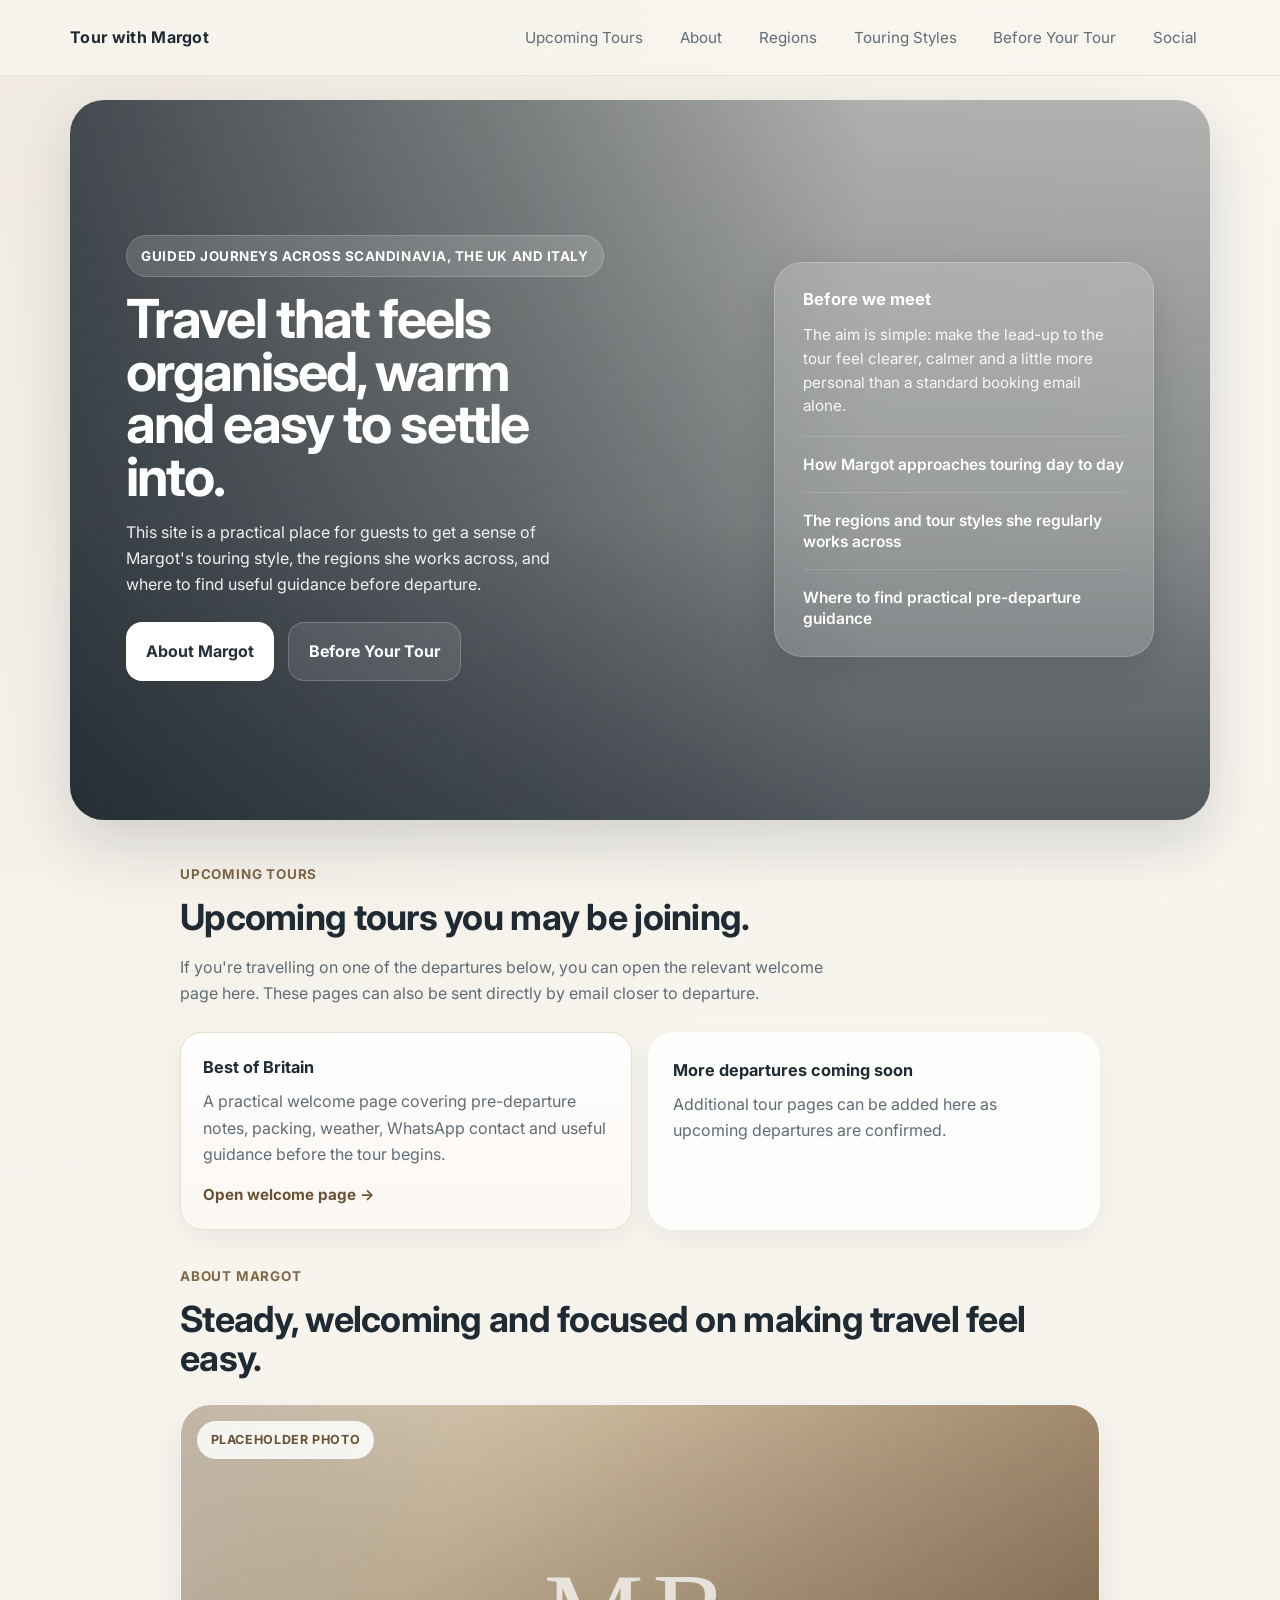
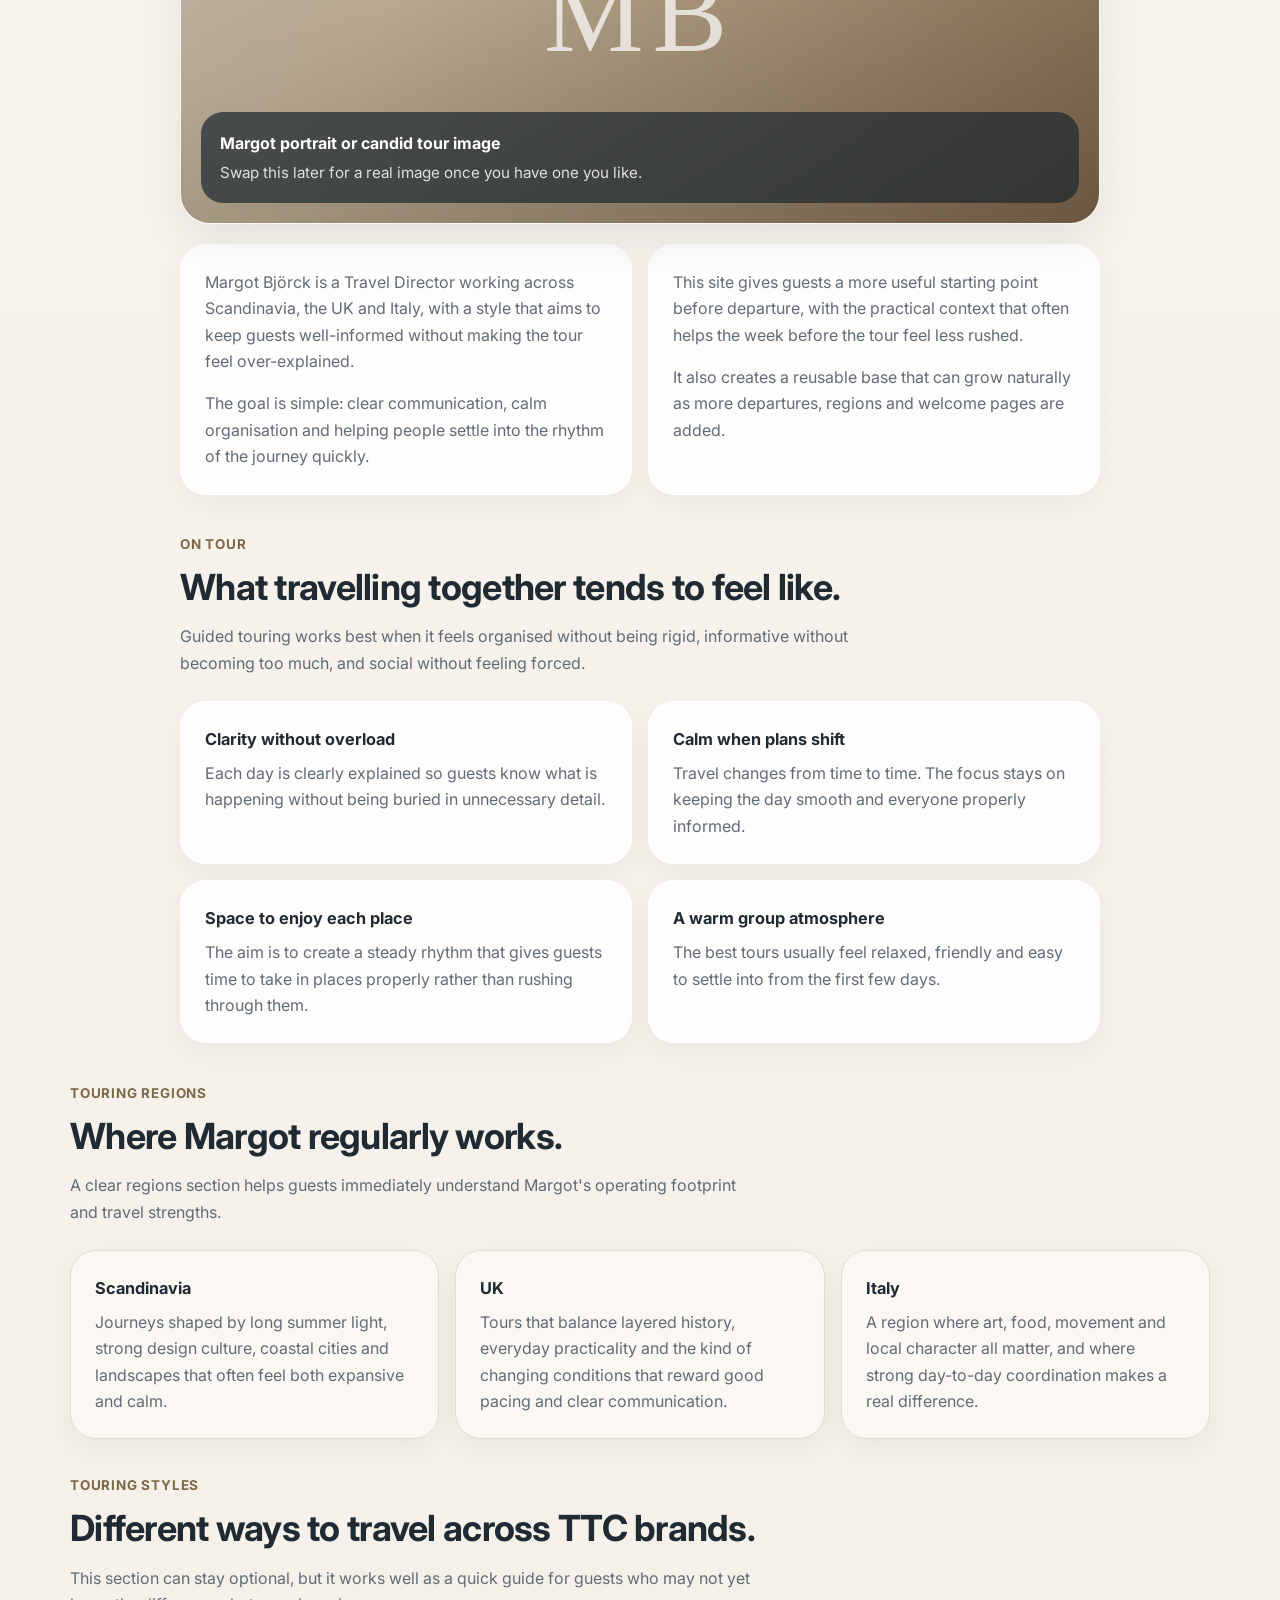
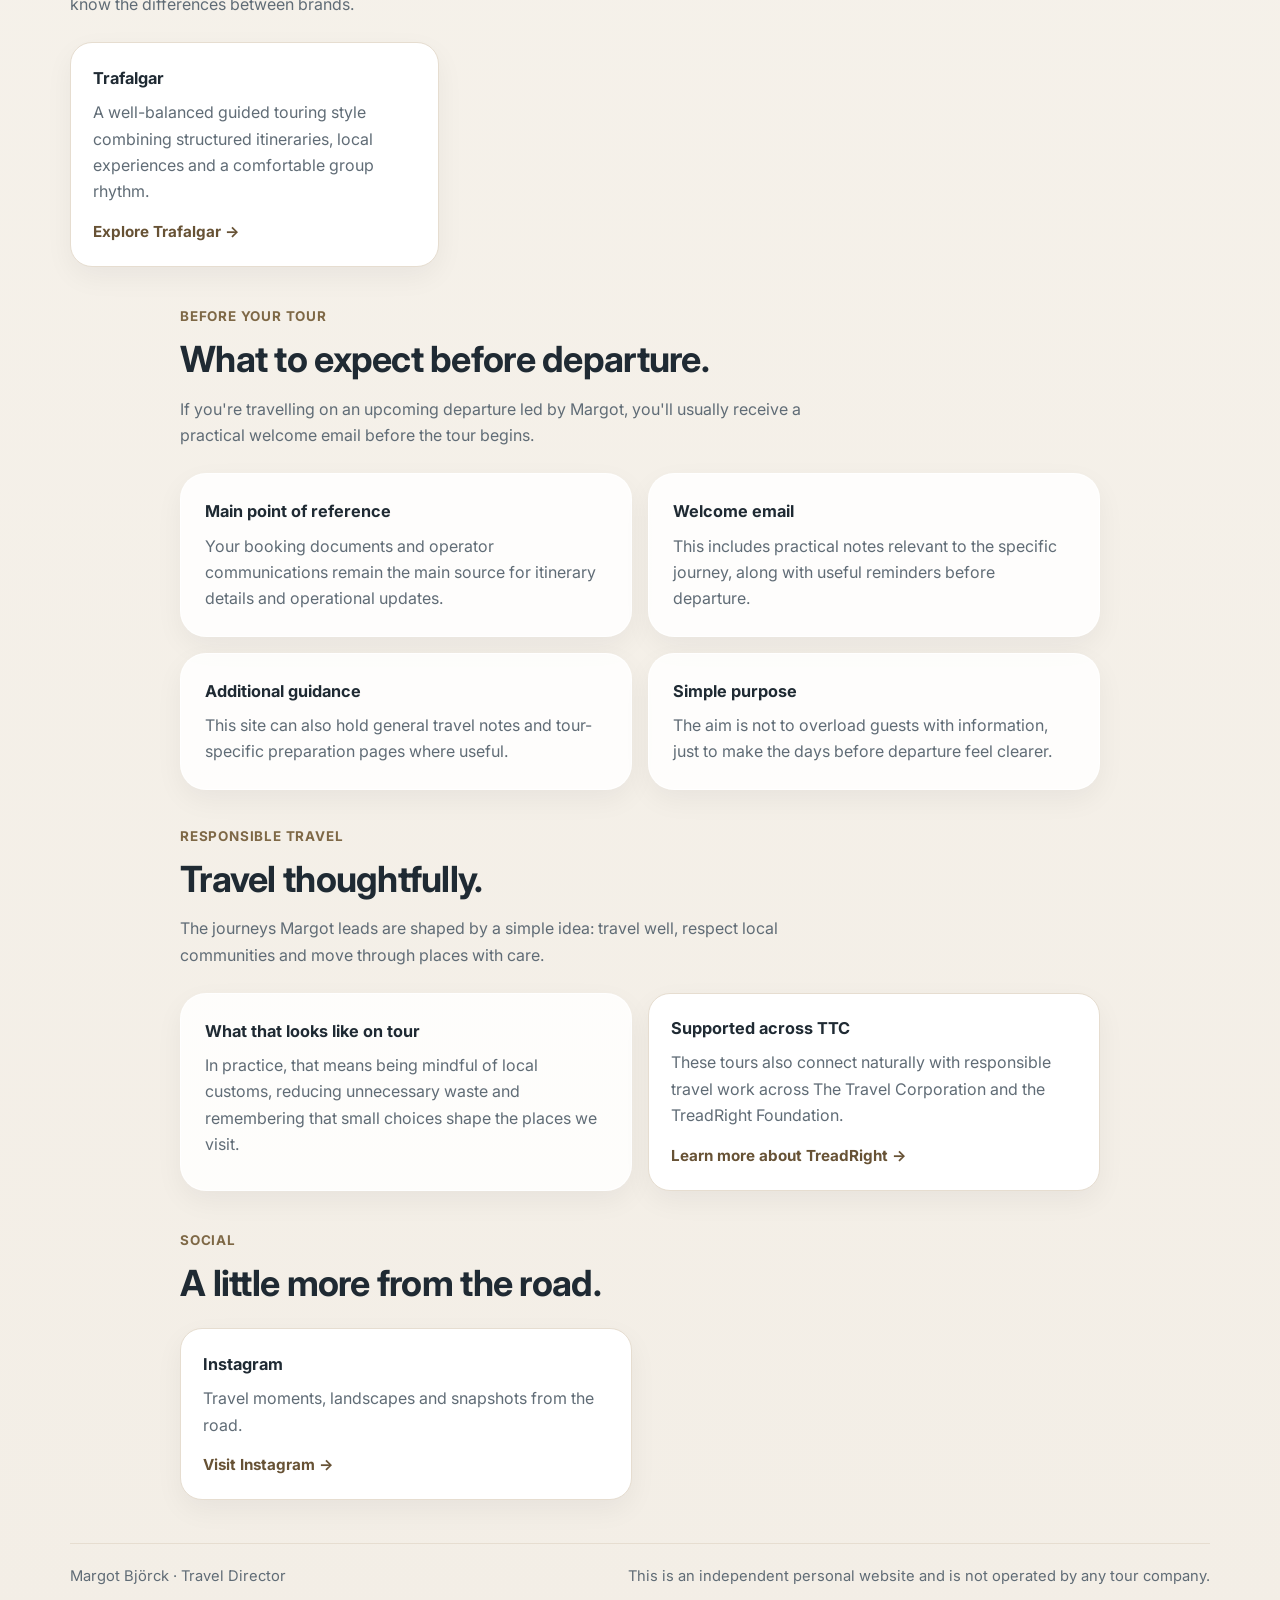
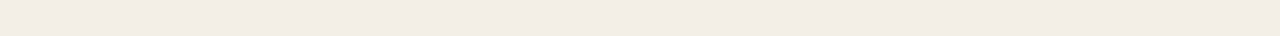
==== index.html @ acdd869d "Add homepage photo placeholder" ====
<!DOCTYPE html>
<html lang="en">
<head>
  <meta charset="UTF-8" />
  <meta name="viewport" content="width=device-width, initial-scale=1.0" />
  <title>Tour with Margot</title>
  <meta name="description" content="Margot Björck is a Travel Director leading guided journeys across Scandinavia, the UK and Italy." />
  <link rel="stylesheet" href="assets/style.css" />
  <link rel="preconnect" href="https://fonts.googleapis.com" />
  <link rel="preconnect" href="https://fonts.gstatic.com" crossorigin />
  <link href="https://fonts.googleapis.com/css2?family=Inter:wght@400;500;600;700;800&amp;display=swap" rel="stylesheet" />
  <link rel="icon" href="images/brand-mark.svg" sizes="32x32" type="image/svg+xml" />
  <link rel="icon" href="images/brand-mark.svg" sizes="192x192" type="image/svg+xml" />
  <link rel="apple-touch-icon" href="images/brand-mark.svg" />
</head>
<body>
  <header class="topbar">
    <div class="container topbar-inner">
      <div class="brand">Tour with Margot</div>
      <nav class="nav">
        <a href="#upcoming-tours">Upcoming Tours</a>
        <a href="#about">About</a>
        <a href="#regions">Regions</a>
        <a href="#styles">Touring Styles</a>
        <a href="#before-tour">Before Your Tour</a>
        <a href="#social">Social</a>
      </nav>
    </div>
  </header>

  <main>
    <section class="hero-wrap">
      <div class="container">
        <section class="hero hero-home" style="background: linear-gradient(90deg, rgba(16, 26, 34, 0.72) 0%, rgba(16, 26, 34, 0.42) 40%, rgba(16, 26, 34, 0.15) 70%), linear-gradient(180deg, rgba(16, 26, 34, 0.18), rgba(16, 26, 34, 0.55)), url(&#x27;https://images.unsplash.com/photo-1508261305436-cd9b2aba91a6?auto=format&amp;fit=crop&amp;w=1600&amp;q=80&#x27;) center 58% / cover no-repeat;">
          <div class="hero-inner">
            <div class="hero-copy">
              <div class="eyebrow">Guided journeys across Scandinavia, the UK and Italy</div>
              <h1>Travel that feels organised, warm and easy to settle into.</h1>
              <p class="hero-sub">This site is a practical place for guests to get a sense of Margot&#x27;s touring style, the regions she works across, and where to find useful guidance before departure.</p>

              <div class="cta-row">
                <a class="btn btn-primary" href="#about">About Margot</a><a class="btn btn-secondary" href="#before-tour">Before Your Tour</a>
              </div>
            </div>

            <aside class="hero-card">
              <h3>Before we meet</h3>
              <p>The aim is simple: make the lead-up to the tour feel clearer, calmer and a little more personal than a standard booking email alone.</p>
              <ul class="hero-list">
                <li>How Margot approaches touring day to day</li>
                <li>The regions and tour styles she regularly works across</li>
                <li>Where to find practical pre-departure guidance</li>
              </ul>
            </aside>
          </div>
        </section>
      </div>
    </section>

    <section class="section section-soft" id="upcoming-tours">
      <div class="container narrow">
        <div class="section-intro">
          <div class="kicker">Upcoming Tours</div>
          <h2>Upcoming tours you may be joining.</h2>
          <p>If you&#x27;re travelling on one of the departures below, you can open the relevant welcome page here. These pages can also be sent directly by email closer to departure.</p>
        </div>

        <div class="info-grid">
          <a class="info-card" href="welcome/best-of-britain.html"><h3>Best of Britain</h3><p>A practical welcome page covering pre-departure notes, packing, weather, WhatsApp contact and useful guidance before the tour begins.</p><span class="subtle-link">Open welcome page -&gt;</span></a>
          <div class="info-card"><h3>More departures coming soon</h3><p>Additional tour pages can be added here as upcoming departures are confirmed.</p></div>
        </div>
      </div>
    </section>

    <section class="section" id="about">
      <div class="container narrow">
        <div class="section-intro">
          <div class="kicker">About Margot</div>
          <h2>Steady, welcoming and focused on making travel feel easy.</h2>
        </div>

        <div class="guide-snapshot">
          <div class="guide-photo-placeholder">
            <div class="guide-photo-badge">Placeholder photo</div>
            <div class="guide-photo-meta">
              <strong>Margot portrait or candid tour image</strong>
              <span>Swap this later for a real image once you have one you like.</span>
            </div>
          </div>
        </div>

        <div class="about-grid">
          <div class="about-card"><p>Margot Björck is a Travel Director working across Scandinavia, the UK and Italy, with a style that aims to keep guests well-informed without making the tour feel over-explained.</p><p>The goal is simple: clear communication, calm organisation and helping people settle into the rhythm of the journey quickly.</p></div>
          <div class="about-card"><p>This site gives guests a more useful starting point before departure, with the practical context that often helps the week before the tour feel less rushed.</p><p>It also creates a reusable base that can grow naturally as more departures, regions and welcome pages are added.</p></div>
        </div>
      </div>
    </section>

    <section class="section section-soft" id="touring-feel">
      <div class="container narrow">
        <div class="section-intro">
          <div class="kicker">On Tour</div>
          <h2>What travelling together tends to feel like.</h2>
          <p>Guided touring works best when it feels organised without being rigid, informative without becoming too much, and social without feeling forced.</p>
        </div>

        <div class="info-grid">
          <div class="info-card"><h3>Clarity without overload</h3><p>Each day is clearly explained so guests know what is happening without being buried in unnecessary detail.</p></div>
          <div class="info-card"><h3>Calm when plans shift</h3><p>Travel changes from time to time. The focus stays on keeping the day smooth and everyone properly informed.</p></div>
          <div class="info-card"><h3>Space to enjoy each place</h3><p>The aim is to create a steady rhythm that gives guests time to take in places properly rather than rushing through them.</p></div>
          <div class="info-card"><h3>A warm group atmosphere</h3><p>The best tours usually feel relaxed, friendly and easy to settle into from the first few days.</p></div>
        </div>
      </div>
    </section>

    <section class="section section-soft" id="regions">
      <div class="container">
        <div class="section-intro">
          <div class="kicker">Touring Regions</div>
          <h2>Where Margot regularly works.</h2>
          <p>A clear regions section helps guests immediately understand Margot&#x27;s operating footprint and travel strengths.</p>
        </div>

        <div class="regions-grid">
          <div class="region-card"><h3>Scandinavia</h3><p>Journeys shaped by long summer light, strong design culture, coastal cities and landscapes that often feel both expansive and calm.</p></div>
          <div class="region-card"><h3>UK</h3><p>Tours that balance layered history, everyday practicality and the kind of changing conditions that reward good pacing and clear communication.</p></div>
          <div class="region-card"><h3>Italy</h3><p>A region where art, food, movement and local character all matter, and where strong day-to-day coordination makes a real difference.</p></div>
        </div>
      </div>
    </section>

    <section class="section" id="styles">
      <div class="container">
        <div class="section-intro">
          <div class="kicker">Touring Styles</div>
          <h2>Different ways to travel across TTC brands.</h2>
          <p>This section can stay optional, but it works well as a quick guide for guests who may not yet know the differences between brands.</p>
        </div>

        <div class="operators-grid">
          <a class="operator-card" href="https://www.trafalgar.com/" target="_blank" rel="noopener noreferrer"><h3>Trafalgar</h3><p>A well-balanced guided touring style combining structured itineraries, local experiences and a comfortable group rhythm.</p><span class="subtle-link">Explore Trafalgar -&gt;</span></a>
        </div>
      </div>
    </section>

    <section class="section section-soft" id="before-tour">
      <div class="container narrow">
        <div class="section-intro">
          <div class="kicker">Before Your Tour</div>
          <h2>What to expect before departure.</h2>
          <p>If you&#x27;re travelling on an upcoming departure led by Margot, you&#x27;ll usually receive a practical welcome email before the tour begins.</p>
        </div>

        <div class="info-grid">
          <div class="info-card"><h3>Main point of reference</h3><p>Your booking documents and operator communications remain the main source for itinerary details and operational updates.</p></div>
          <div class="info-card"><h3>Welcome email</h3><p>This includes practical notes relevant to the specific journey, along with useful reminders before departure.</p></div>
          <div class="info-card"><h3>Additional guidance</h3><p>This site can also hold general travel notes and tour-specific preparation pages where useful.</p></div>
          <div class="info-card"><h3>Simple purpose</h3><p>The aim is not to overload guests with information, just to make the days before departure feel clearer.</p></div>
        </div>
      </div>
    </section>

    <section class="section" id="responsible-travel">
      <div class="container narrow">
        <div class="section-intro">
          <div class="kicker">Responsible Travel</div>
          <h2>Travel thoughtfully.</h2>
          <p>The journeys Margot leads are shaped by a simple idea: travel well, respect local communities and move through places with care.</p>
        </div>

        <div class="info-grid">
          <div class="info-card"><h3>What that looks like on tour</h3><p>In practice, that means being mindful of local customs, reducing unnecessary waste and remembering that small choices shape the places we visit.</p></div>
          <a class="info-card treadright-link" href="https://www.treadright.org/" target="_blank" rel="noopener noreferrer"><h3>Supported across TTC</h3><p>These tours also connect naturally with responsible travel work across The Travel Corporation and the TreadRight Foundation.</p><span class="subtle-link">Learn more about TreadRight -&gt;</span></a>
        </div>
      </div>
    </section>

    <section class="section section-soft" id="social">
      <div class="container narrow">
        <div class="section-intro">
          <div class="kicker">Social</div>
          <h2>A little more from the road.</h2>
        </div>

        <div class="social-grid">
          <a class="social-card" href="https://instagram.com/margot_traveldirector_ttc" target="_blank" rel="noopener noreferrer"><h3>Instagram</h3><p>Travel moments, landscapes and snapshots from the road.</p><span class="subtle-link">Visit Instagram -&gt;</span></a>
        </div>
      </div>
    </section>
  </main>

  <footer class="footer">
    <div class="container footer-inner">
      <div>Margot Björck · Travel Director</div>
      <div>This is an independent personal website and is not operated by any tour company.</div>
    </div>
  </footer>
</body>
</html>
---- assets/style.css ----
:root {
  --bg: #f6f2eb;
  --paper: #ffffff;
  --paper-soft: #fbf8f3;
  --text: #1f2a33;
  --muted: #606c76;
  --line: #e6ddd0;
  --accent: #7e6846;
  --accent-dark: #675235;
  --deep: #24313a;
  --shadow: 0 16px 40px rgba(20, 28, 35, 0.08);
  --shadow-soft: 0 10px 28px rgba(20, 28, 35, 0.05);
  --radius: 22px;
  --max: 1140px;
}

* {
  box-sizing: border-box;
}

html {
  scroll-behavior: smooth;
}

body {
  margin: 0;
  font-family: "Inter", system-ui, -apple-system, BlinkMacSystemFont, "Segoe UI", sans-serif;
  color: var(--text);
  background:
    radial-gradient(circle at top left, rgba(126, 104, 70, 0.08), transparent 24%),
    linear-gradient(180deg, #f8f5ef 0%, #f6f2eb 52%, #f3eee6 100%);
  line-height: 1.65;
}

img {
  max-width: 100%;
  display: block;
}

a {
  color: inherit;
  text-decoration: none;
}

.container {
  width: min(var(--max), calc(100% - 3rem));
  margin: 0 auto;
}

.narrow {
  width: min(920px, calc(100% - 2rem));
}

.topbar {
  position: sticky;
  top: 0;
  z-index: 50;
  backdrop-filter: blur(12px);
  background: rgba(248, 245, 239, 0.84);
  border-bottom: 1px solid rgba(230, 221, 208, 0.8);
}

.topbar-inner {
  display: flex;
  justify-content: space-between;
  align-items: center;
  gap: 1rem;
  padding: 1rem 0;
}

.brand {
  font-weight: 700;
  letter-spacing: 0.02em;
  font-size: 1rem;
}

.nav {
  display: flex;
  flex-wrap: wrap;
  gap: 0.7rem;
  color: var(--muted);
  font-size: 0.95rem;
}

.nav a {
  padding: 0.55rem 0.8rem;
  border-radius: 999px;
  transition: background 0.2s ease;
}

.nav a:hover {
  background: rgba(255, 255, 255, 0.9);
}

.hero-wrap {
  padding: 1.5rem 0 1rem;
}

.hero {
  position: relative;
  overflow: hidden;
  border-radius: 34px;
  min-height: 720px;
  box-shadow: 0 24px 60px rgba(16, 26, 34, 0.15);
}

.hero::after {
  content: "";
  position: absolute;
  inset: auto 0 0 0;
  height: 42%;
  background: linear-gradient(180deg, rgba(16, 26, 34, 0), rgba(16, 26, 34, 0.26));
}

.hero-inner {
  position: relative;
  z-index: 1;
  min-height: 720px;
  display: grid;
  grid-template-columns: minmax(0, 1fr) 360px;
  align-items: center;
  gap: 3rem;
  padding: 4rem 3.5rem;
}

.hero-copy {
  max-width: 640px;
  align-self: center;
  padding-bottom: 0.2rem;
}

.eyebrow {
  display: inline-flex;
  align-items: center;
  gap: 0.5rem;
  padding: 0.55rem 0.9rem;
  border-radius: 999px;
  background: rgba(255, 255, 255, 0.14);
  border: 1px solid rgba(255, 255, 255, 0.18);
  color: #fff;
  font-size: 0.84rem;
  font-weight: 700;
  letter-spacing: 0.04em;
  text-transform: uppercase;
  margin-bottom: 1rem;
}

h1 {
  margin: 0;
  color: #fff;
  font-size: clamp(2.2rem, 4.2vw, 4rem);
  line-height: 0.98;
  letter-spacing: -0.035em;
  max-width: 12ch;
}

.hero-sub {
  color: rgba(255, 255, 255, 0.92);
  font-size: 1rem;
  line-height: 1.62;
  max-width: 46ch;
  margin: 1rem 0 1.55rem;
}

.cta-row {
  display: flex;
  gap: 0.9rem;
  flex-wrap: wrap;
}

.btn {
  display: inline-flex;
  align-items: center;
  justify-content: center;
  padding: 0.95rem 1.25rem;
  border-radius: 16px;
  font-weight: 700;
  transition: transform 0.18s ease, box-shadow 0.18s ease, background 0.18s ease;
}

.btn:hover {
  transform: translateY(-1px);
  box-shadow: 0 10px 22px rgba(0, 0, 0, 0.12);
}

.btn-primary {
  background: #fff;
  color: var(--deep);
}

.btn-secondary {
  background: rgba(255, 255, 255, 0.1);
  border: 1px solid rgba(255, 255, 255, 0.2);
  color: #fff;
}

.hero-card {
  justify-self: end;
  align-self: center;
  width: 380px;
  background: rgba(255, 255, 255, 0.16);
  border: 1px solid rgba(255, 255, 255, 0.2);
  border-radius: 28px;
  backdrop-filter: blur(12px);
  color: #fff;
  padding: 1.7rem 1.75rem;
  box-shadow: 0 14px 40px rgba(0, 0, 0, 0.14);
}

.hero-card h3 {
  margin: 0 0 0.8rem;
  font-size: 1.04rem;
  line-height: 1.2;
}

.hero-card p {
  margin: 0 0 1.15rem;
  color: rgba(255, 255, 255, 0.92);
  font-size: 0.95rem;
  line-height: 1.56;
}

.hero-list {
  list-style: none;
  margin: 0;
  padding: 0;
}

.hero-list li {
  list-style: none;
  padding: 1.05rem 0;
  border-top: 1px solid rgba(255, 255, 255, 0.14);
  font-weight: 600;
  font-size: 0.97rem;
  line-height: 1.36;
}

.hero-list li:last-child {
  padding-bottom: 0;
}

.section {
  padding: 1.35rem 0 0.65rem;
}

.section-soft {
  padding-top: 1.55rem;
}

.section-intro {
  margin-bottom: 1.55rem;
}

.section h2 {
  margin: 0 0 0.6rem;
  font-size: clamp(1.6rem, 3vw, 2.25rem);
  line-height: 1.1;
  letter-spacing: -0.02em;
}

.section-intro p {
  color: var(--muted);
  max-width: 68ch;
}

.kicker {
  display: inline-block;
  color: var(--accent);
  font-size: 0.84rem;
  font-weight: 700;
  letter-spacing: 0.06em;
  text-transform: uppercase;
  margin-bottom: 0.8rem;
}

.about-grid,
.info-grid,
.social-grid,
.regions-grid,
.operators-grid {
  display: grid;
  gap: 1rem;
}

.guide-snapshot {
  margin-bottom: 1.25rem;
}

.guide-photo-placeholder {
  position: relative;
  min-height: 420px;
  border-radius: 30px;
  overflow: hidden;
  border: 1px solid rgba(255, 255, 255, 0.92);
  box-shadow: var(--shadow);
  background:
    linear-gradient(180deg, rgba(16, 26, 34, 0.08), rgba(16, 26, 34, 0.26)),
    radial-gradient(circle at top left, rgba(126, 104, 70, 0.22), transparent 28%),
    linear-gradient(135deg, #e8ded0 0%, #d8c3a2 32%, #8a6b4b 100%);
}

.guide-photo-placeholder::before {
  content: "MB";
  position: absolute;
  inset: 0;
  display: grid;
  place-items: center;
  font-family: Georgia, serif;
  font-size: clamp(4rem, 12vw, 7rem);
  letter-spacing: 0.08em;
  color: rgba(255, 255, 255, 0.72);
}

.guide-photo-badge {
  position: absolute;
  top: 1rem;
  left: 1rem;
  z-index: 1;
  padding: 0.55rem 0.85rem;
  border-radius: 999px;
  background: rgba(255, 255, 255, 0.86);
  color: var(--accent-dark);
  font-size: 0.78rem;
  font-weight: 700;
  letter-spacing: 0.05em;
  text-transform: uppercase;
}

.guide-photo-meta {
  position: absolute;
  left: 1.25rem;
  right: 1.25rem;
  bottom: 1.25rem;
  z-index: 1;
  padding: 1.1rem 1.2rem;
  border-radius: 22px;
  background: rgba(31, 42, 51, 0.72);
  backdrop-filter: blur(10px);
  color: #fff;
}

.guide-photo-meta strong,
.guide-photo-meta span {
  display: block;
}

.guide-photo-meta strong {
  margin-bottom: 0.25rem;
  font-size: 1rem;
}

.guide-photo-meta span {
  color: rgba(255, 255, 255, 0.84);
  font-size: 0.95rem;
}


.about-grid,
.info-grid,
.social-grid {
  grid-template-columns: 1fr 1fr;
}

.about-card,
.info-card,
.social-card,
.region-card {
  background: rgba(255, 255, 255, 0.84);
  border: 1px solid rgba(255, 255, 255, 0.92);
  border-radius: 26px;
  box-shadow: var(--shadow-soft);
  padding: 1.5rem;
}

.about-card p + p,
.info-card p + p {
  margin-top: 1rem;
}

.about-card p,
.info-card p,
.region-card p,
.social-card p,
.operator-card p {
  margin: 0;
  color: var(--muted);
}

.about-card h3,
.info-card h3,
.region-card h3,
.social-card h3,
.operator-card h3 {
  margin: 0 0 0.45rem;
  font-size: 1.02rem;
}

.regions-grid {
  grid-template-columns: repeat(3, 1fr);
}

.region-card {
  background: var(--paper-soft);
  border: 1px solid var(--line);
}

.operators-grid {
  grid-template-columns: repeat(3, 1fr);
}

.operator-card,
.social-card,
.info-card[href],
.info-card.treadright-link {
  display: block;
  background: var(--paper);
  border: 1px solid var(--line);
  border-radius: var(--radius);
  padding: 1.35rem;
  box-shadow: var(--shadow-soft);
  transition: transform 0.22s ease, box-shadow 0.22s ease, border-color 0.22s ease, background 0.22s ease;
}

.operator-card:hover,
.social-card:hover,
.info-card[href]:hover,
.info-card.treadright-link:hover {
  transform: translateY(-4px);
  box-shadow: 0 18px 40px rgba(20, 28, 35, 0.08);
  border-color: #d7cec1;
}

.subtle-link {
  display: inline-block;
  margin-top: 0.9rem;
  color: var(--accent-dark);
  font-weight: 700;
  font-size: 0.95rem;
}

#upcoming-tours .info-grid {
  align-items: stretch;
}

#upcoming-tours .info-card {
  min-height: 100%;
}

#upcoming-tours .info-card[href] {
  position: relative;
  background: linear-gradient(180deg, rgba(255, 255, 255, 0.92), rgba(251, 248, 243, 0.96));
}

#upcoming-tours .info-card[href]:hover {
  background: linear-gradient(180deg, rgba(255, 255, 255, 0.98), rgba(248, 244, 237, 0.98));
}

#upcoming-tours .info-card:not([href]) {
  background: rgba(255, 255, 255, 0.78);
  border-style: dashed;
}

.footer {
  padding: 2rem 0 3rem;
  color: var(--muted);
  font-size: 0.92rem;
}

.footer-inner {
  border-top: 1px solid var(--line);
  padding-top: 1.25rem;
  display: flex;
  justify-content: space-between;
  gap: 1rem;
  flex-wrap: wrap;
}

@media (max-width: 980px) {
  .hero-inner,
  .about-grid,
  .regions-grid,
  .operators-grid,
  .info-grid,
  .social-grid {
    grid-template-columns: 1fr;
  }

  .hero-inner {
    min-height: auto;
    padding: 2rem;
    gap: 1.5rem;
  }

  .hero {
    min-height: auto;
  }

  .hero-card {
    justify-self: start;
    align-self: start;
    width: 100%;
    max-width: 420px;
  }
}

@media (max-width: 720px) {
  .topbar-inner {
    flex-direction: column;
    align-items: flex-start;
  }

  .hero-wrap {
    padding-top: 1rem;
  }

  h1 {
    max-width: 7.8ch;
  }

  .hero-card {
    width: 100%;
  }

  .hero-sub {
    max-width: 34ch;
  }
}
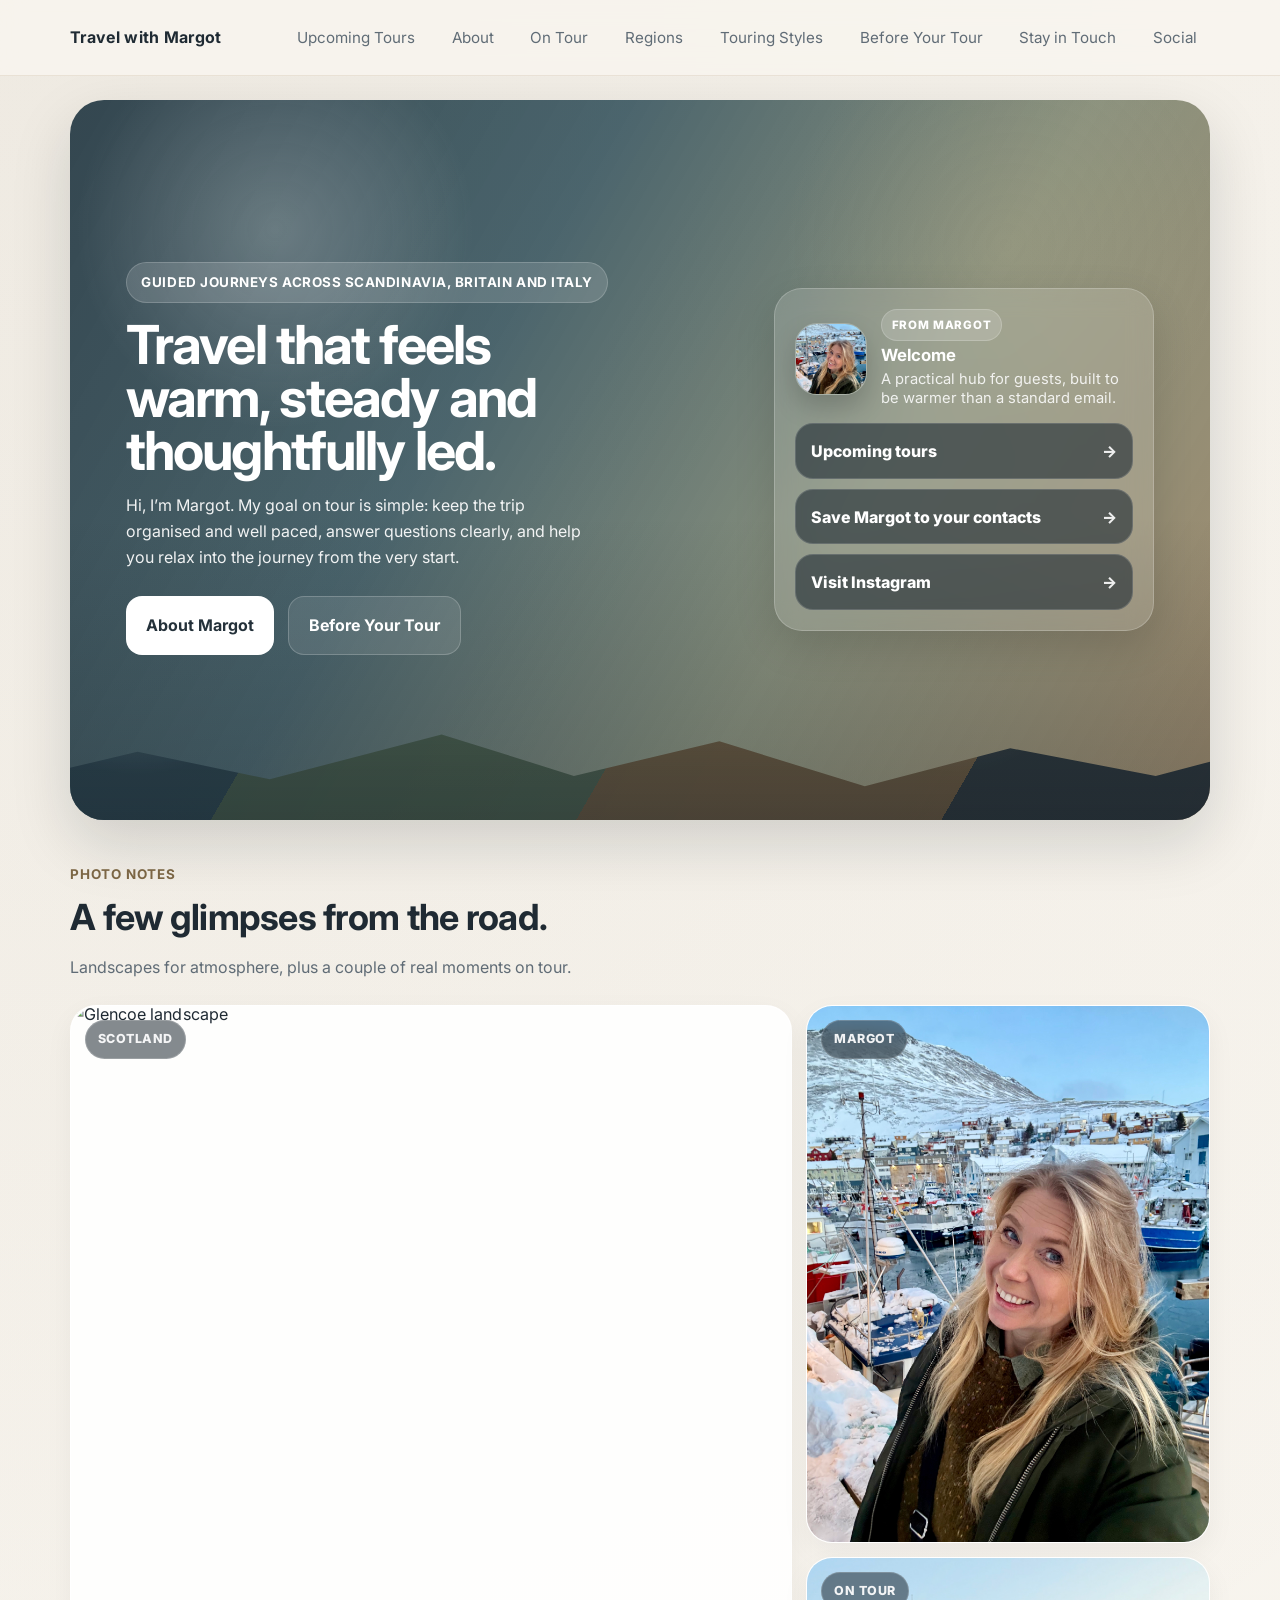
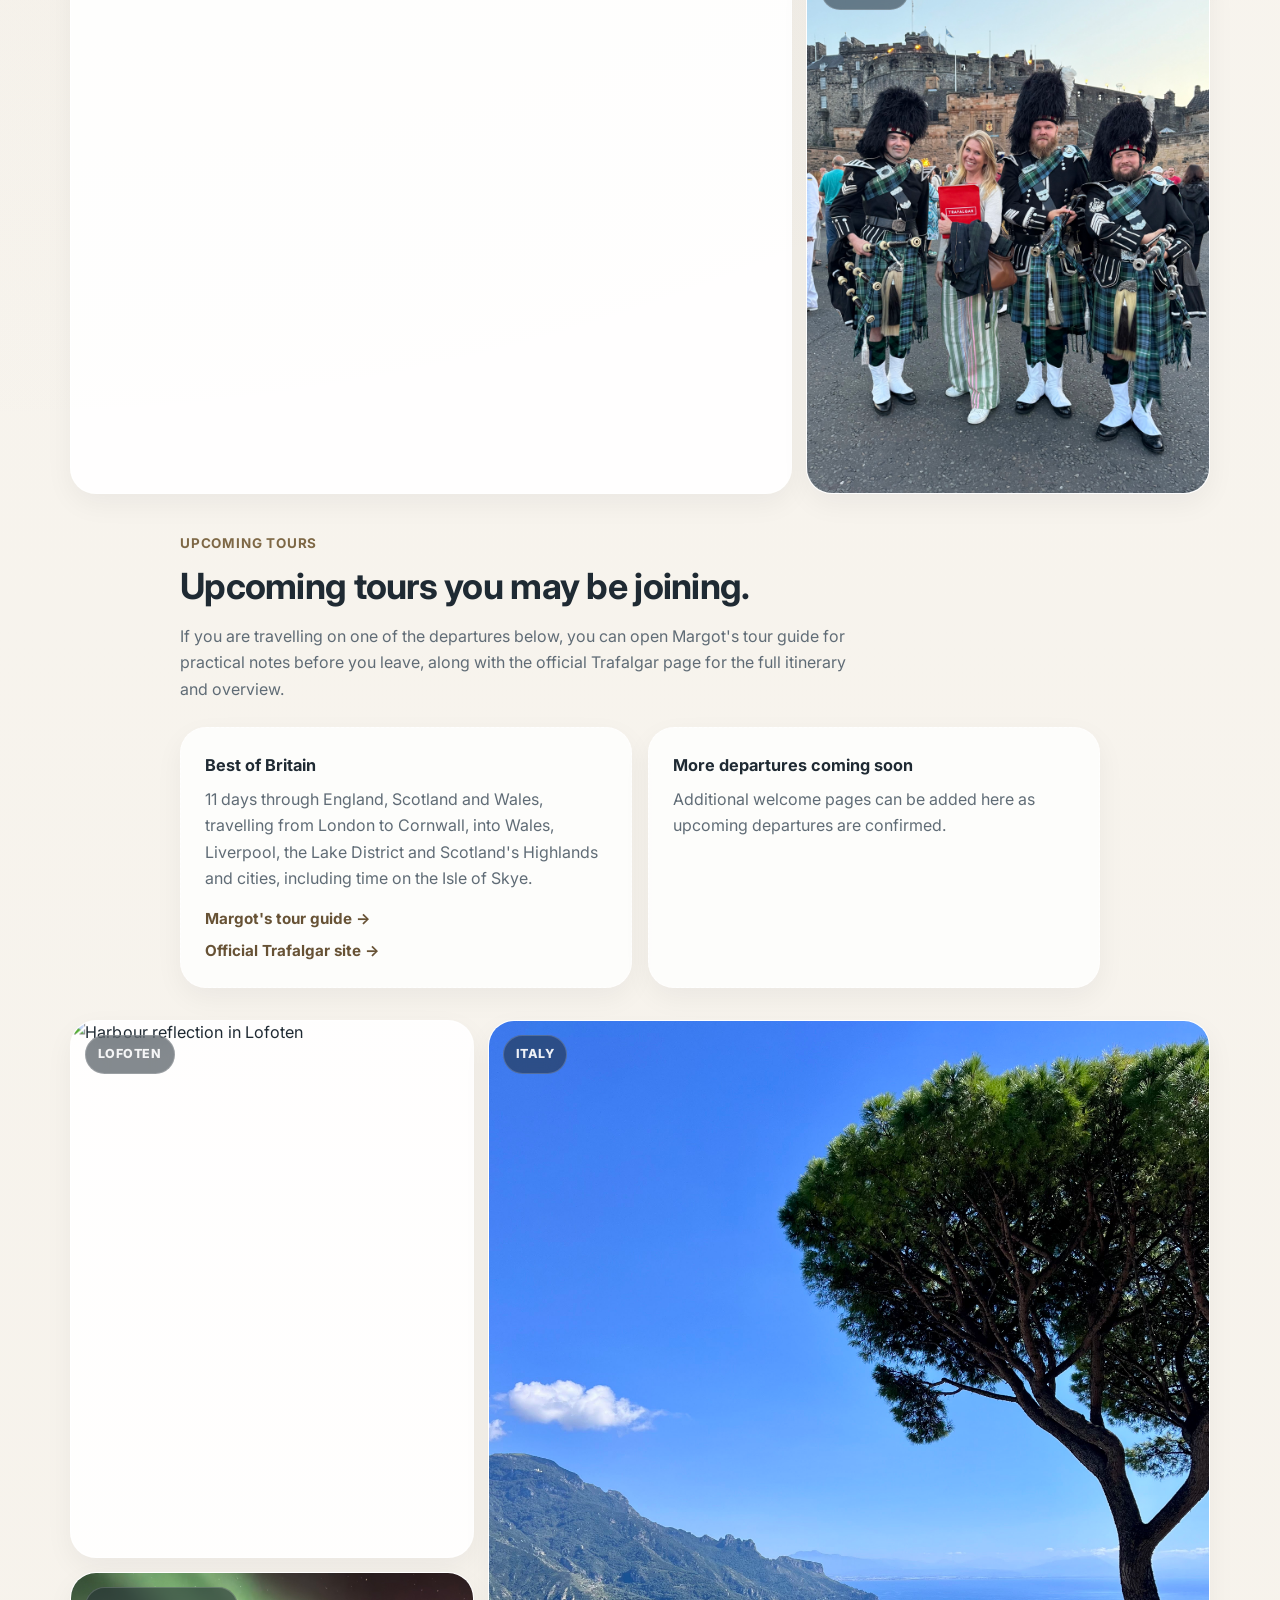
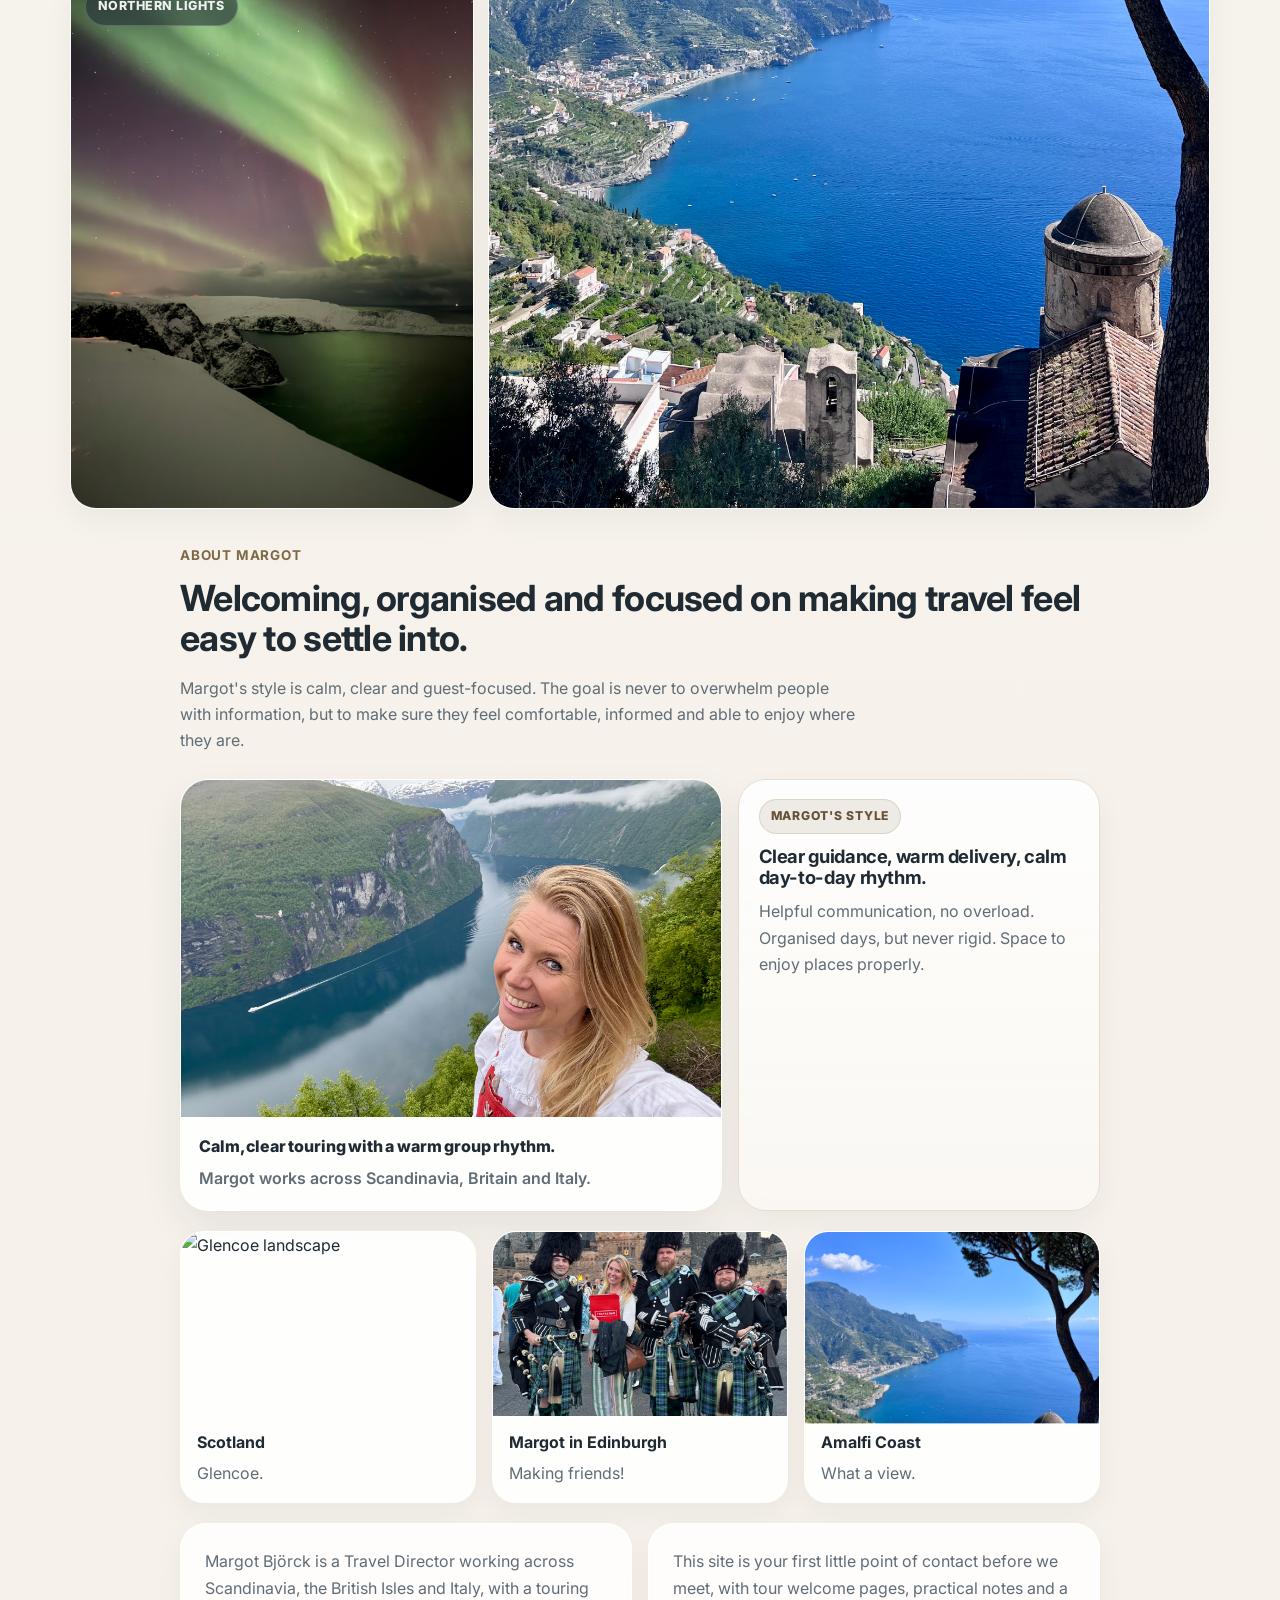
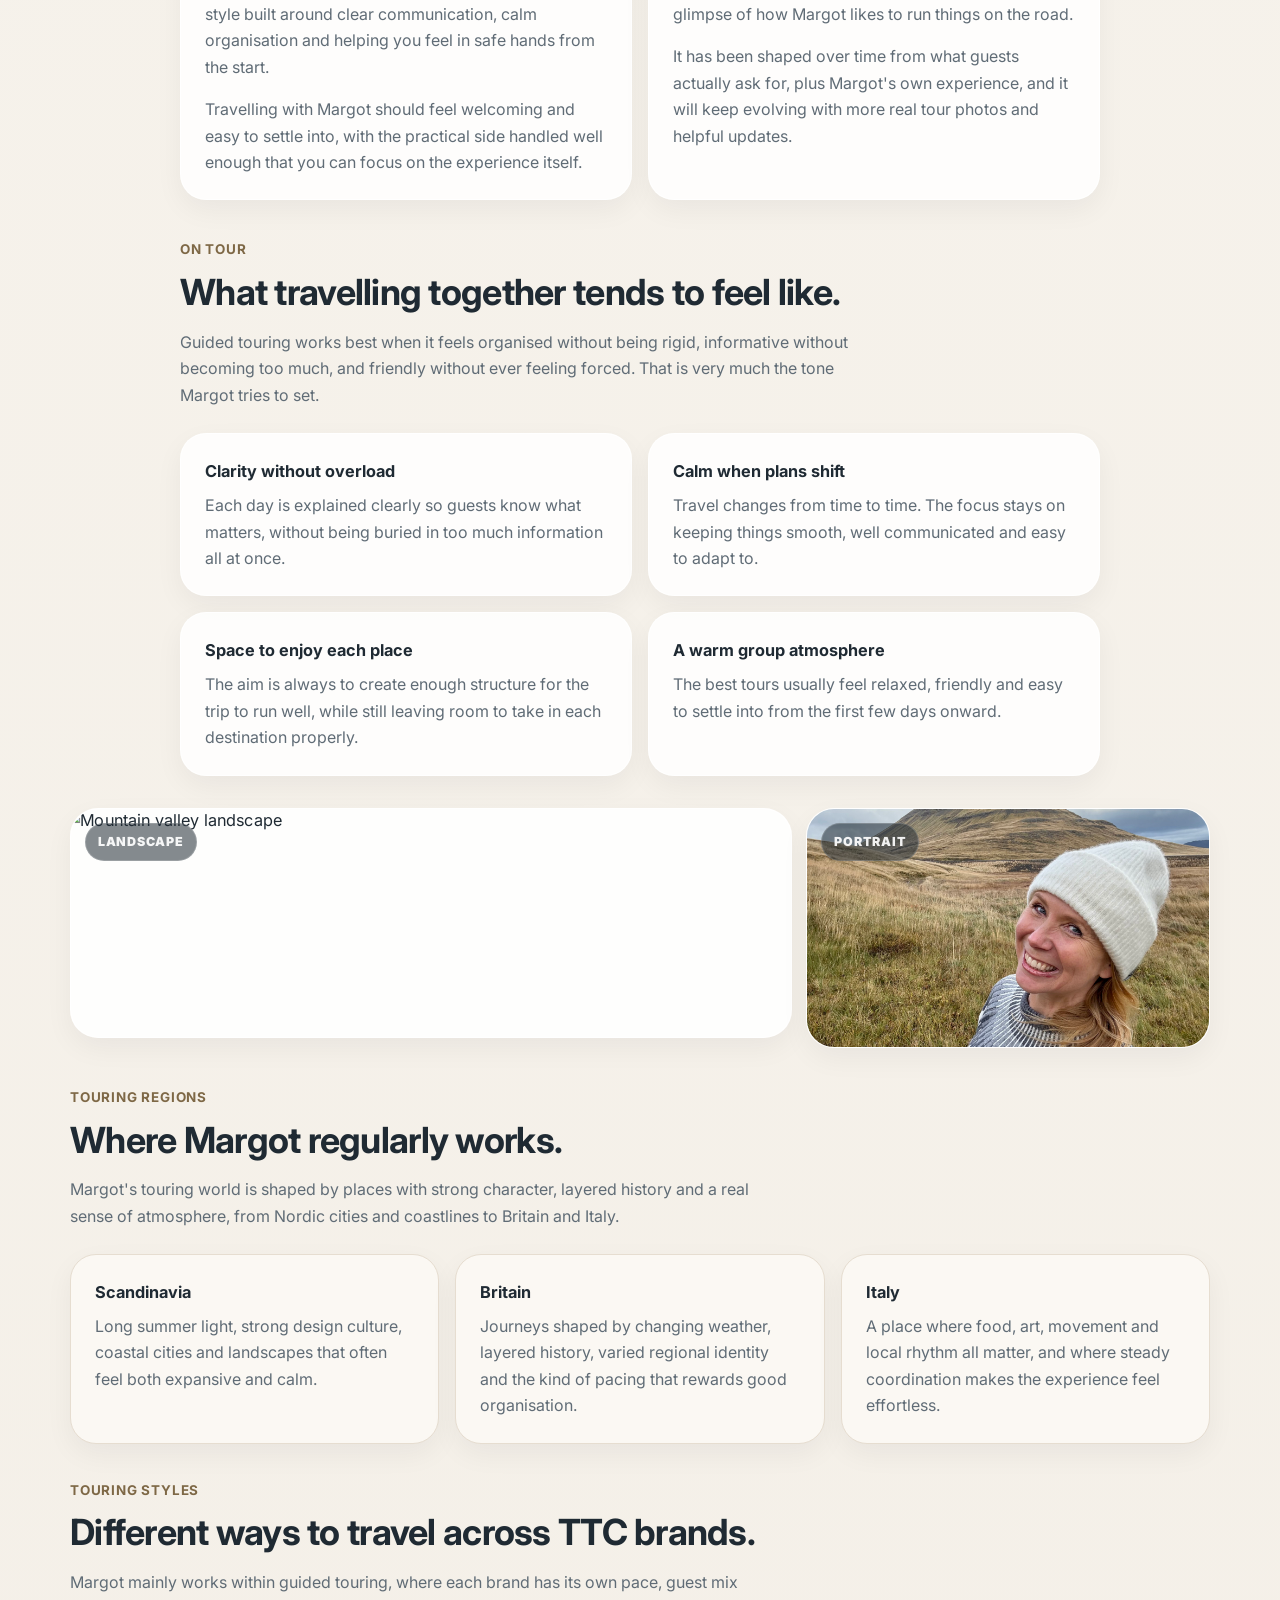
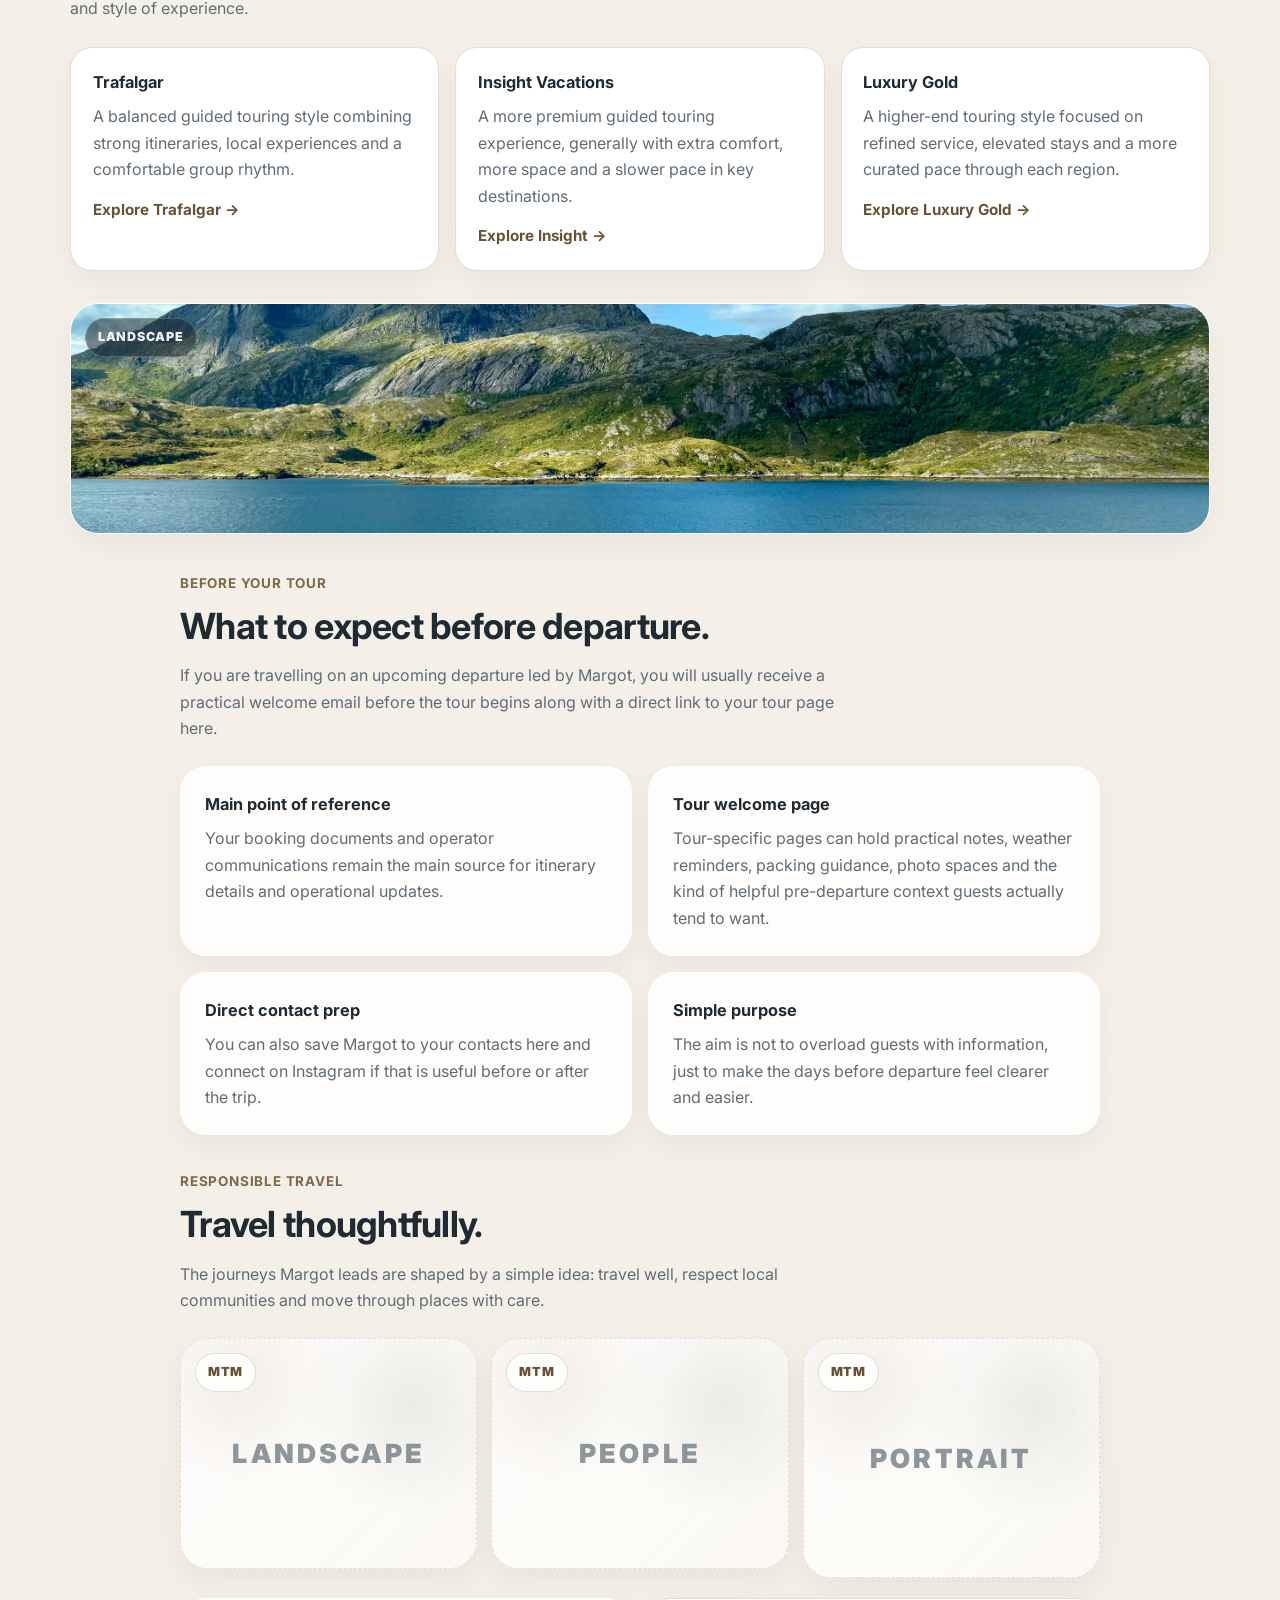
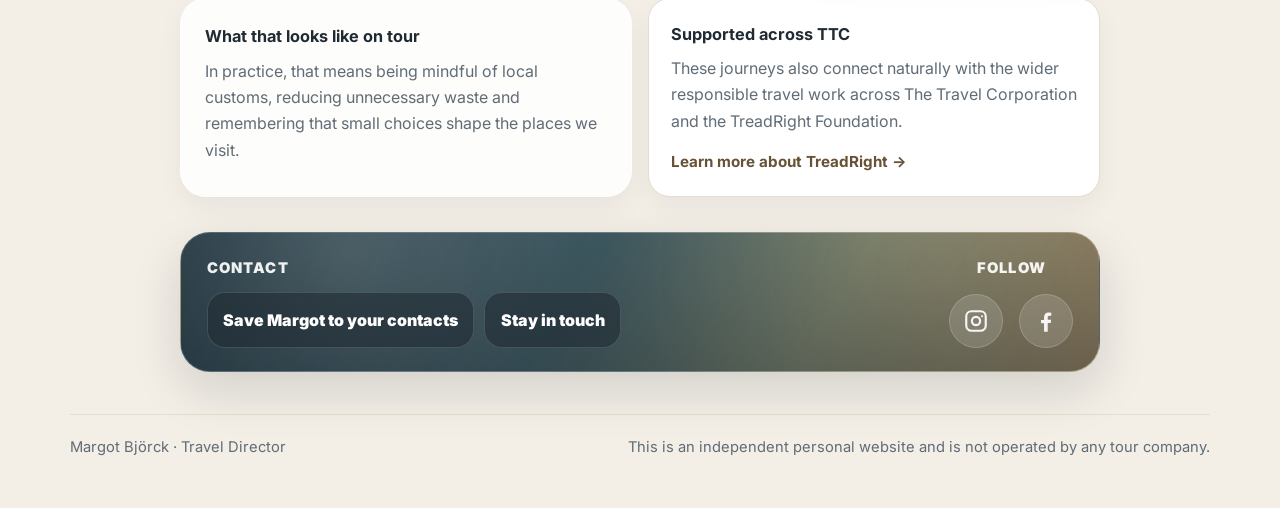
==== commit 21aa9f57: "Update homepage layout, photos, and Travel with Margot branding" ====
--- a/index.html
+++ b/index.html
@@ -3,8 +3,11 @@
 <head>
   <meta charset="UTF-8" />
   <meta name="viewport" content="width=device-width, initial-scale=1.0" />
-  <title>Tour with Margot</title>
-  <meta name="description" content="Margot Björck is a Travel Director leading guided journeys across Scandinavia, the UK and Italy." />
+  <title>Travel with Margot</title>
+  <meta
+    name="description"
+    content="Margot Björck is a Travel Director leading guided journeys across Scandinavia, Britain and Italy with a calm, clear and welcoming touring style."
+  />
   <link rel="stylesheet" href="assets/style.css" />
   <link rel="preconnect" href="https://fonts.googleapis.com" />
   <link rel="preconnect" href="https://fonts.gstatic.com" crossorigin />
@@ -16,13 +19,16 @@
 <body>
   <header class="topbar">
     <div class="container topbar-inner">
-      <div class="brand">Tour with Margot</div>
+      <a class="brand" href="index.html">Travel with Margot</a>
+
       <nav class="nav">
         <a href="#upcoming-tours">Upcoming Tours</a>
         <a href="#about">About</a>
+        <a href="#touring-feel">On Tour</a>
         <a href="#regions">Regions</a>
         <a href="#styles">Touring Styles</a>
         <a href="#before-tour">Before Your Tour</a>
+        <a href="join.html">Stay in Touch</a>
         <a href="#social">Social</a>
       </nav>
     </div>
@@ -31,29 +37,67 @@
   <main>
     <section class="hero-wrap">
       <div class="container">
-        <section class="hero hero-home" style="background: linear-gradient(90deg, rgba(16, 26, 34, 0.72) 0%, rgba(16, 26, 34, 0.42) 40%, rgba(16, 26, 34, 0.15) 70%), linear-gradient(180deg, rgba(16, 26, 34, 0.18), rgba(16, 26, 34, 0.55)), url(&#x27;https://images.unsplash.com/photo-1508261305436-cd9b2aba91a6?auto=format&amp;fit=crop&amp;w=1600&amp;q=80&#x27;) center 58% / cover no-repeat;">
+        <section class="hero hero-home">
           <div class="hero-inner">
             <div class="hero-copy">
-              <div class="eyebrow">Guided journeys across Scandinavia, the UK and Italy</div>
-              <h1>Travel that feels organised, warm and easy to settle into.</h1>
-              <p class="hero-sub">This site is a practical place for guests to get a sense of Margot&#x27;s touring style, the regions she works across, and where to find useful guidance before departure.</p>
+              <div class="eyebrow">Guided journeys across Scandinavia, Britain and Italy</div>
+              <h1>Travel that feels warm, steady and thoughtfully led.</h1>
+              <p class="hero-sub">
+                Hi, I’m Margot. My goal on tour is simple: keep the trip organised and well paced, answer questions clearly, and help you relax into the journey from the very start.
+              </p>
 
               <div class="cta-row">
-                <a class="btn btn-primary" href="#about">About Margot</a><a class="btn btn-secondary" href="#before-tour">Before Your Tour</a>
+                <a class="btn btn-primary" href="#about">About Margot</a>
+                <a class="btn btn-secondary" href="#before-tour">Before Your Tour</a>
               </div>
             </div>
 
-            <aside class="hero-card">
-              <h3>Before we meet</h3>
-              <p>The aim is simple: make the lead-up to the tour feel clearer, calmer and a little more personal than a standard booking email alone.</p>
-              <ul class="hero-list">
-                <li>How Margot approaches touring day to day</li>
-                <li>The regions and tour styles she regularly works across</li>
-                <li>Where to find practical pre-departure guidance</li>
-              </ul>
+            <aside class="hero-aside" aria-label="From Margot">
+              <div class="hero-aside-head">
+                <img class="hero-portrait" src="images/margot-harbour-portrait.jpeg" alt="Margot portrait" loading="lazy" />
+                <div class="hero-aside-meta">
+                  <span class="hero-aside-kicker">From Margot</span>
+                  <strong>Welcome</strong>
+                  <span class="hero-aside-sub">A practical hub for guests, built to be warmer than a standard email.</span>
+                </div>
+              </div>
+
+              <div class="hero-aside-actions">
+                <a class="hero-chip" href="#upcoming-tours">Upcoming tours</a>
+                <a class="hero-chip" href="margot-bjorck.vcf">Save Margot to your contacts</a>
+                <a class="hero-chip" href="https://instagram.com/margot_traveldirector_ttc" target="_blank" rel="noopener noreferrer">Visit Instagram</a>
+              </div>
             </aside>
           </div>
         </section>
+      </div>
+    </section>
+
+    <section class="section section-soft" id="photo-grid">
+      <div class="container">
+        <div class="section-intro">
+          <div class="kicker">Photo Notes</div>
+          <h2>A few glimpses from the road.</h2>
+          <p>Landscapes for atmosphere, plus a couple of real moments on tour.</p>
+        </div>
+
+        <div class="photo-spread" aria-label="Photo highlights">
+          <figure class="photo-spread-main">
+            <img src="images/scotland-glencoe-valley.jpeg" alt="Glencoe landscape" loading="lazy" />
+            <figcaption class="photo-label">Scotland</figcaption>
+          </figure>
+
+          <div class="photo-spread-stack" aria-label="On tour">
+            <figure class="photo-spread-tile">
+              <img src="images/margot-harbour-portrait.jpeg" alt="Margot by the harbour" loading="lazy" />
+              <figcaption class="photo-label">Margot</figcaption>
+            </figure>
+            <figure class="photo-spread-tile">
+              <img src="images/margot-edinburgh-castle-pipers.jpeg" alt="Margot on tour in Edinburgh" loading="lazy" />
+              <figcaption class="photo-label">On Tour</figcaption>
+            </figure>
+          </div>
+        </div>
       </div>
     </section>
 
@@ -62,12 +106,51 @@
         <div class="section-intro">
           <div class="kicker">Upcoming Tours</div>
           <h2>Upcoming tours you may be joining.</h2>
-          <p>If you&#x27;re travelling on one of the departures below, you can open the relevant welcome page here. These pages can also be sent directly by email closer to departure.</p>
+          <p>
+            If you are travelling on one of the departures below, you can open Margot's tour guide for practical notes before you leave, along with the official Trafalgar page for the full itinerary and overview.
+          </p>
         </div>
 
         <div class="info-grid">
-          <a class="info-card" href="welcome/best-of-britain.html"><h3>Best of Britain</h3><p>A practical welcome page covering pre-departure notes, packing, weather, WhatsApp contact and useful guidance before the tour begins.</p><span class="subtle-link">Open welcome page -&gt;</span></a>
-          <div class="info-card"><h3>More departures coming soon</h3><p>Additional tour pages can be added here as upcoming departures are confirmed.</p></div>
+          <div class="info-card">
+            <h3>Best of Britain</h3>
+            <p>
+              11 days through England, Scotland and Wales, travelling from London to Cornwall, into Wales, Liverpool, the Lake District and Scotland's Highlands and cities, including time on the Isle of Skye.
+            </p>
+            <div class="card-links">
+              <a class="subtle-link" href="welcome/best-of-britain.html">Margot's tour guide -&gt;</a>
+              <a class="subtle-link" href="https://www.trafalgar.com/en-eu/tours/best-of-britain" target="_blank" rel="noopener noreferrer">Official Trafalgar site -&gt;</a>
+            </div>
+          </div>
+
+          <div class="info-card">
+            <h3>More departures coming soon</h3>
+            <p>
+              Additional welcome pages can be added here as upcoming departures are confirmed.
+            </p>
+          </div>
+        </div>
+      </div>
+    </section>
+
+    <section class="section">
+      <div class="container">
+        <div class="photo-spread photo-spread--reverse" aria-label="More photo highlights">
+          <div class="photo-spread-stack" aria-label="Scandinavia moments">
+            <figure class="photo-spread-tile">
+              <img src="images/norway-lofoten-harbour-reflection.jpeg" alt="Harbour reflection in Lofoten" loading="lazy" />
+              <figcaption class="photo-label">Lofoten</figcaption>
+            </figure>
+            <figure class="photo-spread-tile">
+              <img src="images/norway-northern-lights-fjord.jpeg" alt="Northern lights over water" loading="lazy" />
+              <figcaption class="photo-label">Northern Lights</figcaption>
+            </figure>
+          </div>
+
+          <figure class="photo-spread-main">
+            <img src="images/italy-amalfi-coast-view.jpeg" alt="Amalfi coast view" loading="lazy" />
+            <figcaption class="photo-label">Italy</figcaption>
+          </figure>
         </div>
       </div>
     </section>
@@ -76,22 +159,63 @@
       <div class="container narrow">
         <div class="section-intro">
           <div class="kicker">About Margot</div>
-          <h2>Steady, welcoming and focused on making travel feel easy.</h2>
-        </div>
-
-        <div class="guide-snapshot">
-          <div class="guide-photo-placeholder">
-            <div class="guide-photo-badge">Placeholder photo</div>
-            <div class="guide-photo-meta">
-              <strong>Margot portrait or candid tour image</strong>
-              <span>Swap this later for a real image once you have one you like.</span>
-            </div>
-          </div>
+          <h2>Welcoming, organised and focused on making travel feel easy to settle into.</h2>
+          <p>
+            Margot's style is calm, clear and guest-focused. The goal is never to overwhelm people with information, but to make sure they feel comfortable, informed and able to enjoy where they are.
+          </p>
+        </div>
+
+        <div class="about-visual">
+          <figure class="about-figure">
+            <img src="images/margot-fjord-selfie.jpeg" alt="Margot with a fjord view" loading="lazy" />
+            <figcaption>
+              Calm, clear touring with a warm group rhythm.
+              <span>Margot works across Scandinavia, Britain and Italy.</span>
+            </figcaption>
+          </figure>
+
+          <div class="about-style">
+            <div class="about-style-kicker">Margot's style</div>
+            <h3>Clear guidance, warm delivery, calm day-to-day rhythm.</h3>
+            <p>
+              Helpful communication, no overload. Organised days, but never rigid. Space to enjoy places properly.
+            </p>
+          </div>
+        </div>
+
+        <div class="home-gallery" aria-label="Photo highlights">
+          <figure class="home-figure">
+            <img src="images/scotland-glencoe-valley.jpeg" alt="Glencoe landscape" loading="lazy" />
+            <figcaption><strong>Scotland</strong><span>Glencoe.</span></figcaption>
+          </figure>
+          <figure class="home-figure">
+            <img src="images/margot-edinburgh-castle-pipers.jpeg" alt="Margot on tour in Edinburgh" loading="lazy" />
+            <figcaption><strong>Margot in Edinburgh</strong><span>Making friends!</span></figcaption>
+          </figure>
+          <figure class="home-figure">
+            <img class="home-figure-img home-figure-img--amalfi" src="images/italy-amalfi-coast-view.jpeg" alt="Amalfi coastline view" loading="lazy" />
+            <figcaption><strong>Amalfi Coast</strong><span>What a view.</span></figcaption>
+          </figure>
         </div>
 
         <div class="about-grid">
-          <div class="about-card"><p>Margot Björck is a Travel Director working across Scandinavia, the UK and Italy, with a style that aims to keep guests well-informed without making the tour feel over-explained.</p><p>The goal is simple: clear communication, calm organisation and helping people settle into the rhythm of the journey quickly.</p></div>
-          <div class="about-card"><p>This site gives guests a more useful starting point before departure, with the practical context that often helps the week before the tour feel less rushed.</p><p>It also creates a reusable base that can grow naturally as more departures, regions and welcome pages are added.</p></div>
+          <div class="about-card">
+            <p>
+              Margot Björck is a Travel Director working across Scandinavia, the British Isles and Italy, with a touring style built around clear communication, calm organisation and helping you feel in safe hands from the start.
+            </p>
+            <p>
+              Travelling with Margot should feel welcoming and easy to settle into, with the practical side handled well enough that you can focus on the experience itself.
+            </p>
+          </div>
+
+          <div class="about-card">
+            <p>
+              This site is your first little point of contact before we meet, with tour welcome pages, practical notes and a glimpse of how Margot likes to run things on the road.
+            </p>
+            <p>
+              It has been shaped over time from what guests actually ask for, plus Margot's own experience, and it will keep evolving with more real tour photos and helpful updates.
+            </p>
+          </div>
         </div>
       </div>
     </section>
@@ -101,30 +225,90 @@
         <div class="section-intro">
           <div class="kicker">On Tour</div>
           <h2>What travelling together tends to feel like.</h2>
-          <p>Guided touring works best when it feels organised without being rigid, informative without becoming too much, and social without feeling forced.</p>
+          <p>
+            Guided touring works best when it feels organised without being rigid, informative without becoming too much, and friendly without ever feeling forced. That is very much the tone Margot tries to set.
+          </p>
         </div>
 
         <div class="info-grid">
-          <div class="info-card"><h3>Clarity without overload</h3><p>Each day is clearly explained so guests know what is happening without being buried in unnecessary detail.</p></div>
-          <div class="info-card"><h3>Calm when plans shift</h3><p>Travel changes from time to time. The focus stays on keeping the day smooth and everyone properly informed.</p></div>
-          <div class="info-card"><h3>Space to enjoy each place</h3><p>The aim is to create a steady rhythm that gives guests time to take in places properly rather than rushing through them.</p></div>
-          <div class="info-card"><h3>A warm group atmosphere</h3><p>The best tours usually feel relaxed, friendly and easy to settle into from the first few days.</p></div>
-        </div>
-      </div>
-    </section>
+          <div class="info-card">
+            <h3>Clarity without overload</h3>
+            <p>
+              Each day is explained clearly so guests know what matters, without being buried in too much information all at once.
+            </p>
+          </div>
+
+          <div class="info-card">
+            <h3>Calm when plans shift</h3>
+            <p>
+              Travel changes from time to time. The focus stays on keeping things smooth, well communicated and easy to adapt to.
+            </p>
+          </div>
+
+          <div class="info-card">
+            <h3>Space to enjoy each place</h3>
+            <p>
+              The aim is always to create enough structure for the trip to run well, while still leaving room to take in each destination properly.
+            </p>
+          </div>
+
+          <div class="info-card">
+            <h3>A warm group atmosphere</h3>
+            <p>
+              The best tours usually feel relaxed, friendly and easy to settle into from the first few days onward.
+            </p>
+          </div>
+        </div>
+      </div>
+    </section>
+
+	    <section class="section">
+	      <div class="container">
+	        <div class="photo-break" aria-label="Photo highlights">
+	          <div class="photo-placeholder photo-placeholder--filled photo-placeholder--landscape" role="img" aria-label="Landscape photo">
+	            <img class="photo-placeholder-img" src="images/norway-trollstigen-valley.jpeg" alt="Mountain valley landscape" loading="lazy" />
+	            <span class="photo-placeholder-tag">Landscape</span>
+	          </div>
+
+	          <div class="photo-placeholder photo-placeholder--filled photo-placeholder--portrait" role="img" aria-label="Portrait photo">
+	            <img class="photo-placeholder-img" src="images/margot-mountain-selfie.jpeg" alt="Margot on tour" loading="lazy" />
+	            <span class="photo-placeholder-tag">Portrait</span>
+	          </div>
+	        </div>
+	      </div>
+	    </section>
 
     <section class="section section-soft" id="regions">
       <div class="container">
         <div class="section-intro">
           <div class="kicker">Touring Regions</div>
           <h2>Where Margot regularly works.</h2>
-          <p>A clear regions section helps guests immediately understand Margot&#x27;s operating footprint and travel strengths.</p>
+          <p>
+            Margot's touring world is shaped by places with strong character, layered history and a real sense of atmosphere, from Nordic cities and coastlines to Britain and Italy.
+          </p>
         </div>
 
         <div class="regions-grid">
-          <div class="region-card"><h3>Scandinavia</h3><p>Journeys shaped by long summer light, strong design culture, coastal cities and landscapes that often feel both expansive and calm.</p></div>
-          <div class="region-card"><h3>UK</h3><p>Tours that balance layered history, everyday practicality and the kind of changing conditions that reward good pacing and clear communication.</p></div>
-          <div class="region-card"><h3>Italy</h3><p>A region where art, food, movement and local character all matter, and where strong day-to-day coordination makes a real difference.</p></div>
+          <div class="region-card">
+            <h3>Scandinavia</h3>
+            <p>
+              Long summer light, strong design culture, coastal cities and landscapes that often feel both expansive and calm.
+            </p>
+          </div>
+
+          <div class="region-card">
+            <h3>Britain</h3>
+            <p>
+              Journeys shaped by changing weather, layered history, varied regional identity and the kind of pacing that rewards good organisation.
+            </p>
+          </div>
+
+          <div class="region-card">
+            <h3>Italy</h3>
+            <p>
+              A place where food, art, movement and local rhythm all matter, and where steady coordination makes the experience feel effortless.
+            </p>
+          </div>
         </div>
       </div>
     </section>
@@ -134,56 +318,156 @@
         <div class="section-intro">
           <div class="kicker">Touring Styles</div>
           <h2>Different ways to travel across TTC brands.</h2>
-          <p>This section can stay optional, but it works well as a quick guide for guests who may not yet know the differences between brands.</p>
+          <p>
+            Margot mainly works within guided touring, where each brand has its own pace, guest mix and style of experience.
+          </p>
         </div>
 
         <div class="operators-grid">
-          <a class="operator-card" href="https://www.trafalgar.com/" target="_blank" rel="noopener noreferrer"><h3>Trafalgar</h3><p>A well-balanced guided touring style combining structured itineraries, local experiences and a comfortable group rhythm.</p><span class="subtle-link">Explore Trafalgar -&gt;</span></a>
-        </div>
-      </div>
-    </section>
+          <a class="operator-card" href="https://www.trafalgar.com/" target="_blank" rel="noopener noreferrer">
+            <h3>Trafalgar</h3>
+            <p>A balanced guided touring style combining strong itineraries, local experiences and a comfortable group rhythm.</p>
+            <span class="subtle-link">Explore Trafalgar -&gt;</span>
+          </a>
+
+          <a class="operator-card" href="https://www.insightvacations.com/" target="_blank" rel="noopener noreferrer">
+            <h3>Insight Vacations</h3>
+            <p>A more premium guided touring experience, generally with extra comfort, more space and a slower pace in key destinations.</p>
+            <span class="subtle-link">Explore Insight -&gt;</span>
+          </a>
+
+          <a class="operator-card" href="https://www.luxurygold.com/" target="_blank" rel="noopener noreferrer">
+            <h3>Luxury Gold</h3>
+            <p>A higher-end touring style focused on refined service, elevated stays and a more curated pace through each region.</p>
+            <span class="subtle-link">Explore Luxury Gold -&gt;</span>
+          </a>
+        </div>
+      </div>
+    </section>
+
+	    <section class="section">
+	      <div class="container">
+	        <div class="photo-break photo-break--single" aria-label="Photo placeholder">
+	          <div class="photo-placeholder photo-placeholder--filled photo-placeholder--landscape" role="img" aria-label="Landscape photo">
+	            <img class="photo-placeholder-img" src="images/norway-turquoise-lake.jpeg" alt="Turquoise lake landscape" loading="lazy" />
+	            <span class="photo-placeholder-tag">Landscape</span>
+	          </div>
+	        </div>
+	      </div>
+	    </section>
 
     <section class="section section-soft" id="before-tour">
       <div class="container narrow">
         <div class="section-intro">
           <div class="kicker">Before Your Tour</div>
           <h2>What to expect before departure.</h2>
-          <p>If you&#x27;re travelling on an upcoming departure led by Margot, you&#x27;ll usually receive a practical welcome email before the tour begins.</p>
+          <p>
+            If you are travelling on an upcoming departure led by Margot, you will usually receive a practical welcome email before the tour begins along with a direct link to your tour page here.
+          </p>
         </div>
 
         <div class="info-grid">
-          <div class="info-card"><h3>Main point of reference</h3><p>Your booking documents and operator communications remain the main source for itinerary details and operational updates.</p></div>
-          <div class="info-card"><h3>Welcome email</h3><p>This includes practical notes relevant to the specific journey, along with useful reminders before departure.</p></div>
-          <div class="info-card"><h3>Additional guidance</h3><p>This site can also hold general travel notes and tour-specific preparation pages where useful.</p></div>
-          <div class="info-card"><h3>Simple purpose</h3><p>The aim is not to overload guests with information, just to make the days before departure feel clearer.</p></div>
-        </div>
-      </div>
-    </section>
-
-    <section class="section" id="responsible-travel">
-      <div class="container narrow">
-        <div class="section-intro">
-          <div class="kicker">Responsible Travel</div>
-          <h2>Travel thoughtfully.</h2>
-          <p>The journeys Margot leads are shaped by a simple idea: travel well, respect local communities and move through places with care.</p>
-        </div>
-
-        <div class="info-grid">
-          <div class="info-card"><h3>What that looks like on tour</h3><p>In practice, that means being mindful of local customs, reducing unnecessary waste and remembering that small choices shape the places we visit.</p></div>
-          <a class="info-card treadright-link" href="https://www.treadright.org/" target="_blank" rel="noopener noreferrer"><h3>Supported across TTC</h3><p>These tours also connect naturally with responsible travel work across The Travel Corporation and the TreadRight Foundation.</p><span class="subtle-link">Learn more about TreadRight -&gt;</span></a>
+          <div class="info-card">
+            <h3>Main point of reference</h3>
+            <p>
+              Your booking documents and operator communications remain the main source for itinerary details and operational updates.
+            </p>
+          </div>
+
+          <div class="info-card">
+            <h3>Tour welcome page</h3>
+            <p>
+              Tour-specific pages can hold practical notes, weather reminders, packing guidance, photo spaces and the kind of helpful pre-departure context guests actually tend to want.
+            </p>
+          </div>
+
+          <div class="info-card">
+            <h3>Direct contact prep</h3>
+            <p>
+              You can also save Margot to your contacts here and connect on Instagram if that is useful before or after the trip.
+            </p>
+          </div>
+
+          <div class="info-card">
+            <h3>Simple purpose</h3>
+            <p>
+              The aim is not to overload guests with information, just to make the days before departure feel clearer and easier.
+            </p>
+          </div>
+        </div>
+      </div>
+    </section>
+
+	    <section class="section" id="responsible-travel">
+	      <div class="container narrow">
+	        <div class="section-intro">
+	          <div class="kicker">Responsible Travel</div>
+	          <h2>Travel thoughtfully.</h2>
+	          <p>
+	            The journeys Margot leads are shaped by a simple idea: travel well, respect local communities and move through places with care.
+	          </p>
+	        </div>
+
+	        <div class="mtm-photo-row" aria-label="Make Travel Matter photo placeholders">
+	          <div class="photo-placeholder photo-placeholder--landscape" role="img" aria-label="Make Travel Matter landscape placeholder">
+	            <span class="photo-placeholder-tag">MTM</span>
+	            <span class="photo-placeholder-center">Landscape</span>
+	          </div>
+	          <div class="photo-placeholder photo-placeholder--landscape" role="img" aria-label="Make Travel Matter landscape placeholder">
+	            <span class="photo-placeholder-tag">MTM</span>
+	            <span class="photo-placeholder-center">People</span>
+	          </div>
+	          <div class="photo-placeholder photo-placeholder--portrait" role="img" aria-label="Make Travel Matter portrait placeholder">
+	            <span class="photo-placeholder-tag">MTM</span>
+	            <span class="photo-placeholder-center">Portrait</span>
+	          </div>
+	        </div>
+
+	        <div class="info-grid">
+	          <div class="info-card">
+	            <h3>What that looks like on tour</h3>
+	            <p>
+	              In practice, that means being mindful of local customs, reducing unnecessary waste and remembering that small choices shape the places we visit.
+            </p>
+          </div>
+
+          <a class="info-card treadright-link" href="https://www.treadright.org/" target="_blank" rel="noopener noreferrer">
+            <h3>Supported across TTC</h3>
+            <p>
+              These journeys also connect naturally with the wider responsible travel work across The Travel Corporation and the TreadRight Foundation.
+            </p>
+            <span class="subtle-link">Learn more about TreadRight -&gt;</span>
+          </a>
         </div>
       </div>
     </section>
 
     <section class="section section-soft" id="social">
       <div class="container narrow">
-        <div class="section-intro">
-          <div class="kicker">Social</div>
-          <h2>A little more from the road.</h2>
-        </div>
-
-        <div class="social-grid">
-          <a class="social-card" href="https://instagram.com/margot_traveldirector_ttc" target="_blank" rel="noopener noreferrer"><h3>Instagram</h3><p>Travel moments, landscapes and snapshots from the road.</p><span class="subtle-link">Visit Instagram -&gt;</span></a>
+        <div class="contact-social-bar" aria-label="Contact and social links">
+          <div class="contact-social-col">
+            <div class="contact-social-title">Contact</div>
+            <div class="contact-social-links">
+              <a class="contact-social-link" href="margot-bjorck.vcf">Save Margot to your contacts</a>
+              <a class="contact-social-link" href="join.html">Stay in touch</a>
+            </div>
+          </div>
+
+          <div class="contact-social-col contact-social-col--center">
+            <div class="contact-social-title">Follow</div>
+            <div class="contact-social-icons" aria-label="Social media">
+              <a class="social-icon-btn" href="https://instagram.com/margot_traveldirector_ttc" target="_blank" rel="noopener noreferrer" aria-label="Instagram">
+                <svg viewBox="0 0 24 24" aria-hidden="true">
+                  <path d="M7.8 2h8.4A5.8 5.8 0 0 1 22 7.8v8.4A5.8 5.8 0 0 1 16.2 22H7.8A5.8 5.8 0 0 1 2 16.2V7.8A5.8 5.8 0 0 1 7.8 2Zm8.4 2H7.8A3.8 3.8 0 0 0 4 7.8v8.4A3.8 3.8 0 0 0 7.8 20h8.4a3.8 3.8 0 0 0 3.8-3.8V7.8A3.8 3.8 0 0 0 16.2 4Zm-4.2 3.2A4.8 4.8 0 1 1 7.2 12 4.8 4.8 0 0 1 12 7.2Zm0 2A2.8 2.8 0 1 0 14.8 12 2.8 2.8 0 0 0 12 9.2ZM17.6 6.6a1 1 0 1 1-1 1 1 1 0 0 1 1-1Z"/>
+                </svg>
+              </a>
+              <a class="social-icon-btn" href="https://facebook.com" target="_blank" rel="noopener noreferrer" aria-label="Facebook">
+                <svg viewBox="0 0 24 24" aria-hidden="true">
+                  <path d="M13.6 22v-8.1h2.7l.4-3.1h-3.1V8.7c0-.9.3-1.6 1.6-1.6h1.7V4.3a23 23 0 0 0-2.5-.1c-2.5 0-4.2 1.5-4.2 4.4v2.4H7.4v3.1h2.8V22h3.4Z"/>
+                </svg>
+              </a>
+            </div>
+          </div>
         </div>
       </div>
     </section>
--- a/assets/style.css
+++ b/assets/style.css
@@ -104,6 +104,37 @@
   box-shadow: 0 24px 60px rgba(16, 26, 34, 0.15);
 }
 
+.hero-home {
+  background:
+    radial-gradient(circle at 18% 18%, rgba(255, 255, 255, 0.22), transparent 18%),
+    radial-gradient(circle at 82% 20%, rgba(196, 174, 131, 0.16), transparent 20%),
+    linear-gradient(120deg, rgba(20, 43, 55, 0.86) 0%, rgba(28, 62, 74, 0.78) 36%, rgba(84, 97, 71, 0.66) 66%, rgba(131, 106, 69, 0.76) 100%),
+    url("../images/scotland-glencoe-valley.jpeg") center 44% / cover no-repeat;
+}
+
+.hero-home::before,
+.hero-join::before {
+  content: "";
+  position: absolute;
+  inset: auto -8% -16% -8%;
+  height: 48%;
+  background:
+    radial-gradient(circle at 12% 12%, rgba(255, 255, 255, 0.26), transparent 12%),
+    radial-gradient(circle at 74% 18%, rgba(255, 255, 255, 0.12), transparent 12%),
+    linear-gradient(180deg, rgba(16, 26, 34, 0.08), rgba(16, 26, 34, 0.46)),
+    linear-gradient(120deg, #314c58 0 24%, #536a52 24% 48%, #7c6140 48% 72%, #24313a 72% 100%);
+  clip-path: polygon(0 58%, 12% 47%, 22% 55%, 35% 42%, 45% 54%, 56% 44%, 67% 57%, 78% 46%, 89% 54%, 100% 43%, 100% 100%, 0 100%);
+  opacity: 0.9;
+}
+
+.hero-join {
+  min-height: 620px;
+  background:
+    radial-gradient(circle at 16% 18%, rgba(255, 255, 255, 0.2), transparent 18%),
+    radial-gradient(circle at 84% 16%, rgba(255, 255, 255, 0.12), transparent 14%),
+    linear-gradient(125deg, rgba(32, 49, 58, 0.98) 0%, rgba(40, 71, 77, 0.88) 40%, rgba(89, 109, 84, 0.76) 70%, rgba(141, 111, 71, 0.86) 100%);
+}
+
 .hero::after {
   content: "";
   position: absolute;
@@ -121,6 +152,11 @@
   align-items: center;
   gap: 3rem;
   padding: 4rem 3.5rem;
+}
+
+.hero-inner-wide {
+  grid-template-columns: minmax(0, 1fr) 380px;
+  min-height: 620px;
 }
 
 .hero-copy {
@@ -207,6 +243,93 @@
   box-shadow: 0 14px 40px rgba(0, 0, 0, 0.14);
 }
 
+.hero-aside {
+  justify-self: end;
+  align-self: center;
+  width: 380px;
+  padding: 1.25rem;
+  border-radius: 28px;
+  background: rgba(255, 255, 255, 0.14);
+  border: 1px solid rgba(255, 255, 255, 0.2);
+  backdrop-filter: blur(12px);
+  color: #fff;
+  box-shadow: 0 14px 40px rgba(0, 0, 0, 0.14);
+}
+
+.hero-aside-head {
+  display: grid;
+  grid-template-columns: 72px minmax(0, 1fr);
+  gap: 14px;
+  align-items: center;
+  margin-bottom: 14px;
+}
+
+.hero-portrait {
+  width: 72px;
+  height: 72px;
+  border-radius: 22px;
+  object-fit: cover;
+  object-position: center;
+  border: 1px solid rgba(255, 255, 255, 0.22);
+  box-shadow: 0 12px 26px rgba(0, 0, 0, 0.18);
+}
+
+.hero-aside-meta strong {
+  display: block;
+  font-size: 1.05rem;
+  line-height: 1.2;
+}
+
+.hero-aside-kicker {
+  display: inline-block;
+  margin-bottom: 0.25rem;
+  padding: 0.35rem 0.6rem;
+  border-radius: 999px;
+  background: rgba(255, 255, 255, 0.16);
+  border: 1px solid rgba(255, 255, 255, 0.18);
+  font-size: 0.72rem;
+  font-weight: 800;
+  letter-spacing: 0.06em;
+  text-transform: uppercase;
+}
+
+.hero-aside-sub {
+  display: block;
+  margin-top: 0.25rem;
+  color: rgba(255, 255, 255, 0.86);
+  font-size: 0.92rem;
+  line-height: 1.35;
+}
+
+.hero-aside-actions {
+  display: grid;
+  gap: 10px;
+}
+
+.hero-chip {
+  display: flex;
+  align-items: center;
+  justify-content: space-between;
+  padding: 0.85rem 0.95rem;
+  border-radius: 18px;
+  background: rgba(31, 42, 51, 0.6);
+  border: 1px solid rgba(255, 255, 255, 0.14);
+  color: #fff;
+  font-weight: 800;
+  transition: transform 0.18s ease, box-shadow 0.18s ease, background 0.18s ease;
+}
+
+.hero-chip::after {
+  content: "→";
+  opacity: 0.9;
+}
+
+.hero-chip:hover {
+  transform: translateY(-1px);
+  box-shadow: 0 12px 26px rgba(0, 0, 0, 0.18);
+  background: rgba(31, 42, 51, 0.72);
+}
+
 .hero-card h3 {
   margin: 0 0 0.8rem;
   font-size: 1.04rem;
@@ -273,6 +396,282 @@
   margin-bottom: 0.8rem;
 }
 
+.photo-break {
+  display: grid;
+  grid-template-columns: minmax(0, 1.7fr) minmax(0, 0.95fr);
+  gap: 14px;
+  align-items: start;
+}
+
+.photo-break--single {
+  grid-template-columns: 1fr;
+}
+
+.photo-placeholder {
+  position: relative;
+  border-radius: 28px;
+  overflow: hidden;
+  border: 1px dashed rgba(230, 221, 208, 0.95);
+  background:
+    radial-gradient(circle at 18% 18%, rgba(126, 104, 70, 0.1), transparent 36%),
+    radial-gradient(circle at 78% 28%, rgba(36, 49, 58, 0.08), transparent 40%),
+    linear-gradient(135deg, rgba(255, 255, 255, 0.92), rgba(251, 248, 243, 0.98));
+  box-shadow: var(--shadow-soft);
+  transition: transform 0.22s ease, box-shadow 0.22s ease, border-color 0.22s ease;
+}
+
+.photo-placeholder--filled {
+  border-style: solid;
+  border-color: rgba(255, 255, 255, 0.92);
+  background: rgba(255, 255, 255, 0.9);
+}
+
+.photo-placeholder-img {
+  position: absolute;
+  inset: 0;
+  width: 100%;
+  height: 100%;
+  object-fit: cover;
+  object-position: center;
+  transform: scale(1.02);
+}
+
+.photo-placeholder:hover {
+  transform: translateY(-2px);
+  box-shadow: 0 18px 40px rgba(20, 28, 35, 0.08);
+  border-color: rgba(215, 206, 193, 0.95);
+}
+
+.photo-placeholder--landscape {
+  height: clamp(190px, 18vw, 240px);
+}
+
+.photo-placeholder--portrait {
+  height: clamp(190px, 22vw, 240px);
+}
+
+.mtm-photo-row {
+  display: grid;
+  grid-template-columns: repeat(3, minmax(0, 1fr));
+  gap: 14px;
+  margin-bottom: 1.25rem;
+}
+
+.photo-placeholder-tag {
+  position: absolute;
+  top: 14px;
+  left: 14px;
+  padding: 0.5rem 0.75rem;
+  border-radius: 999px;
+  background: rgba(255, 255, 255, 0.86);
+  border: 1px solid rgba(230, 221, 208, 0.95);
+  color: var(--accent-dark);
+  font-size: 0.78rem;
+  font-weight: 900;
+  letter-spacing: 0.06em;
+  text-transform: uppercase;
+  pointer-events: none;
+}
+
+.photo-placeholder--filled .photo-placeholder-tag {
+  background: rgba(31, 42, 51, 0.55);
+  border-color: rgba(255, 255, 255, 0.18);
+  color: rgba(255, 255, 255, 0.92);
+}
+
+.photo-placeholder-center {
+  position: absolute;
+  inset: 0;
+  display: grid;
+  place-items: center;
+  color: rgba(96, 108, 118, 0.7);
+  font-size: clamp(1rem, 2.6vw, 1.65rem);
+  font-weight: 900;
+  letter-spacing: 0.12em;
+  text-transform: uppercase;
+  pointer-events: none;
+}
+
+.contact-social-bar {
+  position: relative;
+  overflow: hidden;
+  border-radius: 30px;
+  padding: 1.45rem 1.6rem;
+  color: #fff;
+  background:
+    radial-gradient(circle at 18% 18%, rgba(255, 255, 255, 0.16), transparent 34%),
+    radial-gradient(circle at 82% 28%, rgba(196, 174, 131, 0.18), transparent 38%),
+    linear-gradient(120deg, rgba(20, 43, 55, 0.92) 0%, rgba(28, 62, 74, 0.84) 42%, rgba(84, 97, 71, 0.76) 70%, rgba(131, 106, 69, 0.84) 100%);
+  box-shadow: 0 18px 50px rgba(16, 26, 34, 0.14);
+  border: 1px solid rgba(255, 255, 255, 0.16);
+}
+
+.contact-social-bar::after {
+  content: "";
+  position: absolute;
+  inset: 0;
+  background: linear-gradient(180deg, rgba(16, 26, 34, 0.08), rgba(16, 26, 34, 0.34));
+  pointer-events: none;
+}
+
+.contact-social-bar > * {
+  position: relative;
+  z-index: 1;
+}
+
+.contact-social-bar {
+  display: grid;
+  grid-template-columns: minmax(0, 1fr) auto;
+  gap: 1.5rem;
+  align-items: center;
+}
+
+.contact-social-col--center {
+  text-align: center;
+}
+
+.contact-social-title {
+  margin-bottom: 0.75rem;
+  font-size: 0.92rem;
+  font-weight: 900;
+  letter-spacing: 0.08em;
+  text-transform: uppercase;
+  color: rgba(255, 255, 255, 0.92);
+}
+
+.contact-social-links {
+  display: flex;
+  flex-wrap: wrap;
+  gap: 0.65rem;
+  max-width: 520px;
+}
+
+.contact-social-link {
+  display: inline-flex;
+  align-items: center;
+  justify-content: center;
+  gap: 0.6rem;
+  padding: 0.85rem 0.95rem;
+  border-radius: 18px;
+  background: rgba(31, 42, 51, 0.58);
+  border: 1px solid rgba(255, 255, 255, 0.14);
+  font-weight: 900;
+  transition: transform 0.18s ease, box-shadow 0.18s ease, background 0.18s ease;
+}
+
+.contact-social-link:hover {
+  transform: translateY(-1px);
+  box-shadow: 0 12px 26px rgba(0, 0, 0, 0.18);
+  background: rgba(31, 42, 51, 0.72);
+}
+
+.contact-social-icons {
+  display: inline-flex;
+  align-items: center;
+  justify-content: center;
+  gap: 1rem;
+  margin-top: 0.1rem;
+}
+
+.social-icon-btn {
+  width: 54px;
+  height: 54px;
+  border-radius: 999px;
+  display: inline-flex;
+  align-items: center;
+  justify-content: center;
+  background: rgba(255, 255, 255, 0.14);
+  border: 1px solid rgba(255, 255, 255, 0.18);
+  backdrop-filter: blur(10px);
+  transition: transform 0.18s ease, box-shadow 0.18s ease, background 0.18s ease;
+}
+
+.social-icon-btn:hover {
+  transform: translateY(-1px);
+  box-shadow: 0 12px 26px rgba(0, 0, 0, 0.18);
+  background: rgba(255, 255, 255, 0.2);
+}
+
+.social-icon-btn svg {
+  width: 26px;
+  height: 26px;
+  fill: rgba(255, 255, 255, 0.92);
+}
+
+.photo-spread {
+  display: grid;
+  grid-template-columns: minmax(0, 1.7fr) minmax(0, 0.95fr);
+  gap: 14px;
+  align-items: stretch;
+}
+
+.photo-spread--reverse {
+  grid-template-columns: minmax(0, 0.95fr) minmax(0, 1.7fr);
+}
+
+.photo-spread-main,
+.photo-spread-tile {
+  position: relative;
+  margin: 0;
+  border-radius: 26px;
+  overflow: hidden;
+  border: 1px solid rgba(255, 255, 255, 0.92);
+  box-shadow: var(--shadow-soft);
+  background: rgba(255, 255, 255, 0.9);
+  transform: translateY(0);
+  transition: transform 0.22s ease, box-shadow 0.22s ease;
+}
+
+.photo-spread-main:hover,
+.photo-spread-tile:hover {
+  transform: translateY(-2px);
+  box-shadow: 0 18px 40px rgba(20, 28, 35, 0.08);
+}
+
+.photo-spread-main img,
+.photo-spread-tile img {
+  width: 100%;
+  height: 100%;
+  object-fit: cover;
+  object-position: center;
+  display: block;
+  transform: scale(1.01);
+  transition: transform 0.25s ease;
+}
+
+.photo-spread-main:hover img,
+.photo-spread-tile:hover img {
+  transform: scale(1.03);
+}
+
+.photo-spread-main {
+  min-height: 340px;
+}
+
+.photo-spread-stack {
+  display: grid;
+  grid-template-rows: repeat(2, minmax(0, 1fr));
+  gap: 14px;
+  min-height: 340px;
+}
+
+.photo-label {
+  position: absolute;
+  top: 14px;
+  left: 14px;
+  padding: 0.5rem 0.75rem;
+  border-radius: 999px;
+  background: rgba(31, 42, 51, 0.55);
+  border: 1px solid rgba(255, 255, 255, 0.18);
+  backdrop-filter: blur(10px);
+  color: rgba(255, 255, 255, 0.92);
+  font-size: 0.78rem;
+  font-weight: 800;
+  letter-spacing: 0.04em;
+  text-transform: uppercase;
+  pointer-events: none;
+}
+
 .about-grid,
 .info-grid,
 .social-grid,
@@ -286,7 +685,129 @@
   margin-bottom: 1.25rem;
 }
 
-.guide-photo-placeholder {
+.about-visual {
+  display: grid;
+  grid-template-columns: minmax(0, 1.2fr) minmax(0, 0.8fr);
+  gap: 1rem;
+  margin-bottom: 1.25rem;
+}
+
+.about-figure {
+  margin: 0;
+  border-radius: 28px;
+  overflow: hidden;
+  border: 1px solid rgba(255, 255, 255, 0.92);
+  box-shadow: var(--shadow);
+  background: rgba(255, 255, 255, 0.9);
+}
+
+.about-figure img {
+  width: 100%;
+  height: auto;
+  aspect-ratio: 16 / 10;
+  object-fit: cover;
+  object-position: center;
+  display: block;
+}
+
+.about-figure figcaption {
+  padding: 1rem 1.15rem 1.15rem;
+  color: var(--text);
+  font-weight: 800;
+  letter-spacing: -0.01em;
+}
+
+.about-figure figcaption span {
+  display: block;
+  margin-top: 0.35rem;
+  color: var(--muted);
+  font-weight: 600;
+  letter-spacing: 0;
+}
+
+.about-style {
+  border-radius: 28px;
+  padding: 1.2rem 1.2rem 1.25rem;
+  background: linear-gradient(180deg, rgba(255, 255, 255, 0.88), rgba(251, 248, 243, 0.94));
+  border: 1px solid var(--line);
+  box-shadow: var(--shadow-soft);
+}
+
+.about-style-kicker {
+  display: inline-block;
+  margin-bottom: 0.75rem;
+  padding: 0.4rem 0.7rem;
+  border-radius: 999px;
+  background: rgba(126, 104, 70, 0.12);
+  border: 1px solid rgba(126, 104, 70, 0.18);
+  color: var(--accent-dark);
+  font-size: 0.76rem;
+  font-weight: 800;
+  letter-spacing: 0.06em;
+  text-transform: uppercase;
+}
+
+.about-style h3 {
+  margin: 0 0 0.65rem;
+  font-size: 1.15rem;
+  line-height: 1.15;
+  letter-spacing: -0.02em;
+}
+
+.about-style p {
+  margin: 0;
+  color: var(--muted);
+}
+
+.home-gallery {
+  display: grid;
+  grid-template-columns: repeat(3, minmax(0, 1fr));
+  gap: 1rem;
+  margin-bottom: 1.25rem;
+}
+
+.home-figure {
+  margin: 0;
+  border-radius: 24px;
+  overflow: hidden;
+  border: 1px solid rgba(255, 255, 255, 0.92);
+  box-shadow: var(--shadow-soft);
+  background: rgba(255, 255, 255, 0.9);
+}
+
+.home-figure img {
+  width: 100%;
+  height: auto;
+  aspect-ratio: 16 / 10;
+  object-fit: cover;
+  object-position: center;
+  display: block;
+  transition: transform 0.25s ease;
+}
+
+.home-figure-img--amalfi {
+  /* Crop up and slightly zoom so the bottom rooftop/dome doesn't distract. */
+  object-position: center 0%;
+  transform: scale(1.08);
+}
+
+.home-figure figcaption {
+  padding: 0.85rem 1rem 1rem;
+  color: var(--muted);
+}
+
+.home-figure figcaption strong {
+  display: block;
+  color: var(--text);
+  font-size: 1rem;
+}
+
+.home-figure figcaption span {
+  display: block;
+  margin-top: 0.25rem;
+}
+
+.guide-portrait-card {
   position: relative;
   min-height: 420px;
   border-radius: 30px;
@@ -294,21 +815,169 @@
   border: 1px solid rgba(255, 255, 255, 0.92);
   box-shadow: var(--shadow);
   background:
-    linear-gradient(180deg, rgba(16, 26, 34, 0.08), rgba(16, 26, 34, 0.26)),
-    radial-gradient(circle at top left, rgba(126, 104, 70, 0.22), transparent 28%),
-    linear-gradient(135deg, #e8ded0 0%, #d8c3a2 32%, #8a6b4b 100%);
-}
-
-.guide-photo-placeholder::before {
-  content: "MB";
+    radial-gradient(circle at 18% 18%, rgba(255, 255, 255, 0.22), transparent 20%),
+    linear-gradient(135deg, rgba(20, 43, 55, 0.72) 0%, rgba(49, 76, 88, 0.66) 38%, rgba(90, 108, 79, 0.58) 68%, rgba(130, 104, 67, 0.66) 100%),
+    url("../images/margot-mountain-selfie.jpeg") center 32% / cover no-repeat;
+}
+
+.guide-portrait-glow {
+  position: absolute;
+  right: -3rem;
+  top: -3rem;
+  width: 17rem;
+  height: 17rem;
+  border-radius: 50%;
+  background: radial-gradient(circle, rgba(255, 255, 255, 0.24), transparent 68%);
+  filter: blur(10px);
+}
+
+.guide-portrait-stack {
+  position: relative;
+  z-index: 1;
+  min-height: 420px;
+  display: grid;
+  grid-template-columns: 220px minmax(0, 1fr);
+  gap: 1.5rem;
+  align-items: end;
+  padding: 2rem;
+}
+
+.guide-mark-shell {
+  align-self: center;
+  justify-self: center;
+  width: min(100%, 220px);
+  padding: 1.4rem;
+  border-radius: 34px;
+  background: rgba(255, 255, 255, 0.12);
+  border: 1px solid rgba(255, 255, 255, 0.18);
+  box-shadow: 0 18px 40px rgba(16, 26, 34, 0.16);
+  backdrop-filter: blur(10px);
+}
+
+.guide-mark-shell img {
+  width: 100%;
+}
+
+.guide-portrait-copy {
+  align-self: end;
+  padding: 1.2rem 1.25rem;
+  border-radius: 24px;
+  background: rgba(31, 42, 51, 0.72);
+  backdrop-filter: blur(10px);
+  color: #fff;
+}
+
+.guide-mini-kicker {
+  display: inline-block;
+  margin-bottom: 0.65rem;
+  padding: 0.45rem 0.75rem;
+  border-radius: 999px;
+  background: rgba(255, 255, 255, 0.12);
+  border: 1px solid rgba(255, 255, 255, 0.14);
+  font-size: 0.76rem;
+  font-weight: 700;
+  letter-spacing: 0.05em;
+  text-transform: uppercase;
+}
+
+.guide-portrait-copy strong,
+.guide-portrait-copy span {
+  display: block;
+}
+
+.guide-portrait-copy strong {
+  margin-bottom: 0.35rem;
+  font-size: 1.05rem;
+}
+
+.guide-portrait-copy span {
+  color: rgba(255, 255, 255, 0.84);
+  max-width: 38ch;
+}
+
+.homepage-photo-grid {
+  display: grid;
+  grid-template-columns: repeat(3, minmax(0, 1fr));
+  gap: 1rem;
+  margin-bottom: 1.25rem;
+}
+
+.homepage-photo-card {
+  position: relative;
+  overflow: hidden;
+  min-height: 260px;
+  padding: 1.25rem;
+  border-radius: 24px;
+  background:
+    radial-gradient(circle at top left, rgba(255, 255, 255, 0.22), transparent 24%),
+    linear-gradient(135deg, rgba(49, 76, 88, 0.12), rgba(90, 108, 79, 0.08) 58%, rgba(130, 104, 67, 0.14));
+  border: 1px solid rgba(255, 255, 255, 0.92);
+  box-shadow: var(--shadow-soft);
+  display: flex;
+  flex-direction: column;
+  justify-content: flex-end;
+}
+
+.homepage-photo-card::after {
+  content: "";
   position: absolute;
   inset: 0;
-  display: grid;
-  place-items: center;
-  font-family: Georgia, serif;
-  font-size: clamp(4rem, 12vw, 7rem);
-  letter-spacing: 0.08em;
-  color: rgba(255, 255, 255, 0.72);
+  background: linear-gradient(180deg, rgba(16, 26, 34, 0) 0%, rgba(16, 26, 34, 0.52) 100%);
+  pointer-events: none;
+}
+
+.homepage-photo-card img {
+  position: absolute;
+  inset: 0;
+  width: 100%;
+  height: 100%;
+  object-fit: cover;
+  object-position: center;
+  transform: scale(1.02);
+}
+
+.homepage-photo-card .photo-overlay {
+  position: relative;
+  z-index: 1;
+  padding: 0.95rem 1rem;
+  border-radius: 18px;
+  background: rgba(31, 42, 51, 0.58);
+  border: 1px solid rgba(255, 255, 255, 0.16);
+  backdrop-filter: blur(10px);
+  color: #fff;
+}
+
+.homepage-photo-card .photo-overlay span {
+  color: rgba(255, 255, 255, 0.86);
+}
+
+.photo-slot-tag {
+  display: inline-block;
+  width: fit-content;
+  margin-bottom: 0.75rem;
+  padding: 0.45rem 0.75rem;
+  border-radius: 999px;
+  background: rgba(255, 255, 255, 0.16);
+  border: 1px solid rgba(255, 255, 255, 0.18);
+  color: #fff;
+  font-size: 0.76rem;
+  font-weight: 700;
+  letter-spacing: 0.05em;
+  text-transform: uppercase;
+}
+
+.homepage-photo-card strong,
+.homepage-photo-card span {
+  display: block;
+}
+
+.homepage-photo-card strong {
+  margin-bottom: 0.35rem;
+  font-size: 1rem;
+}
+
+.homepage-photo-card span {
+  font-size: 0.94rem;
 }
 
 .guide-photo-badge {
@@ -436,6 +1105,23 @@
   color: var(--accent-dark);
   font-weight: 700;
   font-size: 0.95rem;
+  transition: transform 0.18s ease, color 0.18s ease, letter-spacing 0.18s ease;
+}
+
+.card-links {
+  display: flex;
+  flex-direction: column;
+  align-items: flex-start;
+}
+
+.card-links .subtle-link + .subtle-link {
+  margin-top: 0.45rem;
+}
+
+.card-links .subtle-link:hover {
+  transform: translateX(3px);
+  color: var(--deep);
+  letter-spacing: 0.01em;
 }
 
 #upcoming-tours .info-grid {
@@ -478,6 +1164,9 @@
 @media (max-width: 980px) {
   .hero-inner,
   .about-grid,
+  .homepage-photo-grid,
+  .about-visual,
+  .home-gallery,
   .regions-grid,
   .operators-grid,
   .info-grid,
@@ -485,6 +1174,48 @@
     grid-template-columns: 1fr;
   }
 
+  .photo-break {
+    grid-template-columns: 1fr;
+  }
+
+  .photo-placeholder--landscape {
+    height: 220px;
+  }
+
+  .mtm-photo-row {
+    grid-template-columns: repeat(2, minmax(0, 1fr));
+  }
+
+  .photo-spread,
+  .photo-spread--reverse {
+    grid-template-columns: 1fr;
+  }
+
+  .photo-spread-main,
+  .photo-spread-stack {
+    min-height: auto;
+  }
+
+  .photo-spread-main {
+    min-height: 320px;
+  }
+
+  .photo-spread-stack {
+    grid-template-columns: repeat(2, minmax(0, 1fr));
+    grid-template-rows: none;
+    min-height: 220px;
+  }
+
+  .contact-social-bar {
+    grid-template-columns: 1fr;
+    padding: 1.5rem 1.35rem;
+    text-align: left;
+  }
+
+  .contact-social-col--center {
+    text-align: left;
+  }
+
   .hero-inner {
     min-height: auto;
     padding: 2rem;
@@ -501,6 +1232,23 @@
     width: 100%;
     max-width: 420px;
   }
+
+  .hero-aside {
+    justify-self: start;
+    align-self: start;
+    width: 100%;
+    max-width: 520px;
+  }
+
+  .guide-portrait-stack {
+    grid-template-columns: 1fr;
+    align-items: start;
+  }
+
+  .guide-mark-shell {
+    justify-self: start;
+    width: min(220px, 100%);
+  }
 }
 
 @media (max-width: 720px) {
@@ -521,7 +1269,36 @@
     width: 100%;
   }
 
+  .hero-aside {
+    width: 100%;
+  }
+
   .hero-sub {
     max-width: 34ch;
   }
-}
+
+  .photo-spread-main {
+    min-height: 280px;
+  }
+
+  .photo-spread-stack {
+    grid-template-columns: 1fr;
+    min-height: auto;
+  }
+
+  .photo-spread-tile {
+    min-height: 220px;
+  }
+
+  .photo-placeholder--landscape {
+    height: 200px;
+  }
+
+  .mtm-photo-row {
+    grid-template-columns: 1fr;
+  }
+
+  .photo-placeholder--portrait {
+    height: 200px;
+  }
+}
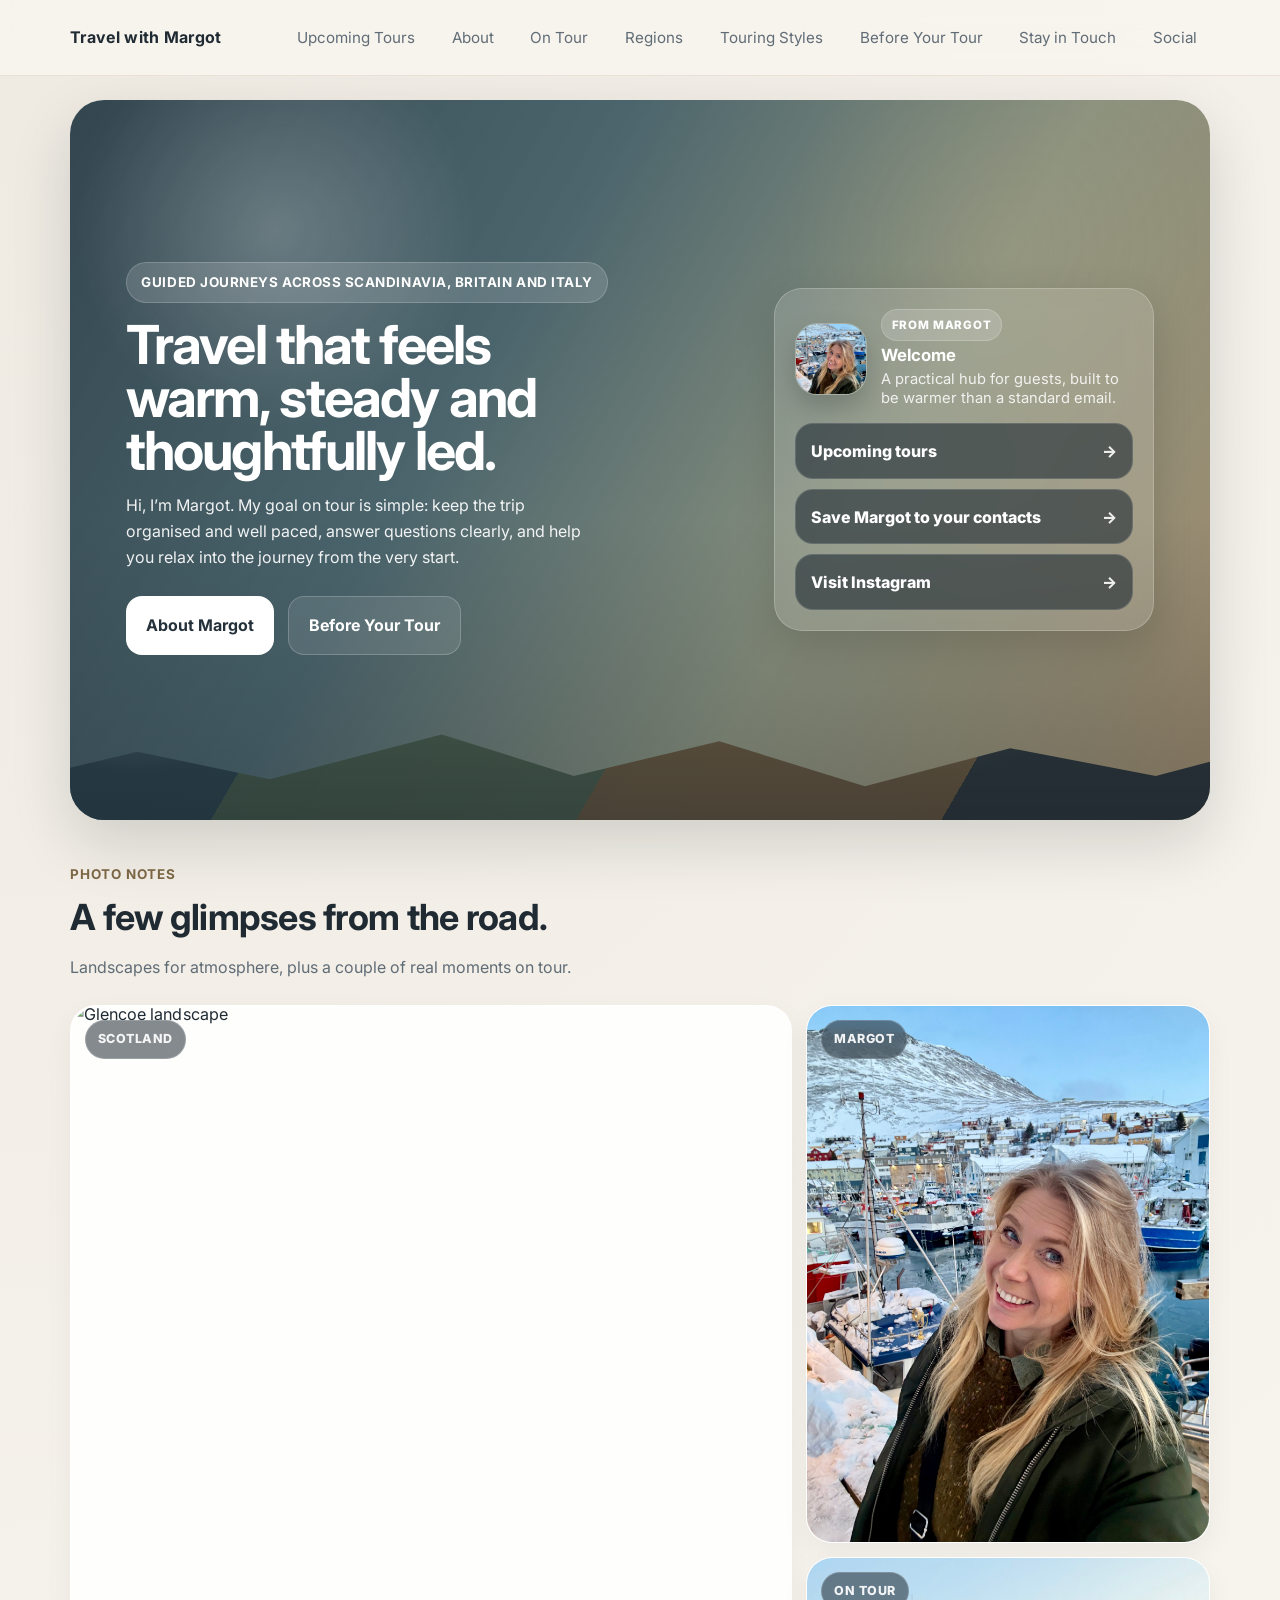
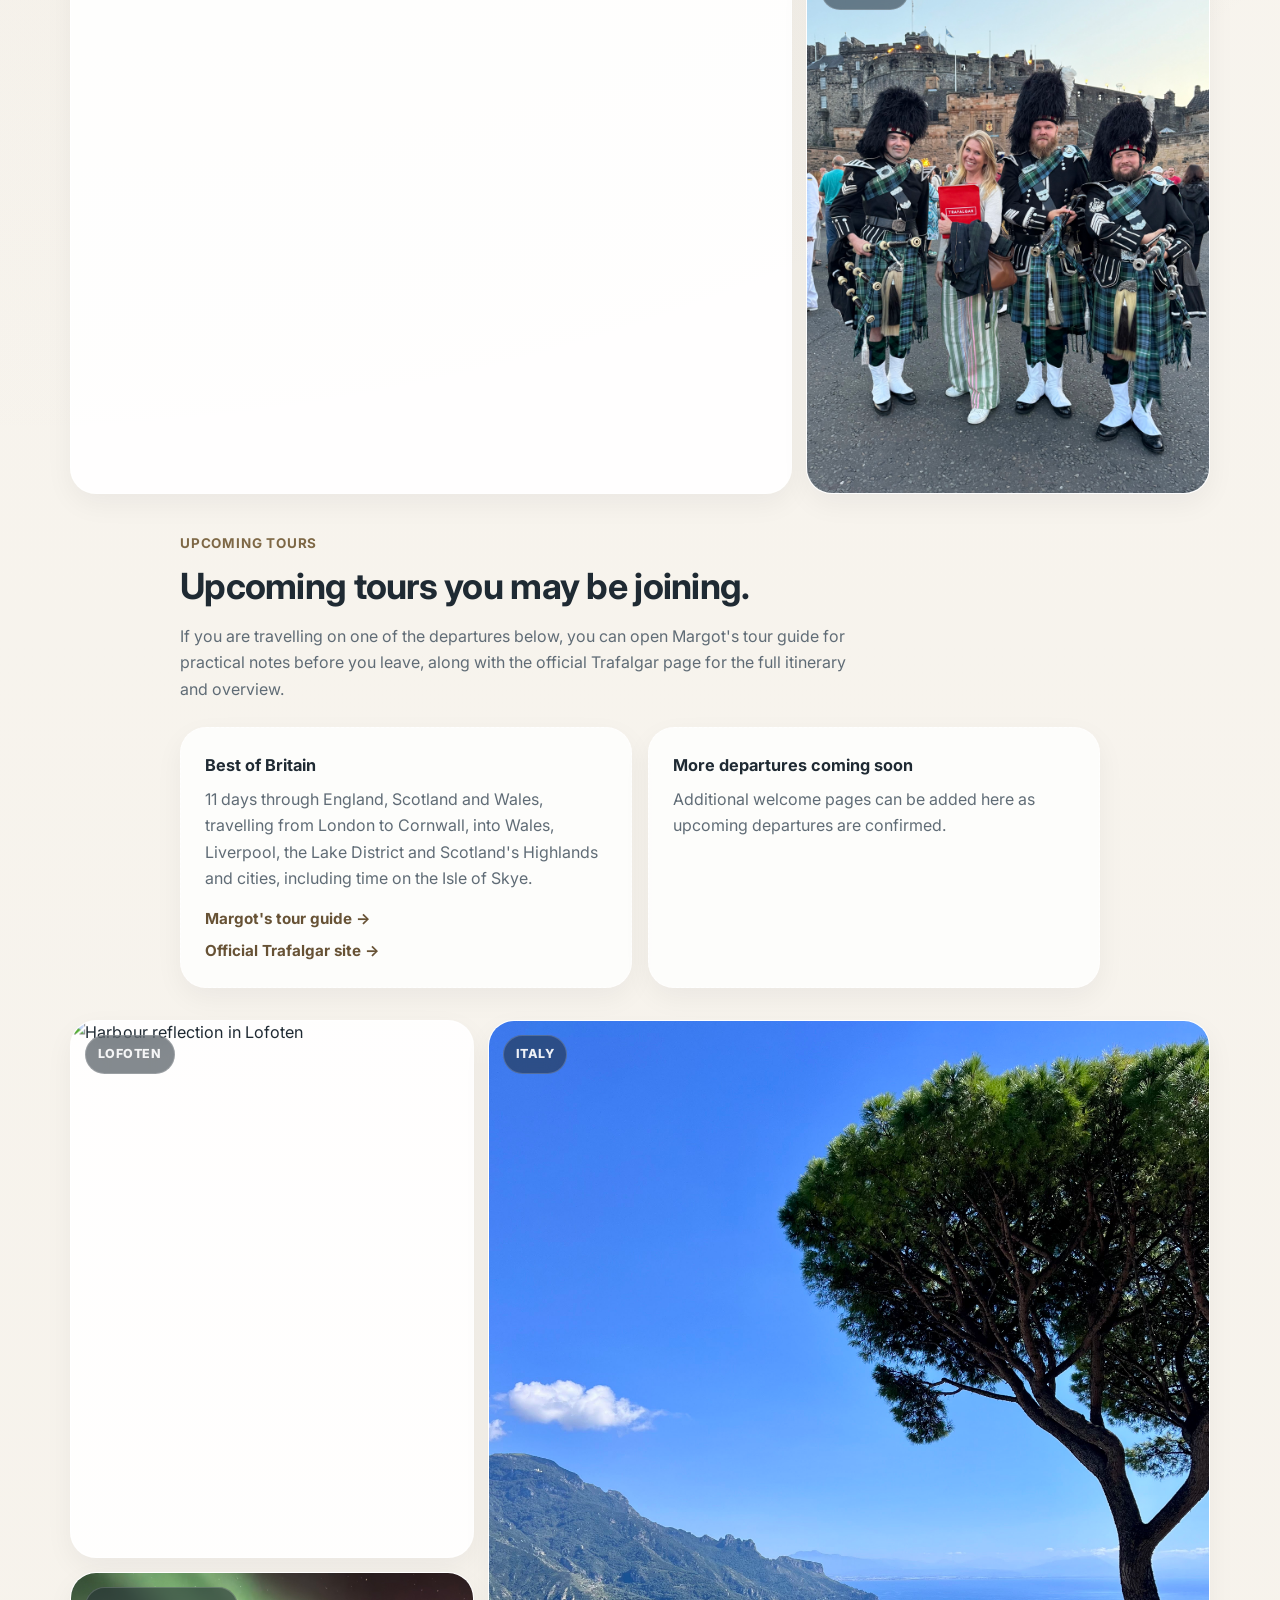
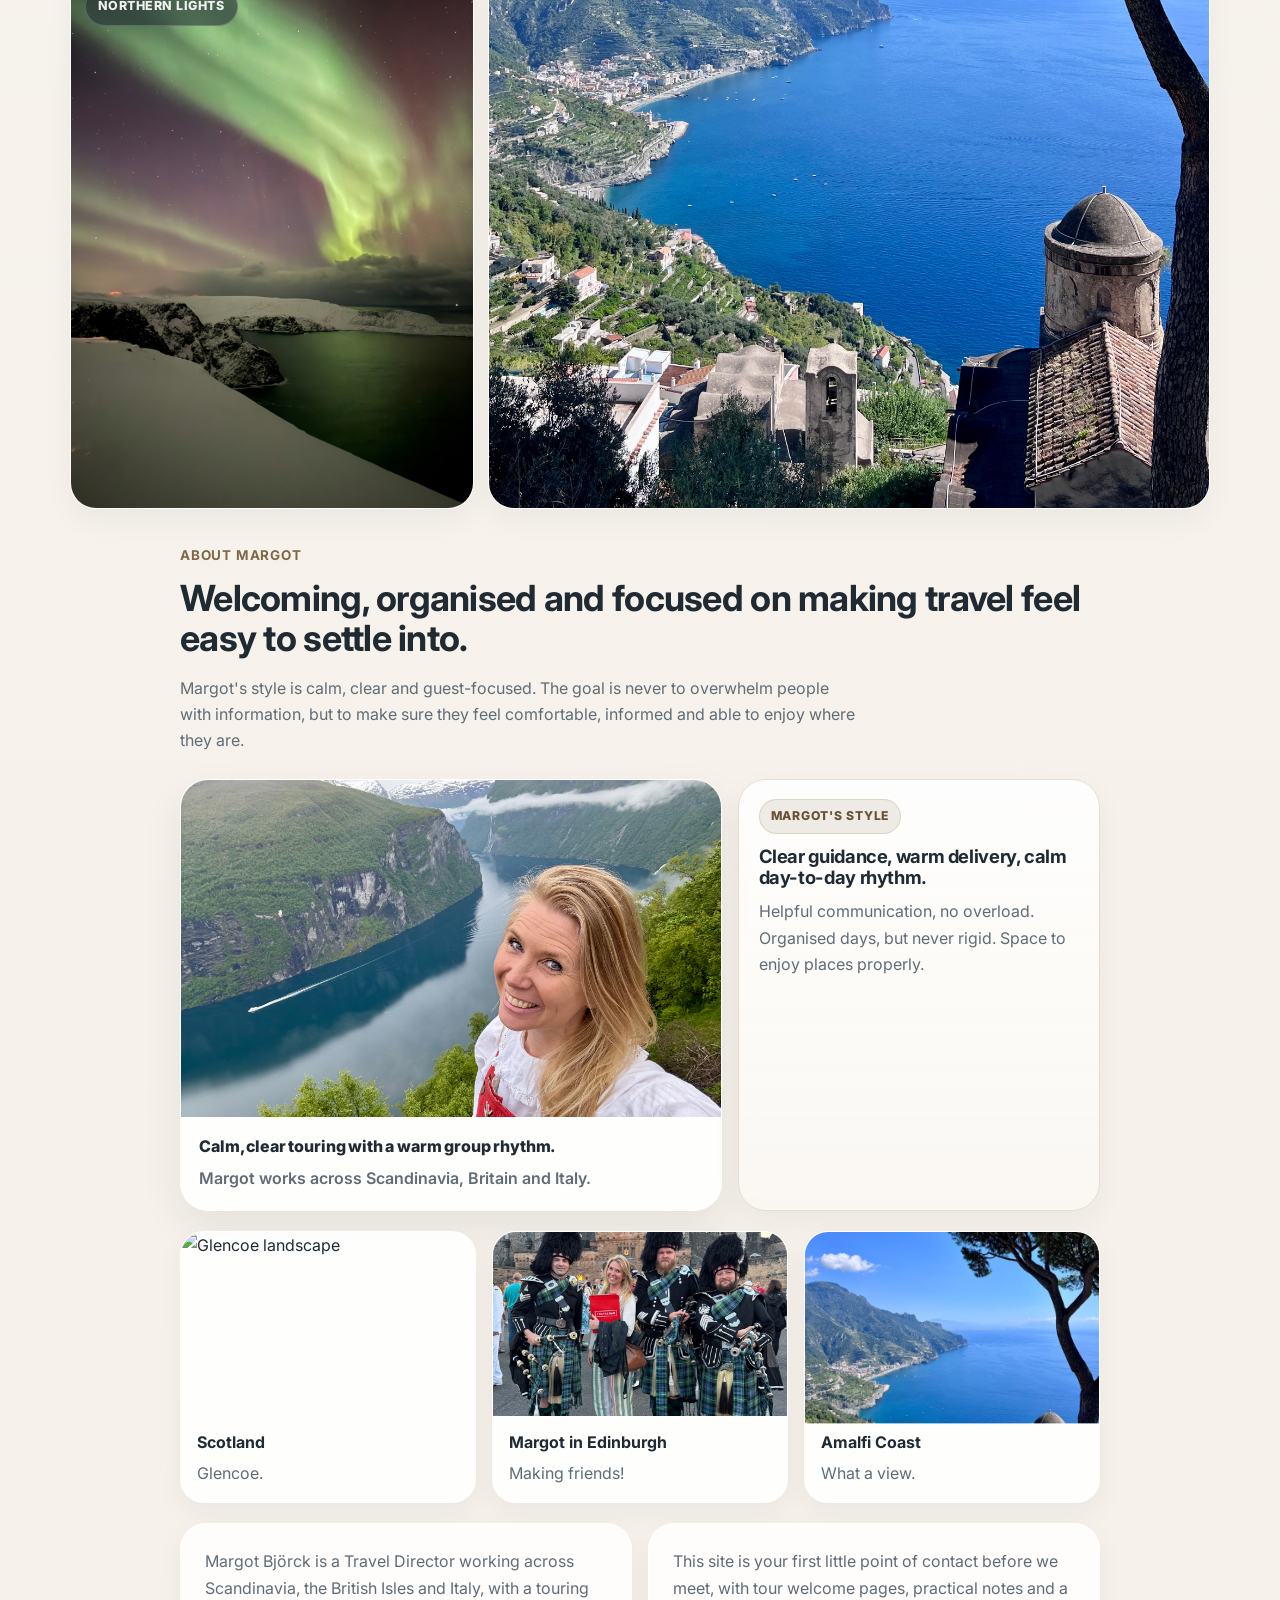
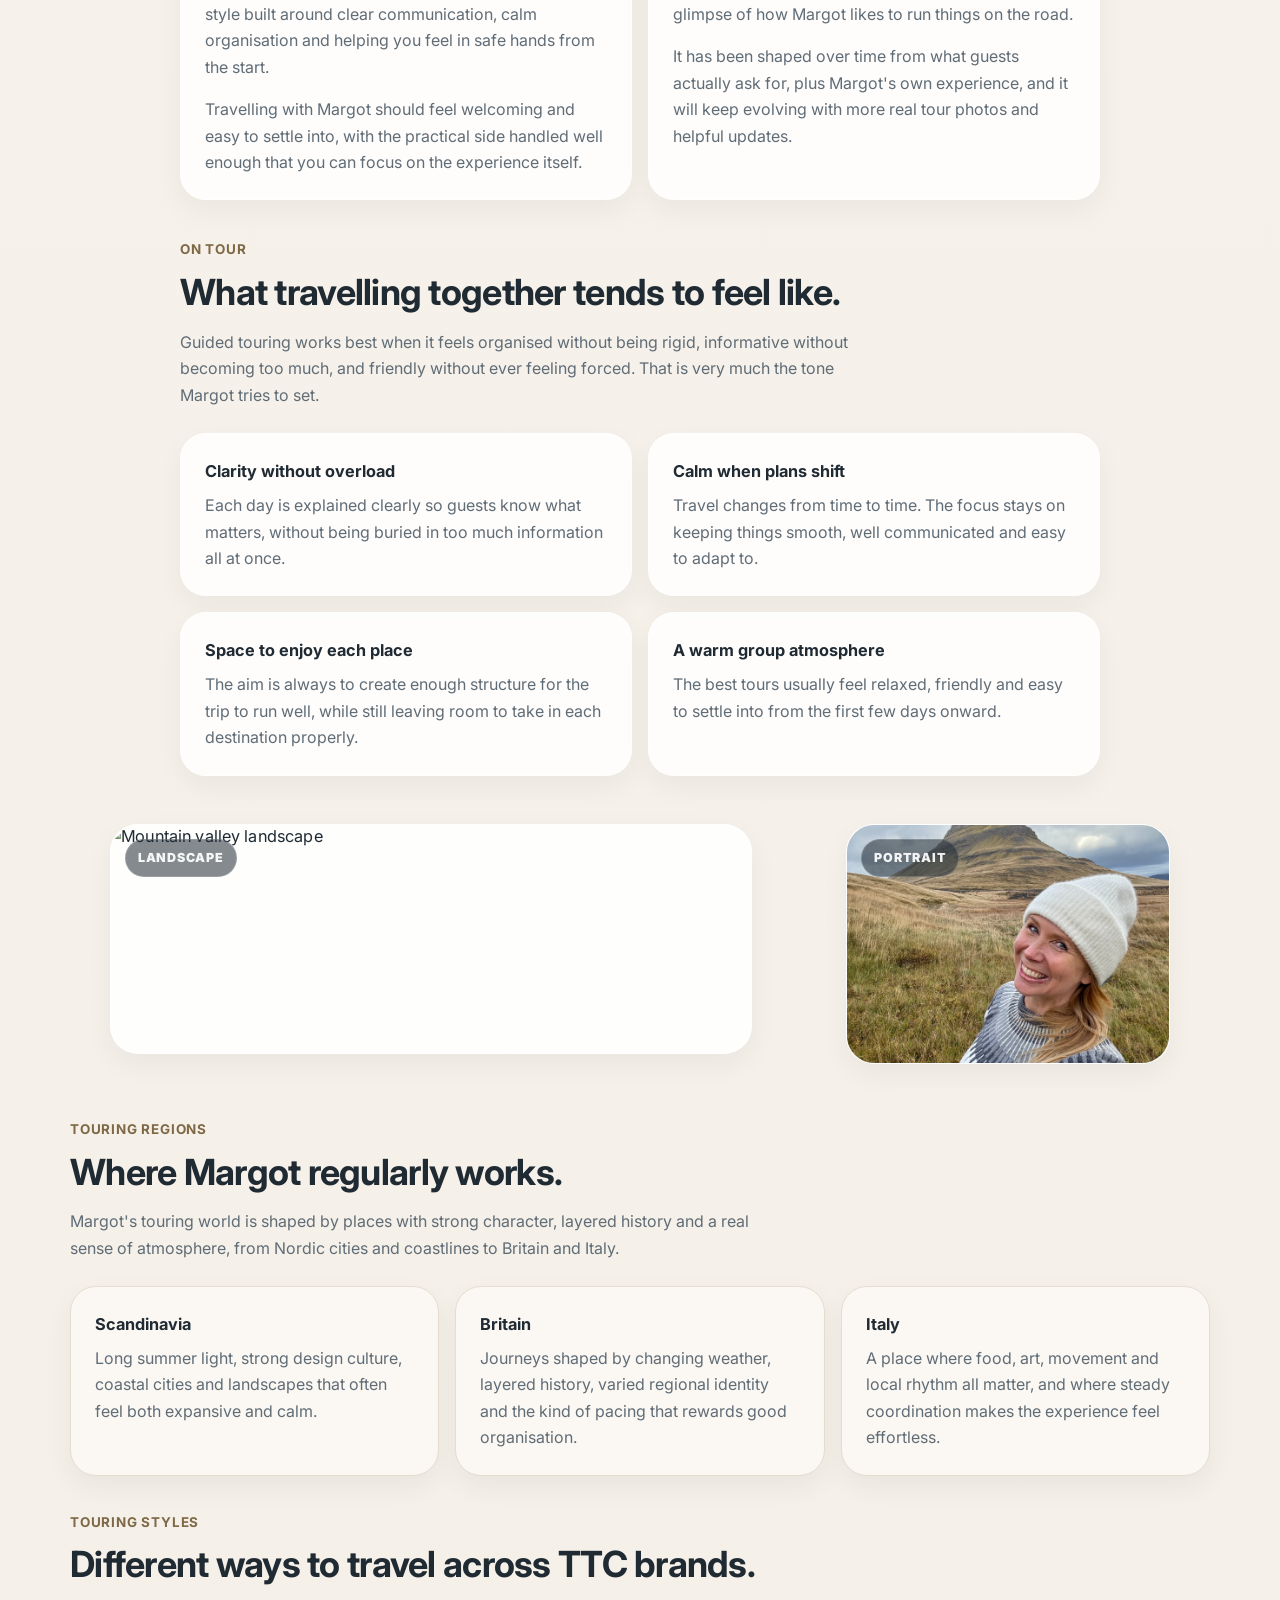
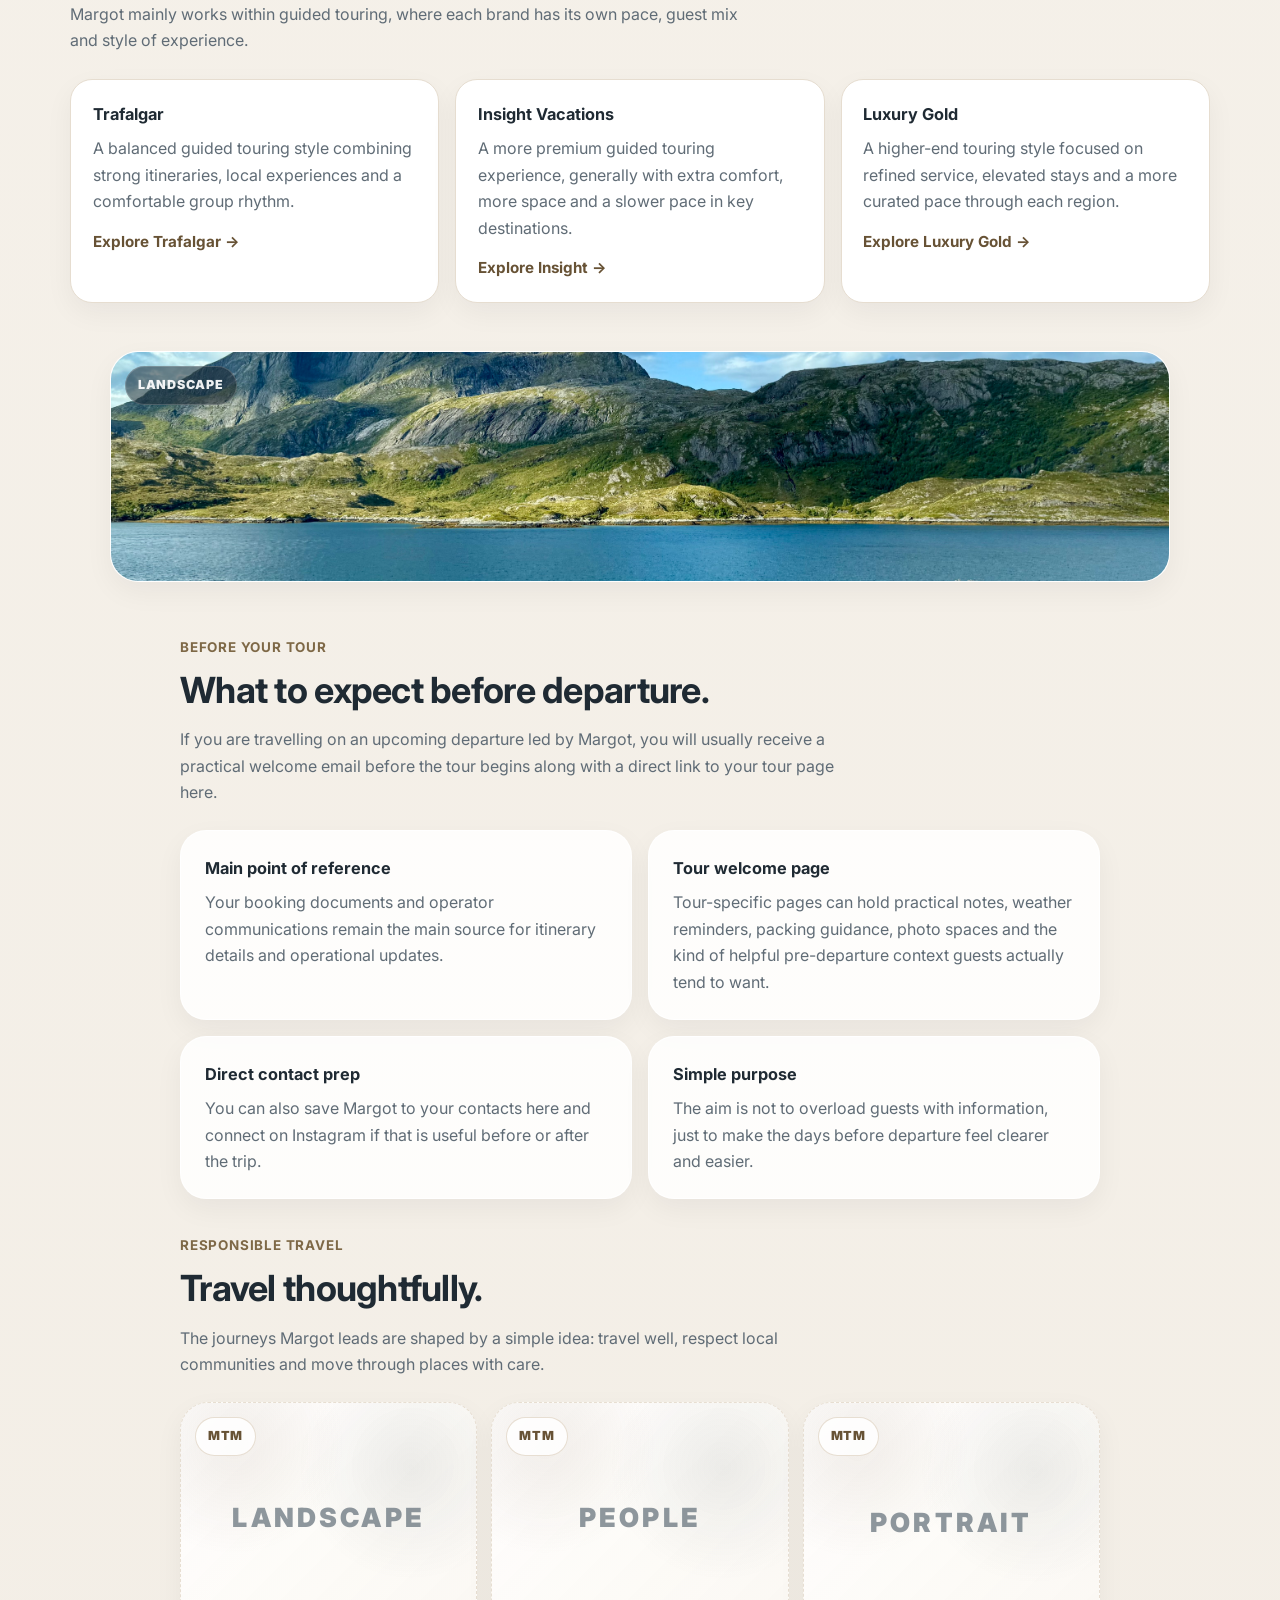
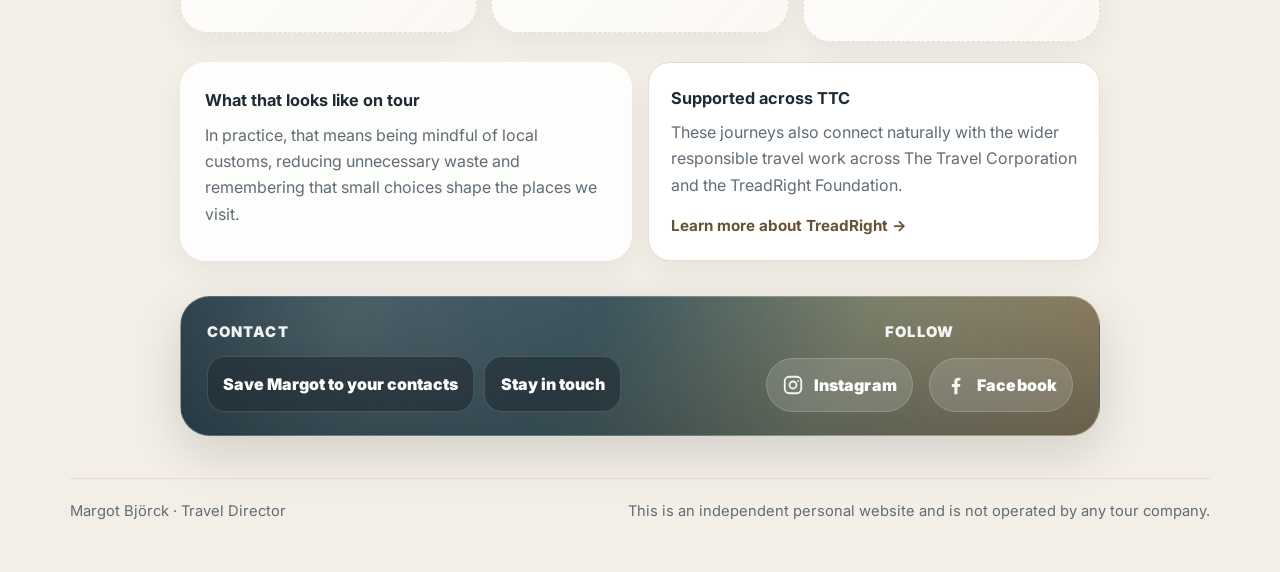
==== commit dfdf156d: "Polish social bar and photo breaks" ====
--- a/index.html
+++ b/index.html
@@ -265,15 +265,15 @@
 	    <section class="section">
 	      <div class="container">
 	        <div class="photo-break" aria-label="Photo highlights">
-	          <div class="photo-placeholder photo-placeholder--filled photo-placeholder--landscape" role="img" aria-label="Landscape photo">
+	          <figure class="photo-placeholder photo-placeholder--filled photo-placeholder--landscape">
 	            <img class="photo-placeholder-img" src="images/norway-trollstigen-valley.jpeg" alt="Mountain valley landscape" loading="lazy" />
 	            <span class="photo-placeholder-tag">Landscape</span>
-	          </div>
-
-	          <div class="photo-placeholder photo-placeholder--filled photo-placeholder--portrait" role="img" aria-label="Portrait photo">
+	          </figure>
+
+	          <figure class="photo-placeholder photo-placeholder--filled photo-placeholder--portrait">
 	            <img class="photo-placeholder-img" src="images/margot-mountain-selfie.jpeg" alt="Margot on tour" loading="lazy" />
 	            <span class="photo-placeholder-tag">Portrait</span>
-	          </div>
+	          </figure>
 	        </div>
 	      </div>
 	    </section>
@@ -348,10 +348,10 @@
 	    <section class="section">
 	      <div class="container">
 	        <div class="photo-break photo-break--single" aria-label="Photo placeholder">
-	          <div class="photo-placeholder photo-placeholder--filled photo-placeholder--landscape" role="img" aria-label="Landscape photo">
+	          <figure class="photo-placeholder photo-placeholder--filled photo-placeholder--landscape">
 	            <img class="photo-placeholder-img" src="images/norway-turquoise-lake.jpeg" alt="Turquoise lake landscape" loading="lazy" />
 	            <span class="photo-placeholder-tag">Landscape</span>
-	          </div>
+	          </figure>
 	        </div>
 	      </div>
 	    </section>
@@ -456,15 +456,17 @@
           <div class="contact-social-col contact-social-col--center">
             <div class="contact-social-title">Follow</div>
             <div class="contact-social-icons" aria-label="Social media">
-              <a class="social-icon-btn" href="https://instagram.com/margot_traveldirector_ttc" target="_blank" rel="noopener noreferrer" aria-label="Instagram">
+              <a class="social-pill" href="https://instagram.com/margot_traveldirector_ttc" target="_blank" rel="noopener noreferrer">
                 <svg viewBox="0 0 24 24" aria-hidden="true">
                   <path d="M7.8 2h8.4A5.8 5.8 0 0 1 22 7.8v8.4A5.8 5.8 0 0 1 16.2 22H7.8A5.8 5.8 0 0 1 2 16.2V7.8A5.8 5.8 0 0 1 7.8 2Zm8.4 2H7.8A3.8 3.8 0 0 0 4 7.8v8.4A3.8 3.8 0 0 0 7.8 20h8.4a3.8 3.8 0 0 0 3.8-3.8V7.8A3.8 3.8 0 0 0 16.2 4Zm-4.2 3.2A4.8 4.8 0 1 1 7.2 12 4.8 4.8 0 0 1 12 7.2Zm0 2A2.8 2.8 0 1 0 14.8 12 2.8 2.8 0 0 0 12 9.2ZM17.6 6.6a1 1 0 1 1-1 1 1 1 0 0 1 1-1Z"/>
                 </svg>
+                <span>Instagram</span>
               </a>
-              <a class="social-icon-btn" href="https://facebook.com" target="_blank" rel="noopener noreferrer" aria-label="Facebook">
+              <a class="social-pill" href="https://facebook.com" target="_blank" rel="noopener noreferrer">
                 <svg viewBox="0 0 24 24" aria-hidden="true">
                   <path d="M13.6 22v-8.1h2.7l.4-3.1h-3.1V8.7c0-.9.3-1.6 1.6-1.6h1.7V4.3a23 23 0 0 0-2.5-.1c-2.5 0-4.2 1.5-4.2 4.4v2.4H7.4v3.1h2.8V22h3.4Z"/>
                 </svg>
+                <span>Facebook</span>
               </a>
             </div>
           </div>
--- a/assets/style.css
+++ b/assets/style.css
@@ -573,28 +573,29 @@
   margin-top: 0.1rem;
 }
 
-.social-icon-btn {
-  width: 54px;
-  height: 54px;
-  border-radius: 999px;
+.social-pill {
   display: inline-flex;
   align-items: center;
-  justify-content: center;
+  gap: 0.6rem;
+  padding: 0.78rem 0.95rem;
+  border-radius: 999px;
   background: rgba(255, 255, 255, 0.14);
   border: 1px solid rgba(255, 255, 255, 0.18);
   backdrop-filter: blur(10px);
+  font-weight: 900;
+  letter-spacing: 0.01em;
   transition: transform 0.18s ease, box-shadow 0.18s ease, background 0.18s ease;
 }
 
-.social-icon-btn:hover {
+.social-pill:hover {
   transform: translateY(-1px);
   box-shadow: 0 12px 26px rgba(0, 0, 0, 0.18);
   background: rgba(255, 255, 255, 0.2);
 }
 
-.social-icon-btn svg {
-  width: 26px;
-  height: 26px;
+.social-pill svg {
+  width: 22px;
+  height: 22px;
   fill: rgba(255, 255, 255, 0.92);
 }
 
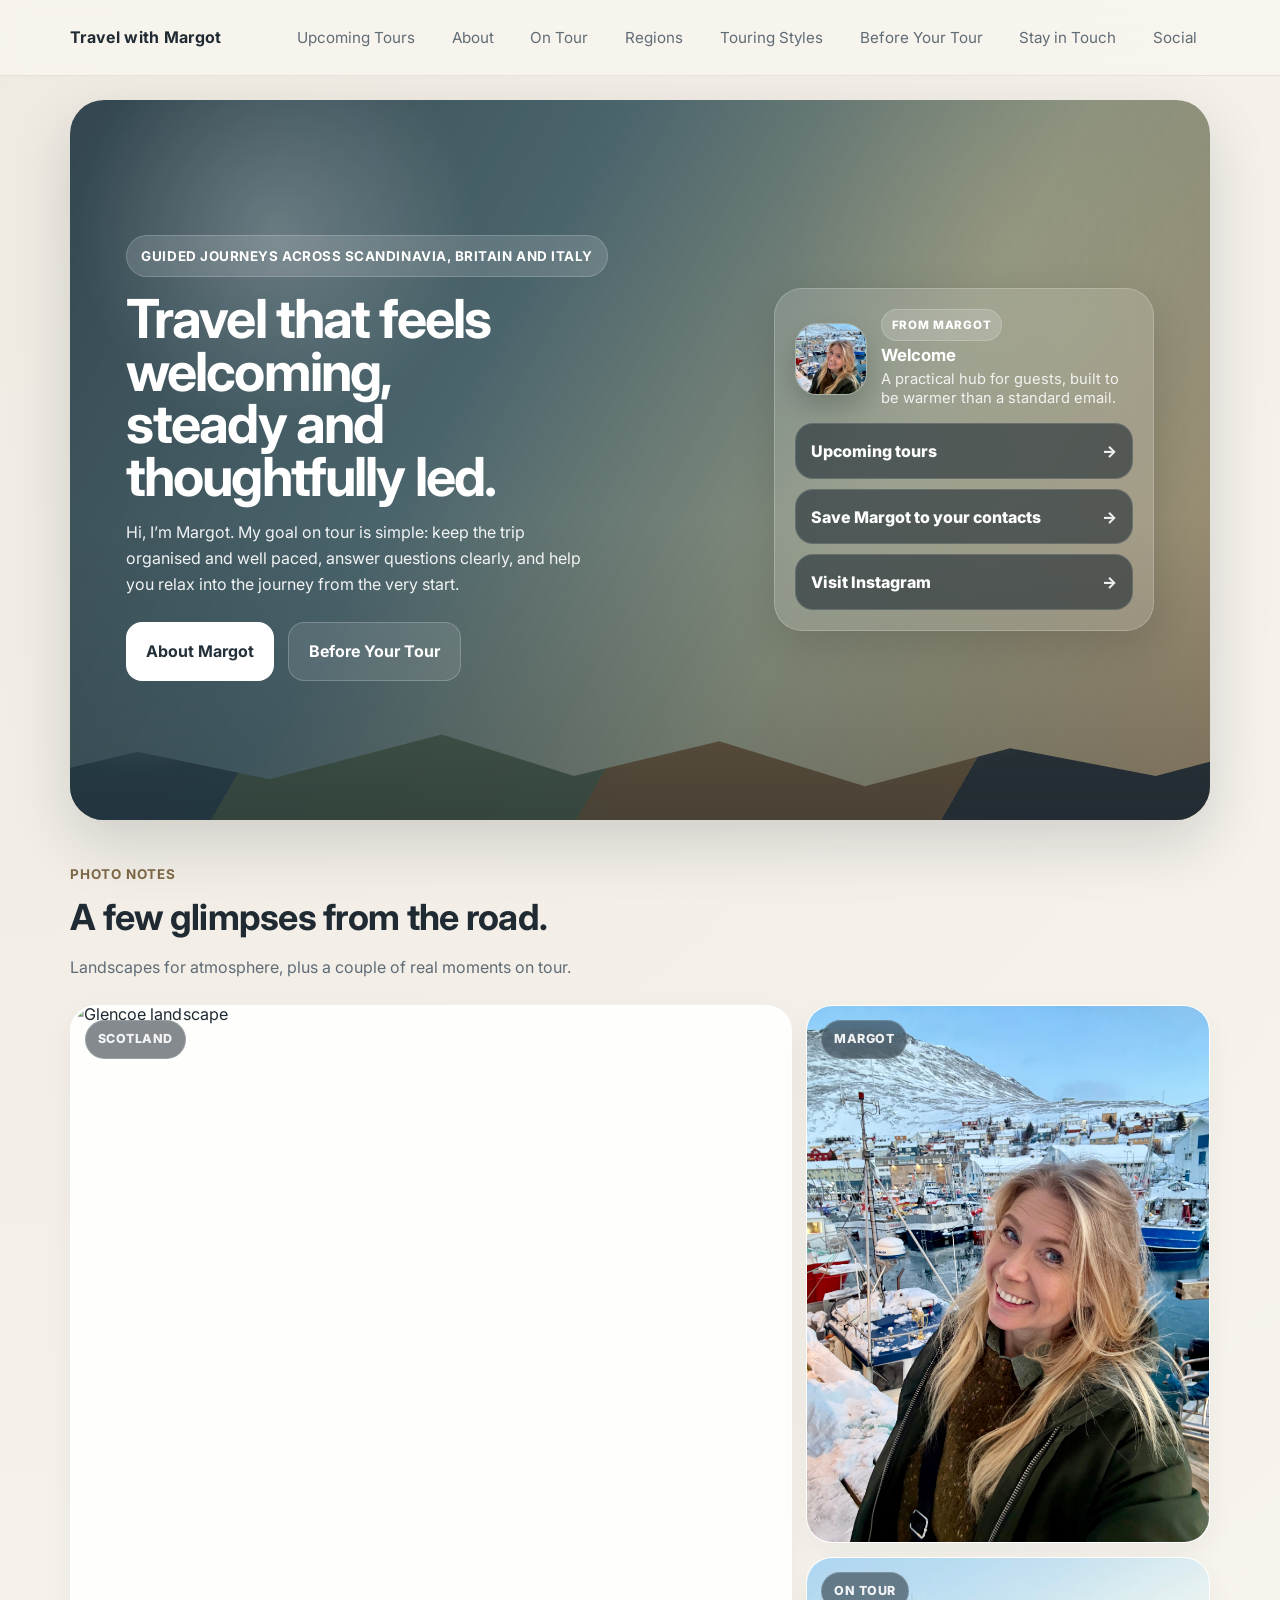
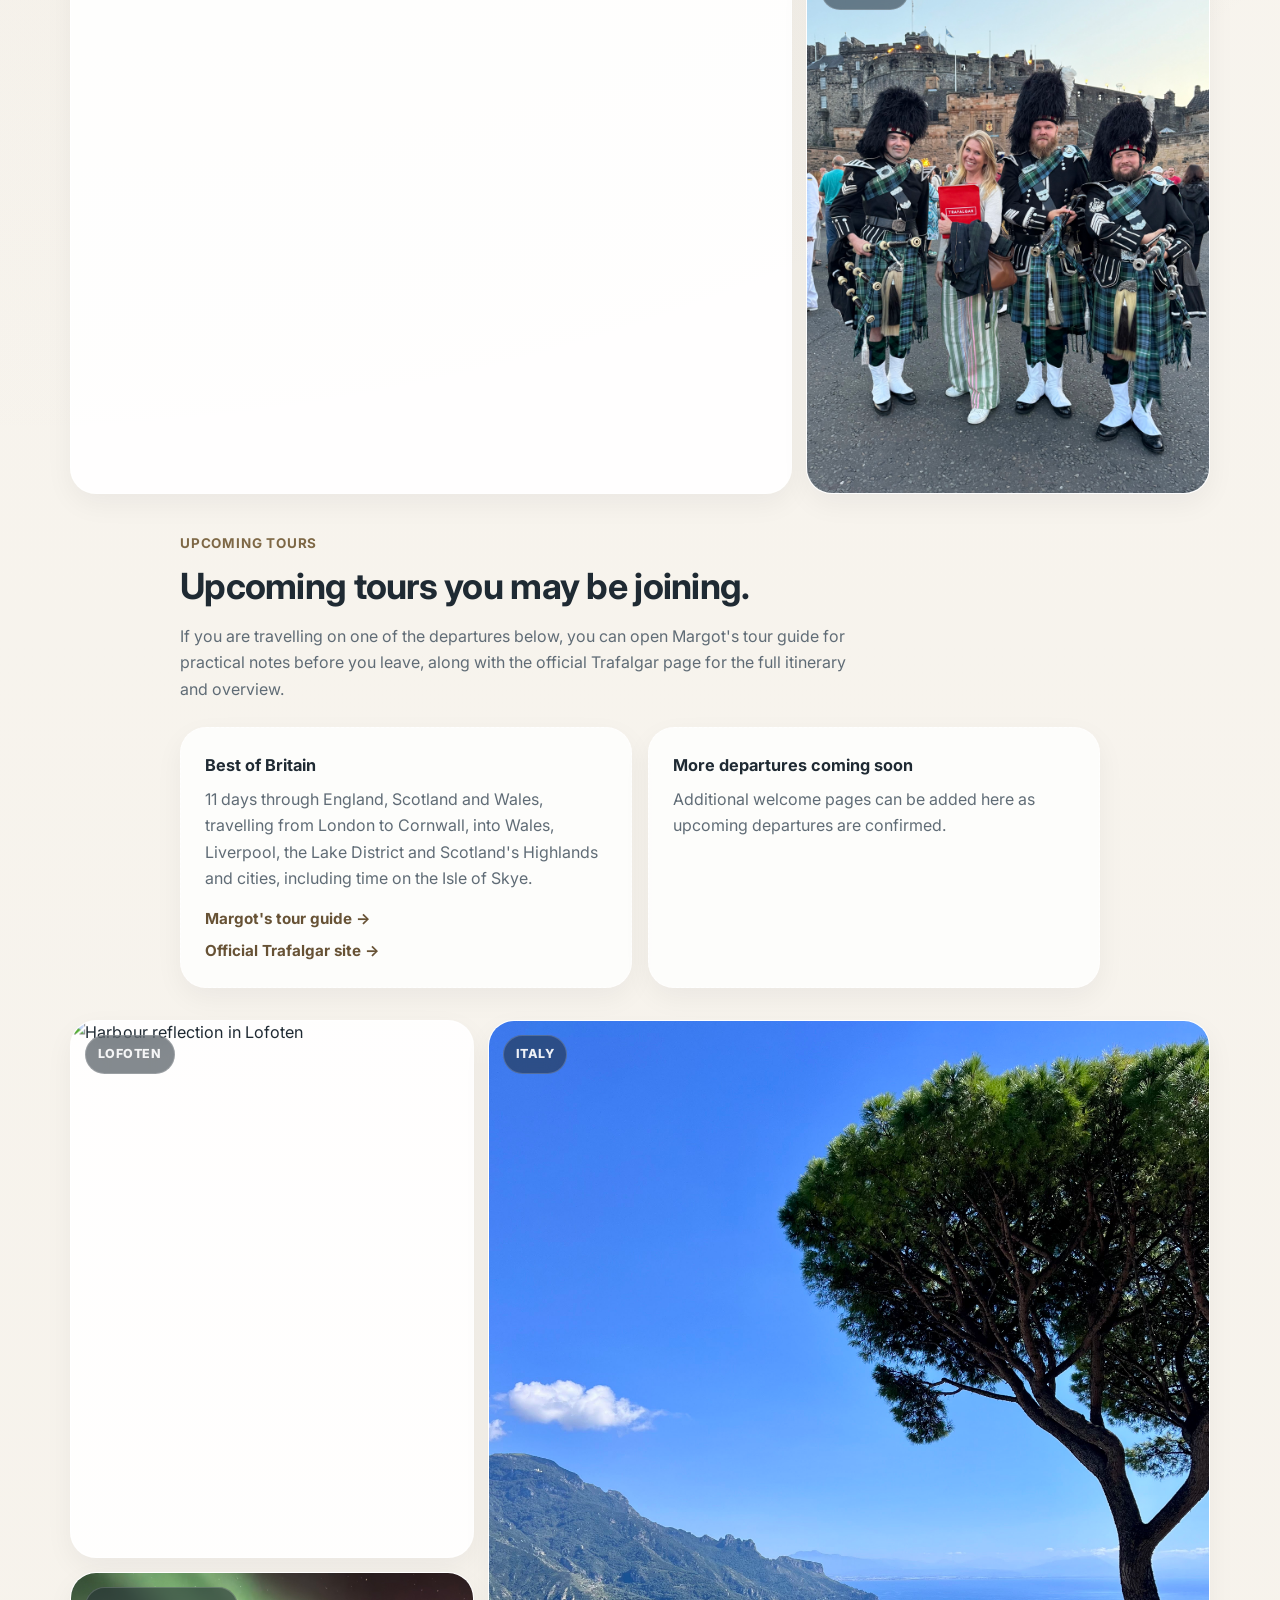
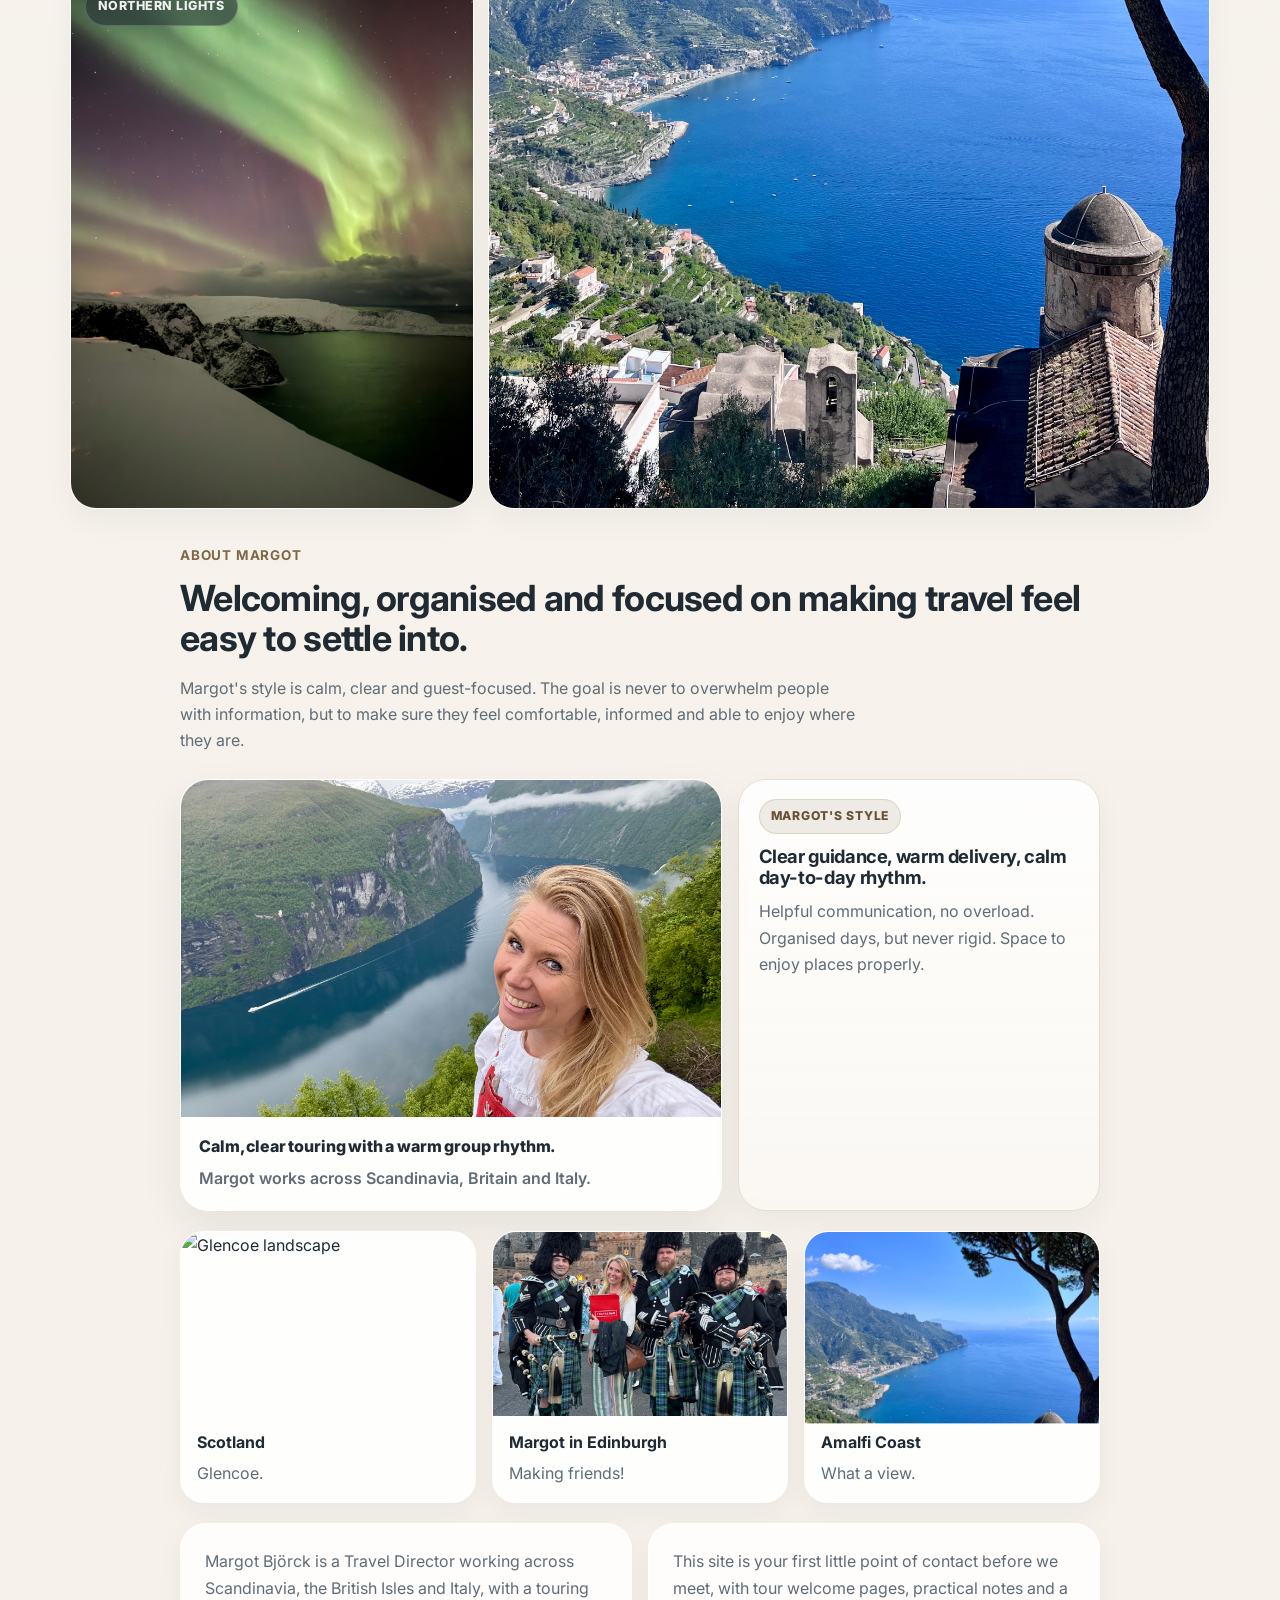
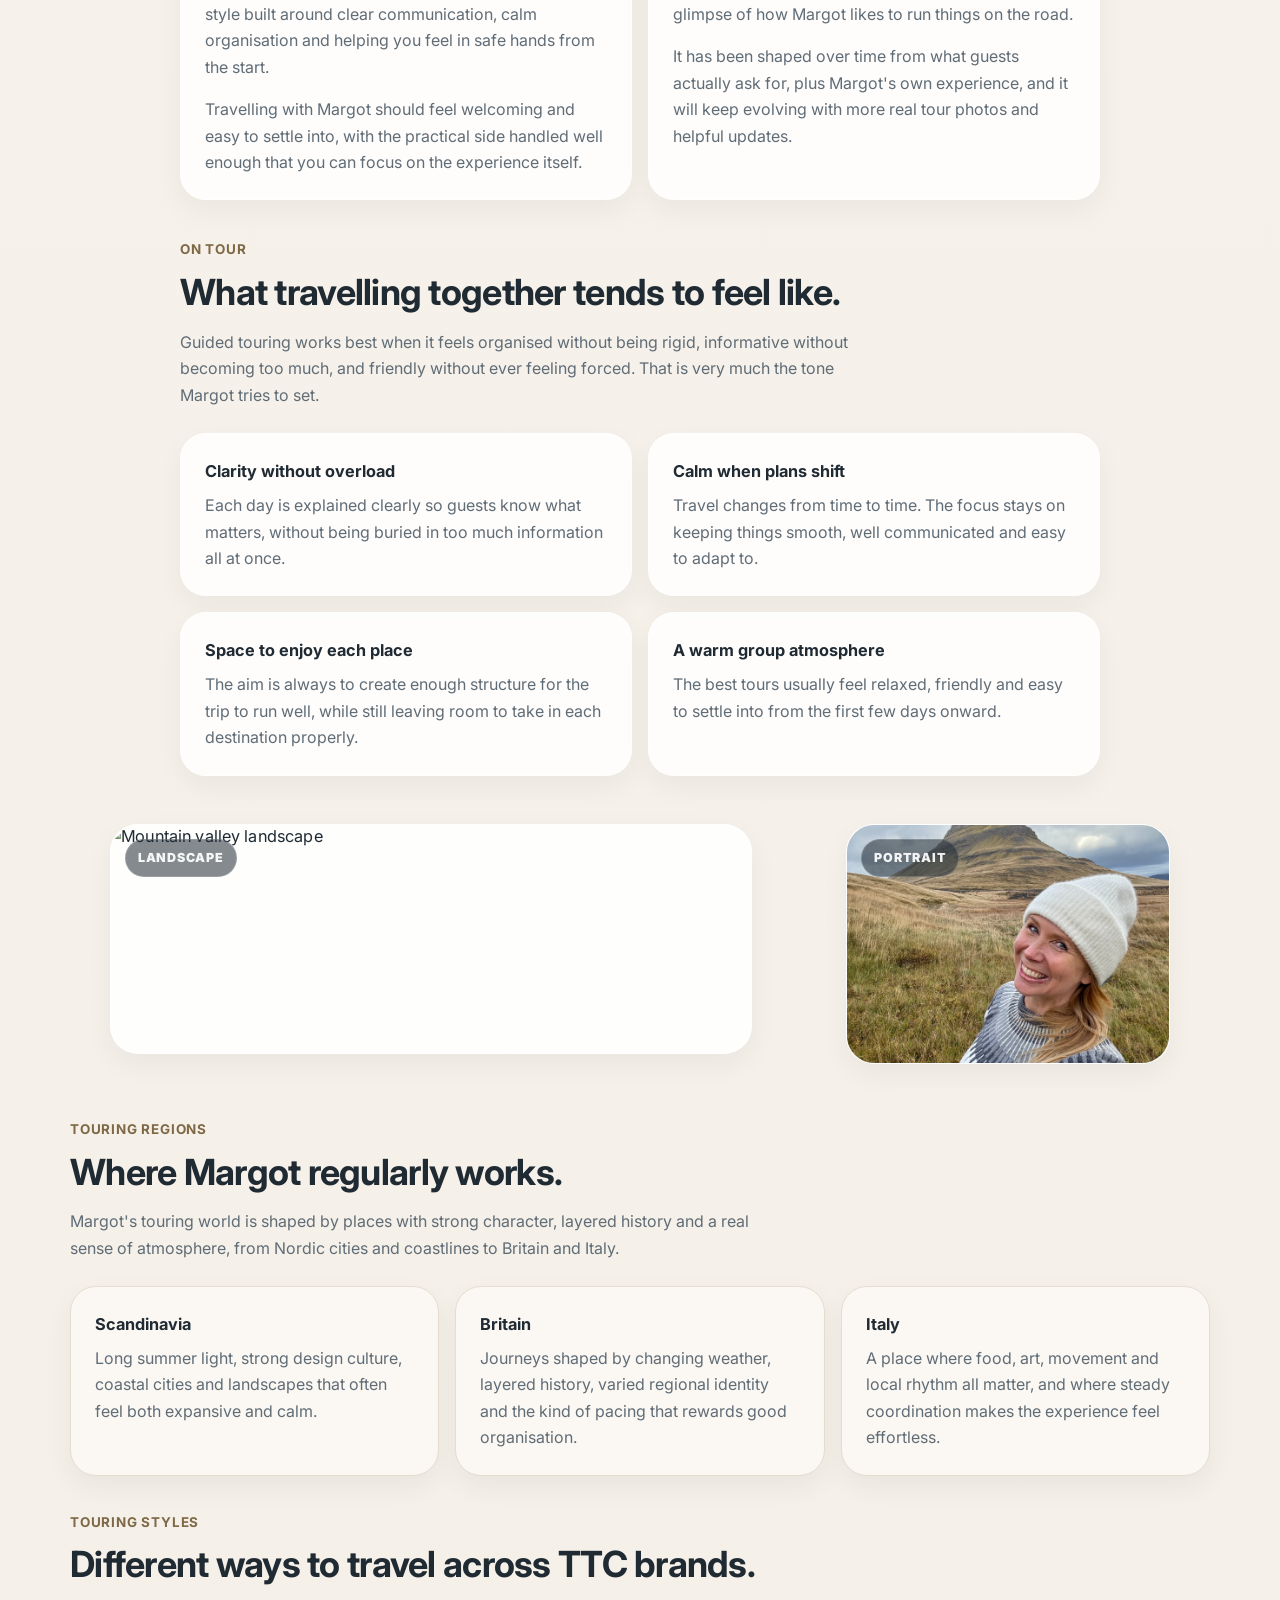
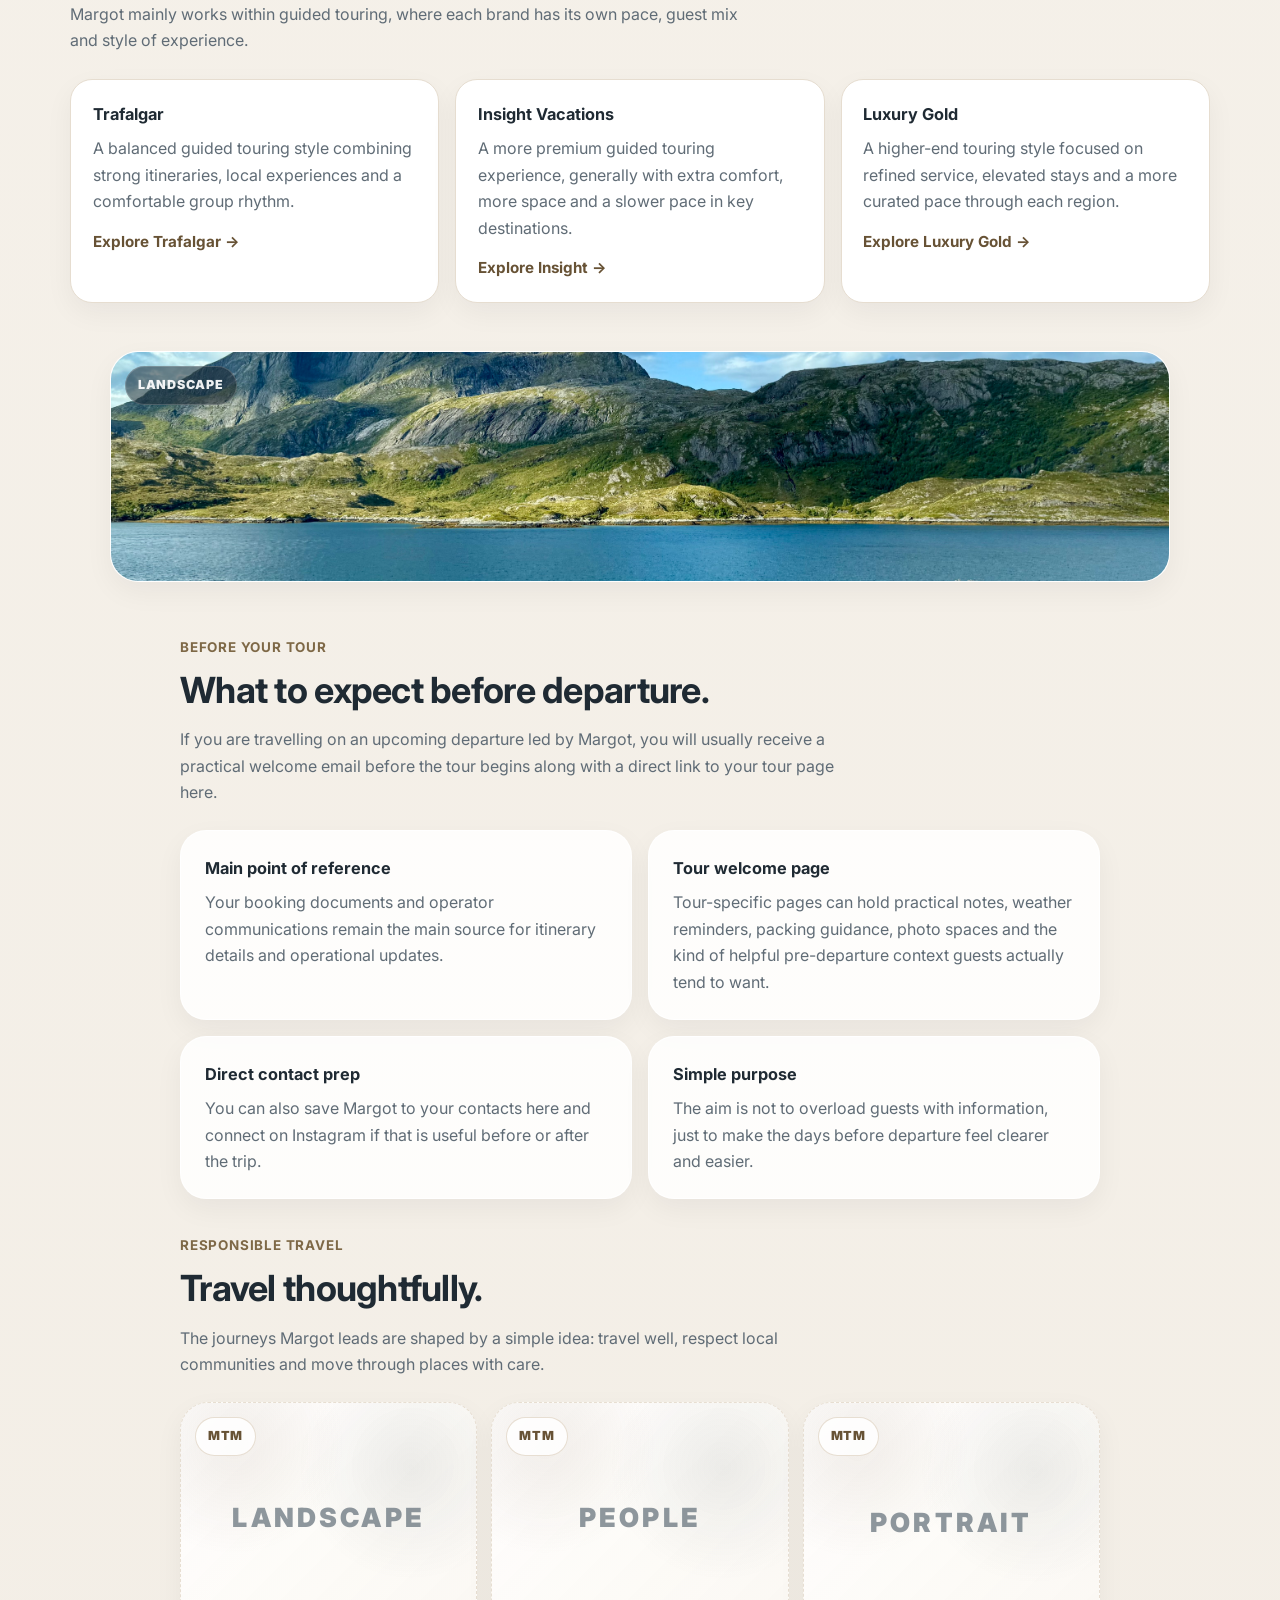
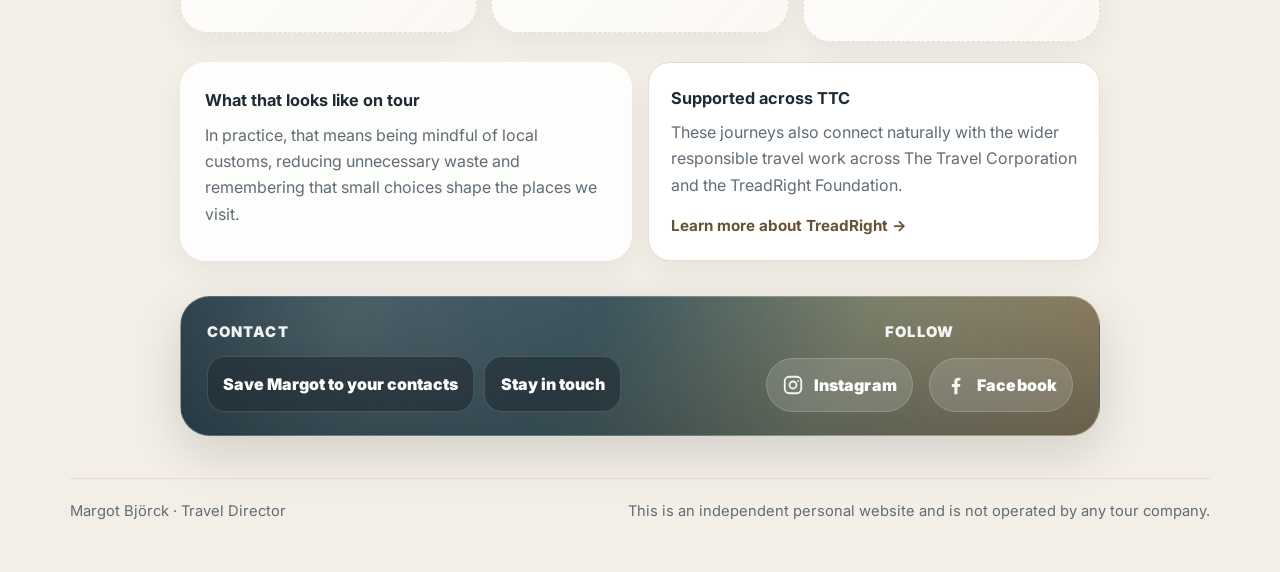
==== commit 44c10974: "Tweak hero headline and improve mobile nav" ====
--- a/index.html
+++ b/index.html
@@ -41,7 +41,7 @@
           <div class="hero-inner">
             <div class="hero-copy">
               <div class="eyebrow">Guided journeys across Scandinavia, Britain and Italy</div>
-              <h1>Travel that feels warm, steady and thoughtfully led.</h1>
+              <h1>Travel that feels welcoming, steady and thoughtfully led.</h1>
               <p class="hero-sub">
                 Hi, I’m Margot. My goal on tour is simple: keep the trip organised and well paced, answer questions clearly, and help you relax into the journey from the very start.
               </p>
@@ -271,7 +271,7 @@
 	          </figure>
 
 	          <figure class="photo-placeholder photo-placeholder--filled photo-placeholder--portrait">
-	            <img class="photo-placeholder-img" src="images/margot-mountain-selfie.jpeg" alt="Margot on tour" loading="lazy" />
+	              <img class="photo-placeholder-img" src="images/margot-mountain-selfie.jpeg" alt="Margot on tour" loading="lazy" />
 	            <span class="photo-placeholder-tag">Portrait</span>
 	          </figure>
 	        </div>
--- a/assets/style.css
+++ b/assets/style.css
@@ -1258,6 +1258,27 @@
     align-items: flex-start;
   }
 
+  /* Mobile nav: keep it tidy by scrolling horizontally instead of wrapping into rows. */
+  .nav {
+    flex-wrap: nowrap;
+    overflow-x: auto;
+    white-space: nowrap;
+    -webkit-overflow-scrolling: touch;
+    width: 100%;
+    gap: 0.5rem;
+    padding-bottom: 0.25rem;
+    font-size: 0.9rem;
+  }
+
+  .nav a {
+    flex: 0 0 auto;
+    padding: 0.48rem 0.7rem;
+  }
+
+  .nav::-webkit-scrollbar {
+    height: 0;
+  }
+
   .hero-wrap {
     padding-top: 1rem;
   }
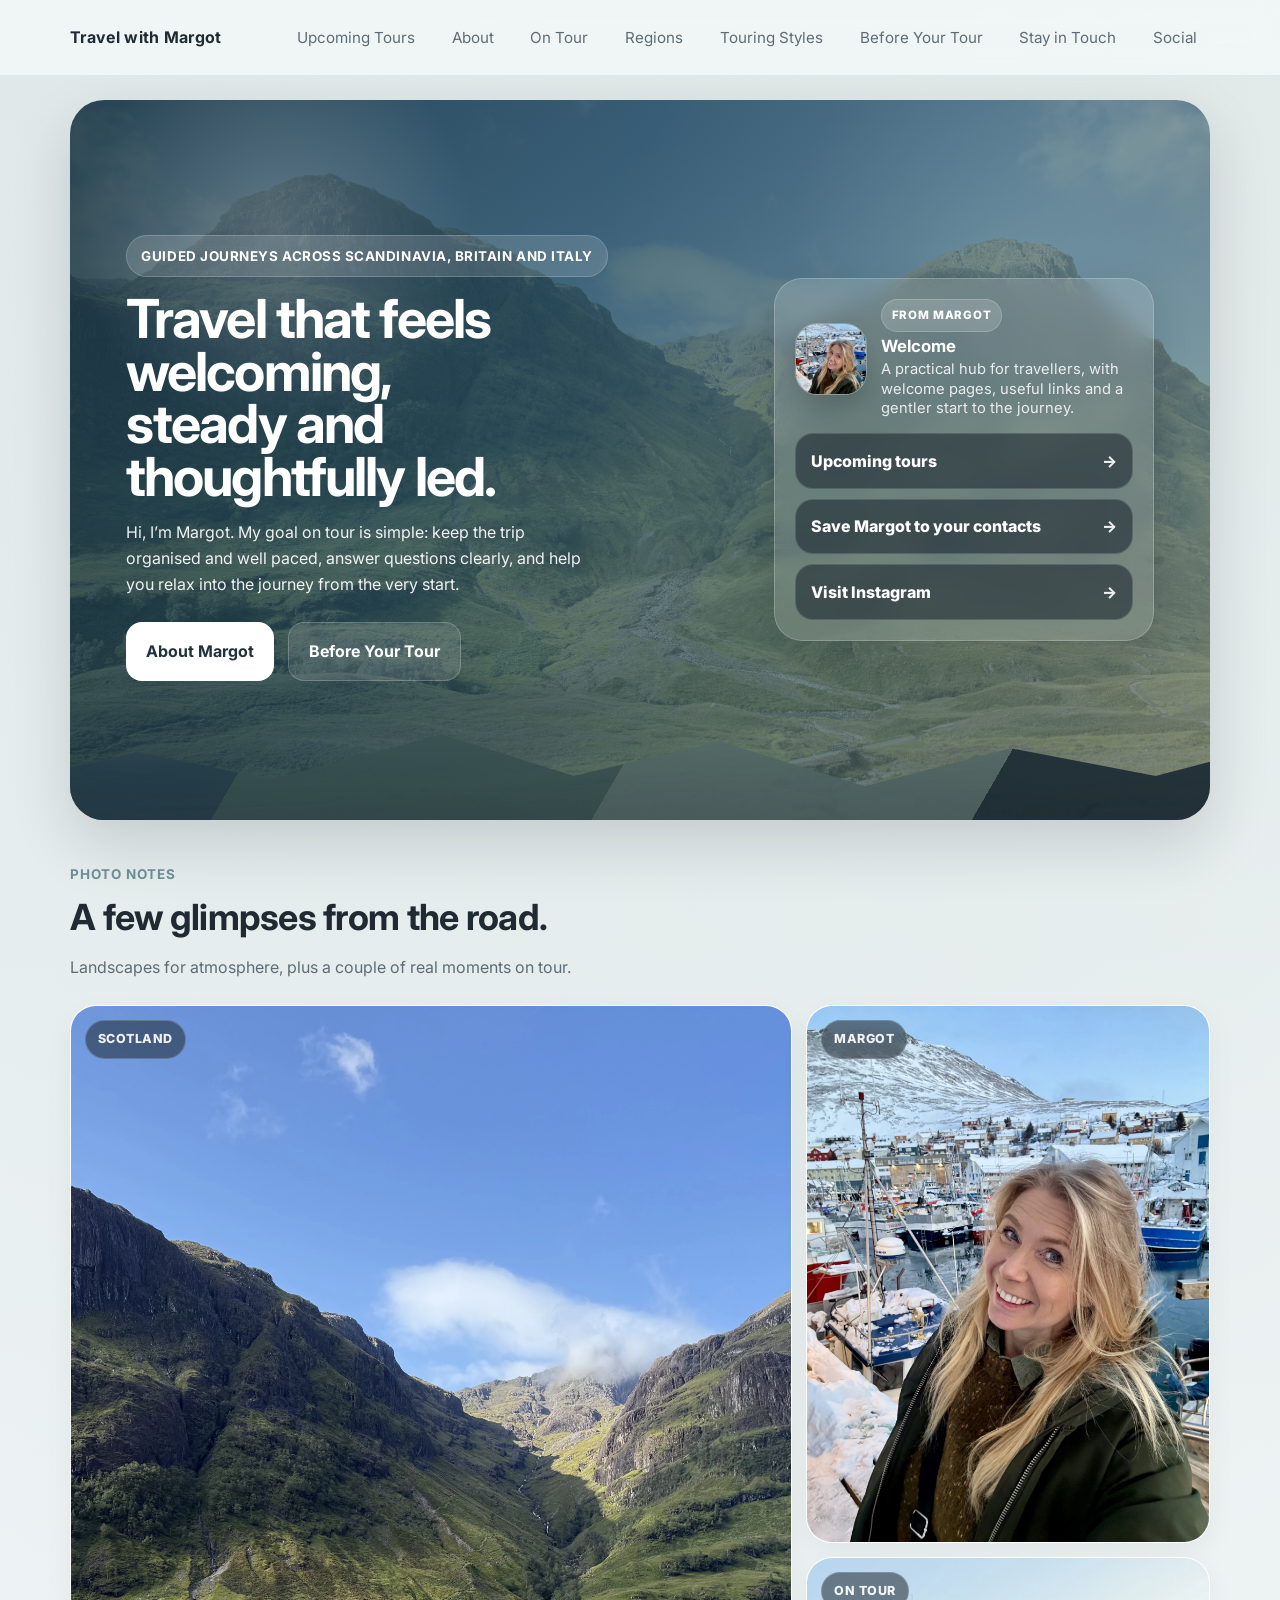
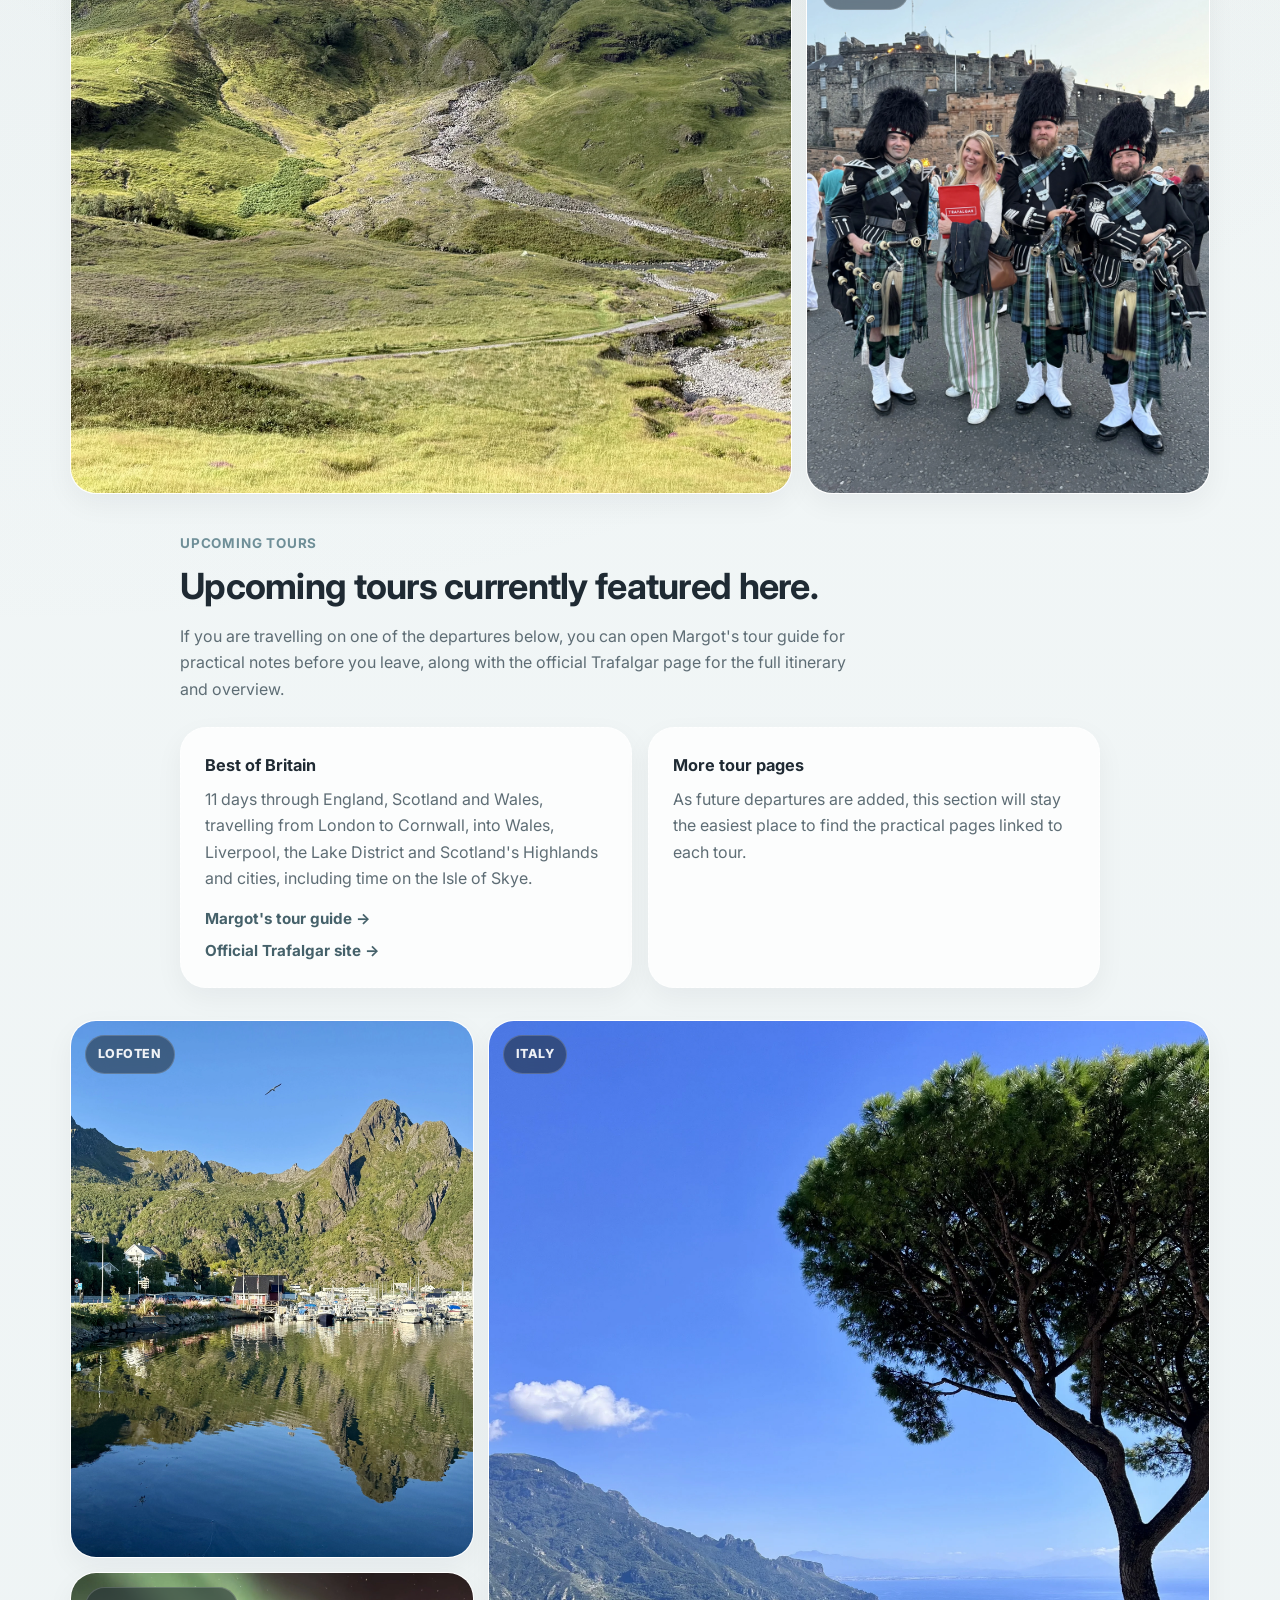
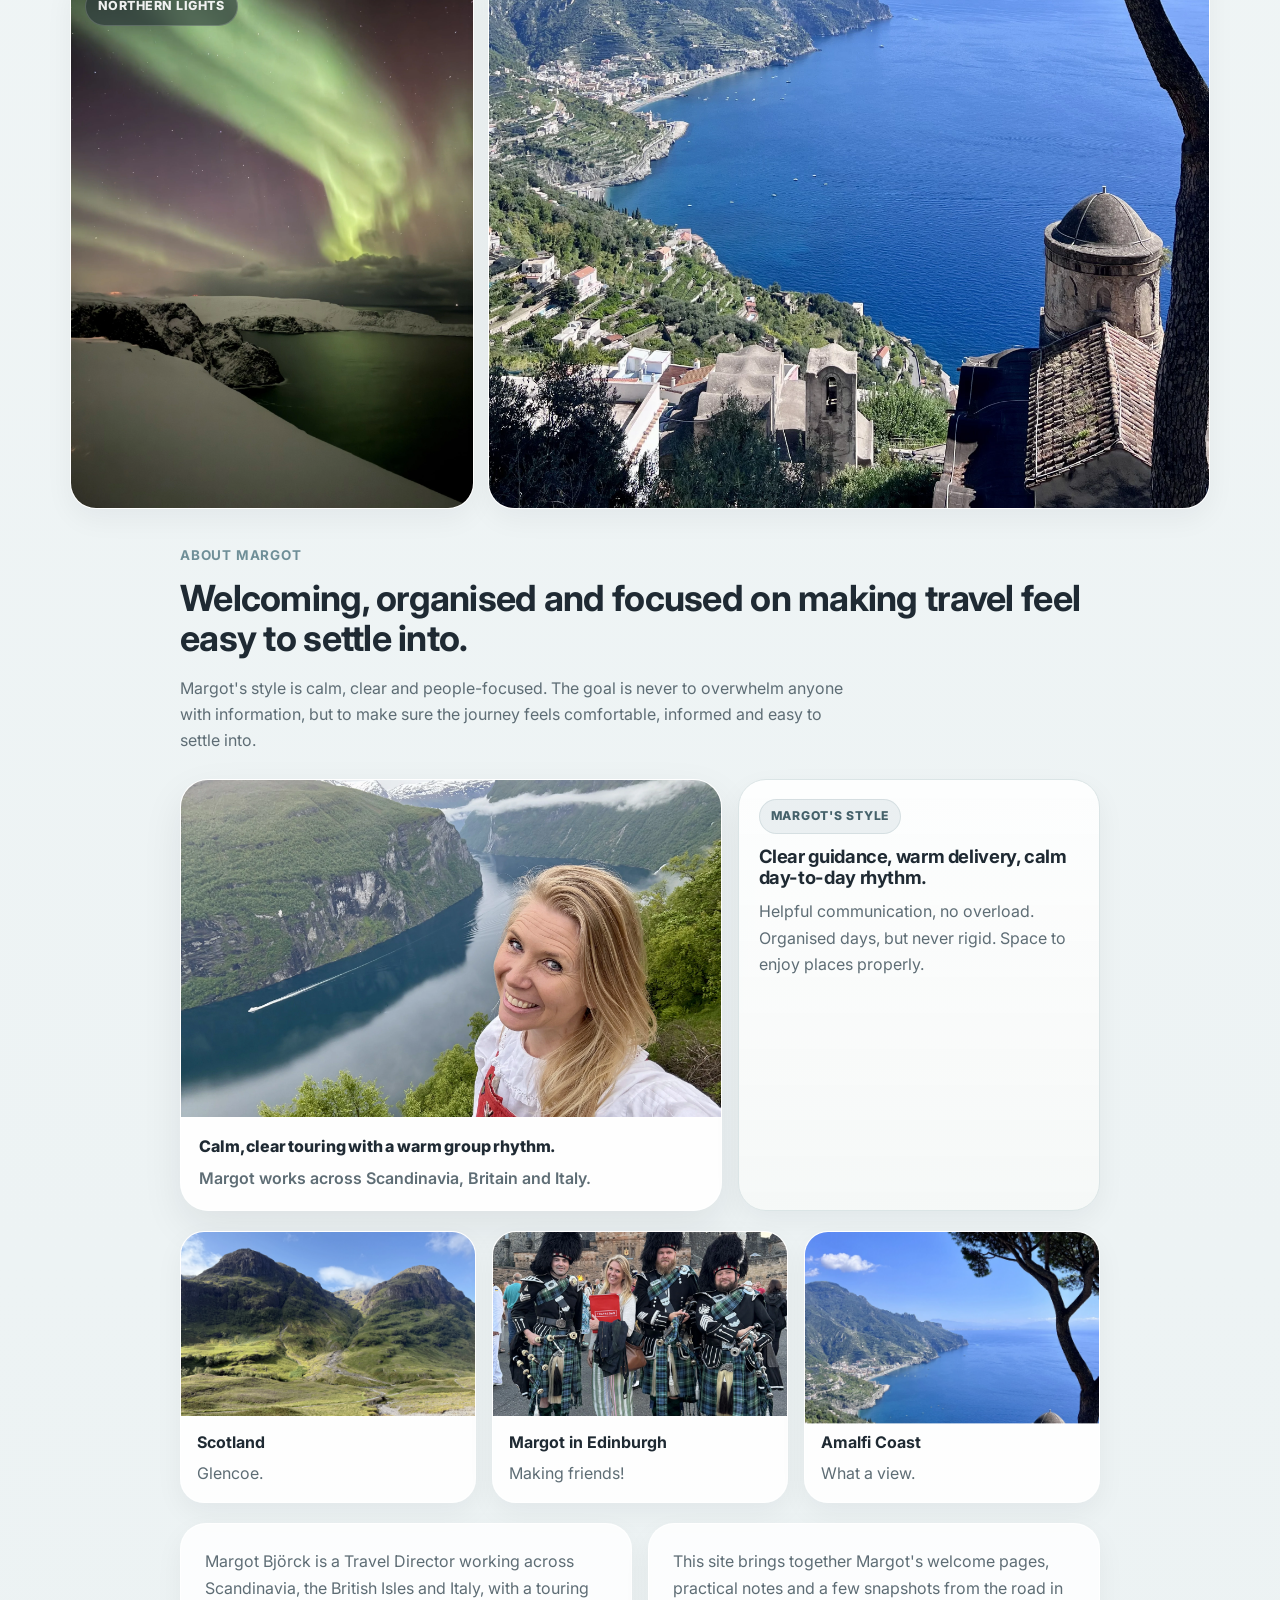
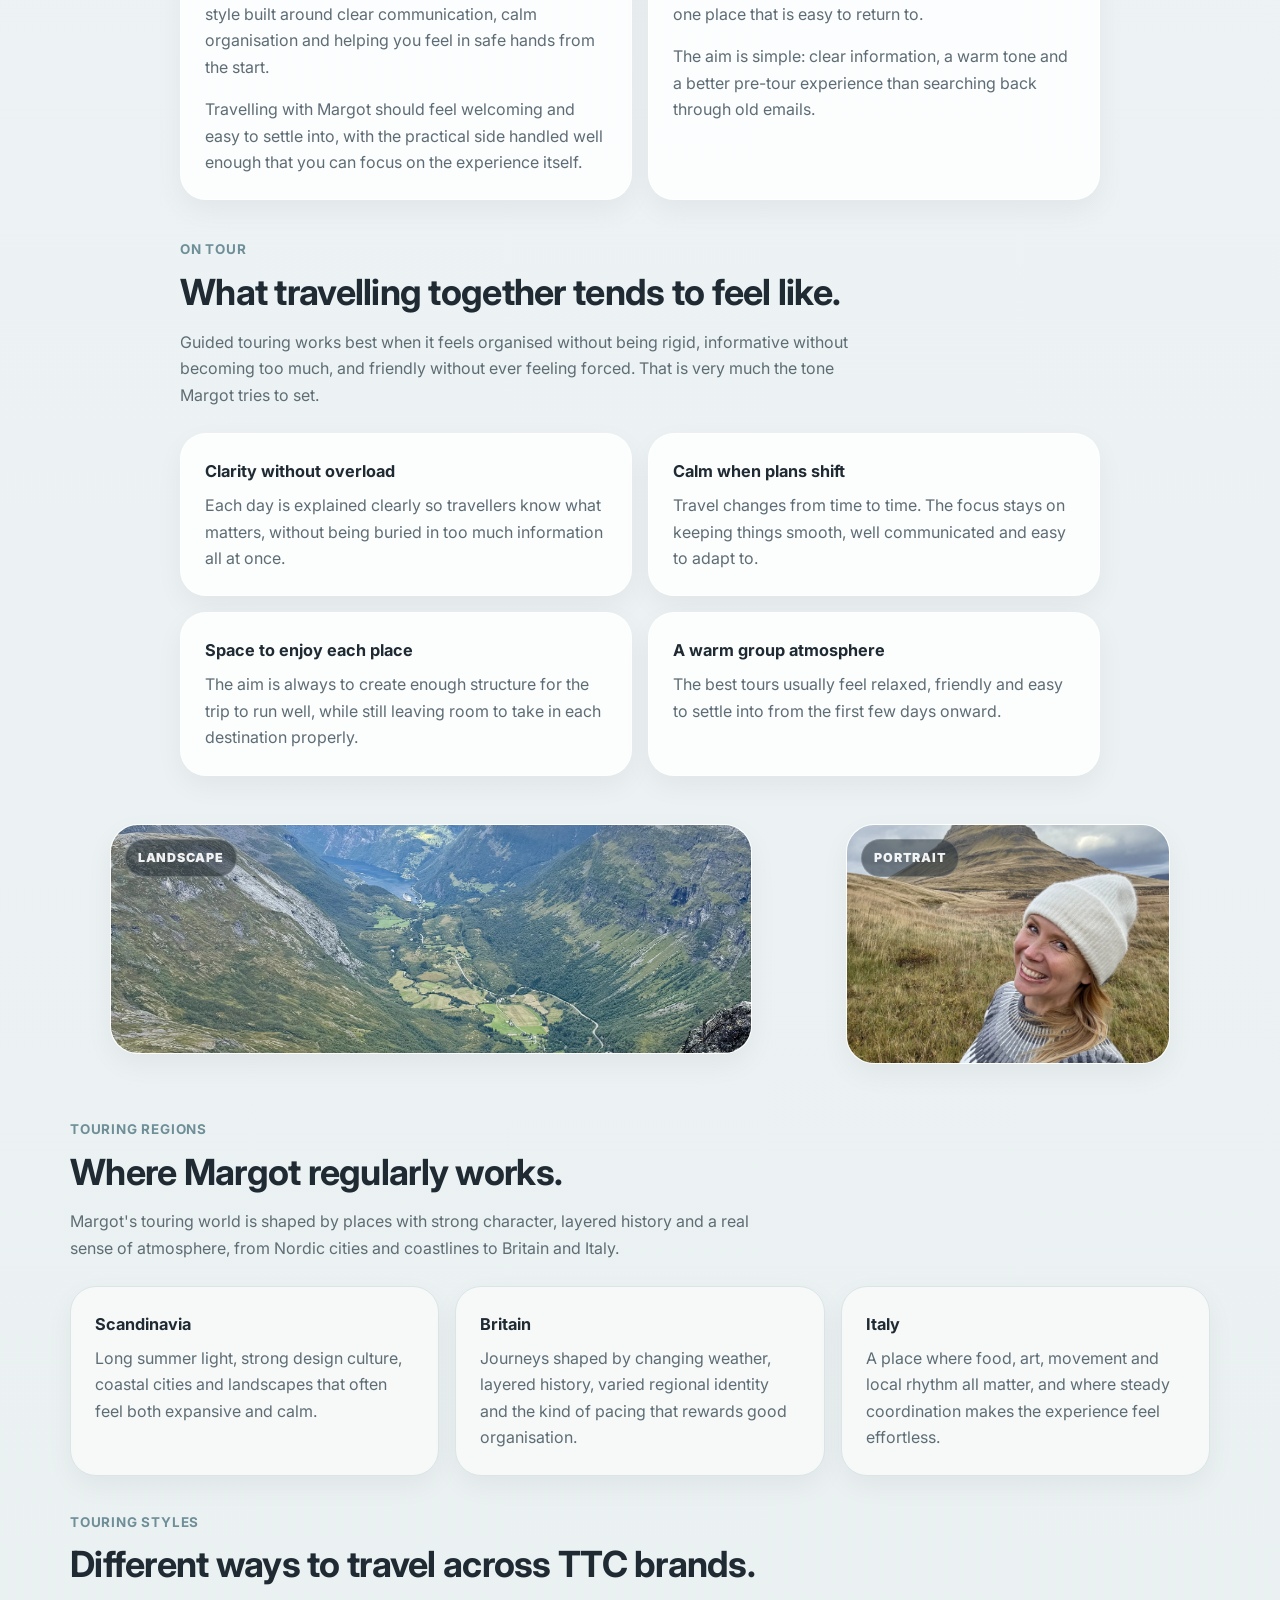
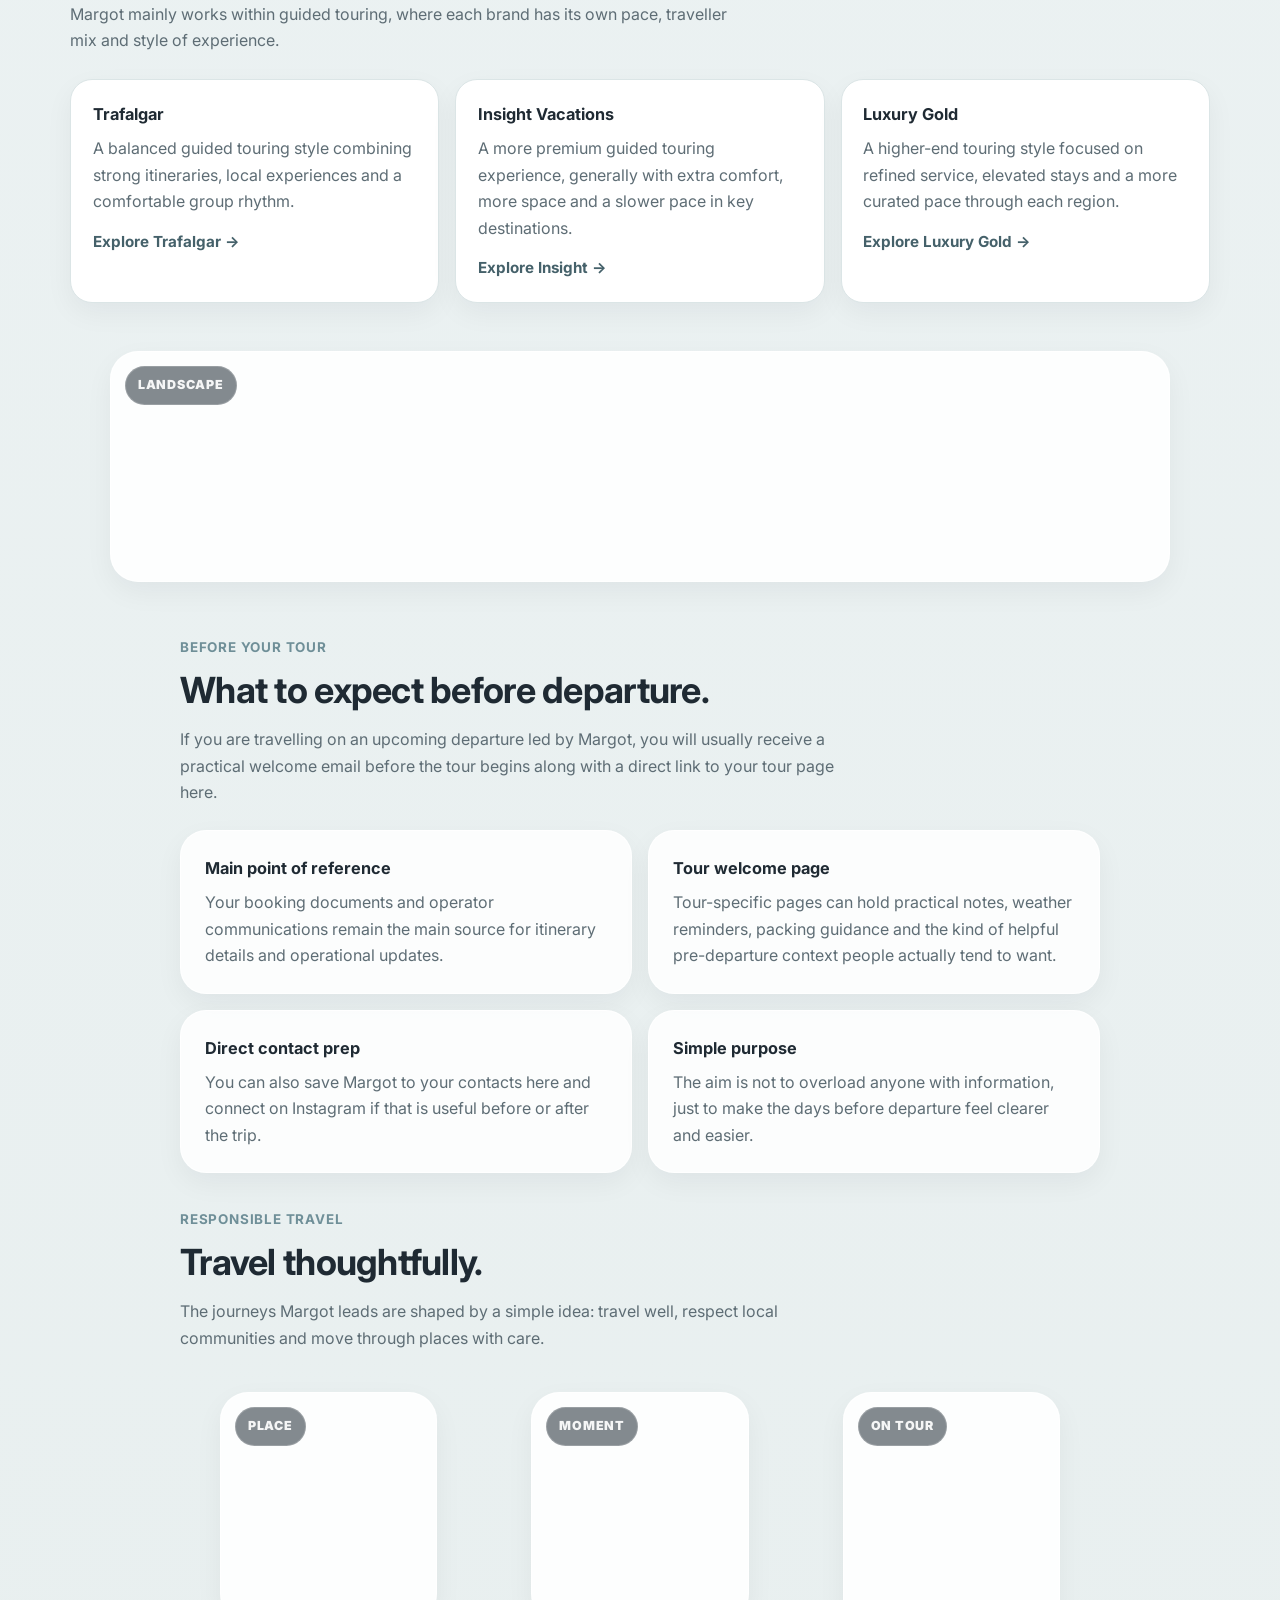
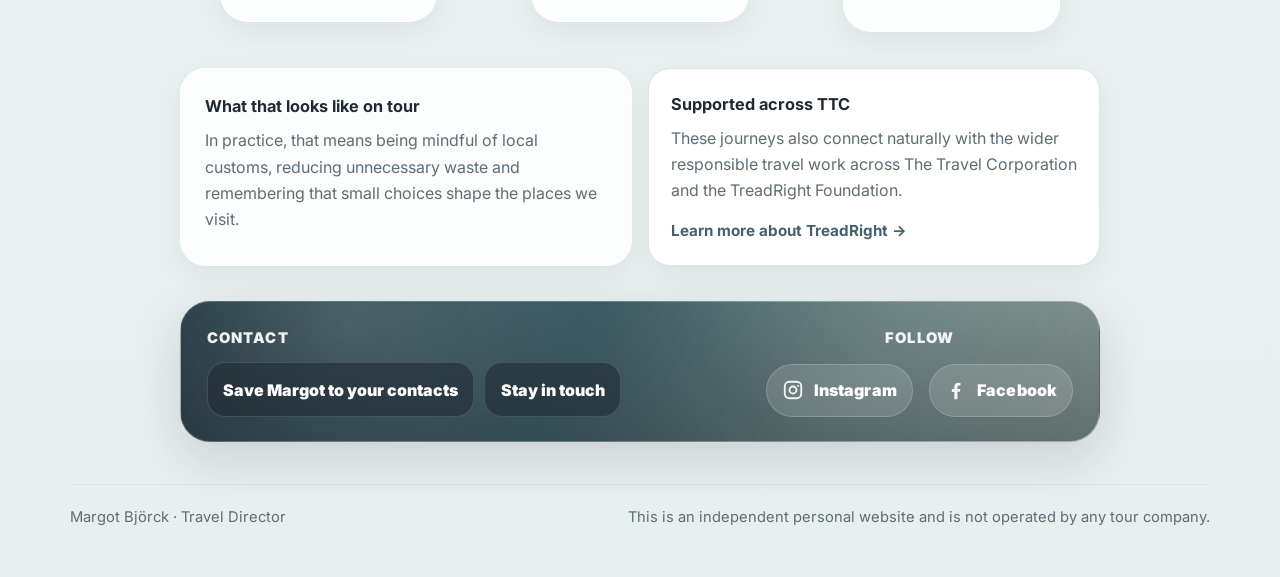
==== commit 08a43ed5: "Convert images to WebP for faster load times Co-Authored-By: Claude Sonnet 4.6 <noreply@anthropic.co" ====
--- a/index.html
+++ b/index.html
@@ -54,11 +54,11 @@
 
             <aside class="hero-aside" aria-label="From Margot">
               <div class="hero-aside-head">
-                <img class="hero-portrait" src="images/margot-harbour-portrait.jpeg" alt="Margot portrait" loading="lazy" />
+                <img class="hero-portrait" src="images/margot-harbour-portrait.webp" alt="Margot portrait" loading="lazy" />
                 <div class="hero-aside-meta">
                   <span class="hero-aside-kicker">From Margot</span>
                   <strong>Welcome</strong>
-                  <span class="hero-aside-sub">A practical hub for guests, built to be warmer than a standard email.</span>
+                  <span class="hero-aside-sub">A practical hub for travellers, with welcome pages, useful links and a gentler start to the journey.</span>
                 </div>
               </div>
 
@@ -83,17 +83,17 @@
 
         <div class="photo-spread" aria-label="Photo highlights">
           <figure class="photo-spread-main">
-            <img src="images/scotland-glencoe-valley.jpeg" alt="Glencoe landscape" loading="lazy" />
+            <img src="images/scotland-glencoe-valley.webp" alt="Glencoe landscape" loading="lazy" />
             <figcaption class="photo-label">Scotland</figcaption>
           </figure>
 
           <div class="photo-spread-stack" aria-label="On tour">
             <figure class="photo-spread-tile">
-              <img src="images/margot-harbour-portrait.jpeg" alt="Margot by the harbour" loading="lazy" />
+              <img src="images/margot-harbour-portrait.webp" alt="Margot by the harbour" loading="lazy" />
               <figcaption class="photo-label">Margot</figcaption>
             </figure>
             <figure class="photo-spread-tile">
-              <img src="images/margot-edinburgh-castle-pipers.jpeg" alt="Margot on tour in Edinburgh" loading="lazy" />
+              <img src="images/margot-edinburgh-castle-pipers.webp" alt="Margot on tour in Edinburgh" loading="lazy" />
               <figcaption class="photo-label">On Tour</figcaption>
             </figure>
           </div>
@@ -105,7 +105,7 @@
       <div class="container narrow">
         <div class="section-intro">
           <div class="kicker">Upcoming Tours</div>
-          <h2>Upcoming tours you may be joining.</h2>
+          <h2>Upcoming tours currently featured here.</h2>
           <p>
             If you are travelling on one of the departures below, you can open Margot's tour guide for practical notes before you leave, along with the official Trafalgar page for the full itinerary and overview.
           </p>
@@ -124,9 +124,9 @@
           </div>
 
           <div class="info-card">
-            <h3>More departures coming soon</h3>
-            <p>
-              Additional welcome pages can be added here as upcoming departures are confirmed.
+            <h3>More tour pages</h3>
+            <p>
+              As future departures are added, this section will stay the easiest place to find the practical pages linked to each tour.
             </p>
           </div>
         </div>
@@ -138,17 +138,17 @@
         <div class="photo-spread photo-spread--reverse" aria-label="More photo highlights">
           <div class="photo-spread-stack" aria-label="Scandinavia moments">
             <figure class="photo-spread-tile">
-              <img src="images/norway-lofoten-harbour-reflection.jpeg" alt="Harbour reflection in Lofoten" loading="lazy" />
+              <img src="images/norway-lofoten-harbour-reflection.webp" alt="Harbour reflection in Lofoten" loading="lazy" />
               <figcaption class="photo-label">Lofoten</figcaption>
             </figure>
             <figure class="photo-spread-tile">
-              <img src="images/norway-northern-lights-fjord.jpeg" alt="Northern lights over water" loading="lazy" />
+              <img src="images/norway-northern-lights-fjord.webp" alt="Northern lights over water" loading="lazy" />
               <figcaption class="photo-label">Northern Lights</figcaption>
             </figure>
           </div>
 
           <figure class="photo-spread-main">
-            <img src="images/italy-amalfi-coast-view.jpeg" alt="Amalfi coast view" loading="lazy" />
+            <img src="images/italy-amalfi-coast-view.webp" alt="Amalfi coast view" loading="lazy" />
             <figcaption class="photo-label">Italy</figcaption>
           </figure>
         </div>
@@ -161,13 +161,13 @@
           <div class="kicker">About Margot</div>
           <h2>Welcoming, organised and focused on making travel feel easy to settle into.</h2>
           <p>
-            Margot's style is calm, clear and guest-focused. The goal is never to overwhelm people with information, but to make sure they feel comfortable, informed and able to enjoy where they are.
+            Margot's style is calm, clear and people-focused. The goal is never to overwhelm anyone with information, but to make sure the journey feels comfortable, informed and easy to settle into.
           </p>
         </div>
 
         <div class="about-visual">
           <figure class="about-figure">
-            <img src="images/margot-fjord-selfie.jpeg" alt="Margot with a fjord view" loading="lazy" />
+            <img src="images/margot-fjord-selfie.webp" alt="Margot with a fjord view" loading="lazy" />
             <figcaption>
               Calm, clear touring with a warm group rhythm.
               <span>Margot works across Scandinavia, Britain and Italy.</span>
@@ -185,15 +185,15 @@
 
         <div class="home-gallery" aria-label="Photo highlights">
           <figure class="home-figure">
-            <img src="images/scotland-glencoe-valley.jpeg" alt="Glencoe landscape" loading="lazy" />
+            <img src="images/scotland-glencoe-valley.webp" alt="Glencoe landscape" loading="lazy" />
             <figcaption><strong>Scotland</strong><span>Glencoe.</span></figcaption>
           </figure>
           <figure class="home-figure">
-            <img src="images/margot-edinburgh-castle-pipers.jpeg" alt="Margot on tour in Edinburgh" loading="lazy" />
+            <img src="images/margot-edinburgh-castle-pipers.webp" alt="Margot on tour in Edinburgh" loading="lazy" />
             <figcaption><strong>Margot in Edinburgh</strong><span>Making friends!</span></figcaption>
           </figure>
           <figure class="home-figure">
-            <img class="home-figure-img home-figure-img--amalfi" src="images/italy-amalfi-coast-view.jpeg" alt="Amalfi coastline view" loading="lazy" />
+            <img class="home-figure-img home-figure-img--amalfi" src="images/italy-amalfi-coast-view.webp" alt="Amalfi coastline view" loading="lazy" />
             <figcaption><strong>Amalfi Coast</strong><span>What a view.</span></figcaption>
           </figure>
         </div>
@@ -210,10 +210,10 @@
 
           <div class="about-card">
             <p>
-              This site is your first little point of contact before we meet, with tour welcome pages, practical notes and a glimpse of how Margot likes to run things on the road.
-            </p>
-            <p>
-              It has been shaped over time from what guests actually ask for, plus Margot's own experience, and it will keep evolving with more real tour photos and helpful updates.
+              This site brings together Margot's welcome pages, practical notes and a few snapshots from the road in one place that is easy to return to.
+            </p>
+            <p>
+              The aim is simple: clear information, a warm tone and a better pre-tour experience than searching back through old emails.
             </p>
           </div>
         </div>
@@ -234,7 +234,7 @@
           <div class="info-card">
             <h3>Clarity without overload</h3>
             <p>
-              Each day is explained clearly so guests know what matters, without being buried in too much information all at once.
+              Each day is explained clearly so travellers know what matters, without being buried in too much information all at once.
             </p>
           </div>
 
@@ -266,12 +266,12 @@
 	      <div class="container">
 	        <div class="photo-break" aria-label="Photo highlights">
 	          <figure class="photo-placeholder photo-placeholder--filled photo-placeholder--landscape">
-	            <img class="photo-placeholder-img" src="images/norway-trollstigen-valley.jpeg" alt="Mountain valley landscape" loading="lazy" />
+	            <img class="photo-placeholder-img" src="images/norway-trollstigen-valley.webp" alt="Mountain valley landscape" loading="lazy" />
 	            <span class="photo-placeholder-tag">Landscape</span>
 	          </figure>
 
 	          <figure class="photo-placeholder photo-placeholder--filled photo-placeholder--portrait">
-	              <img class="photo-placeholder-img" src="images/margot-mountain-selfie.jpeg" alt="Margot on tour" loading="lazy" />
+	              <img class="photo-placeholder-img" src="images/margot-mountain-selfie.webp" alt="Margot on tour" loading="lazy" />
 	            <span class="photo-placeholder-tag">Portrait</span>
 	          </figure>
 	        </div>
@@ -319,7 +319,7 @@
           <div class="kicker">Touring Styles</div>
           <h2>Different ways to travel across TTC brands.</h2>
           <p>
-            Margot mainly works within guided touring, where each brand has its own pace, guest mix and style of experience.
+            Margot mainly works within guided touring, where each brand has its own pace, traveller mix and style of experience.
           </p>
         </div>
 
@@ -347,9 +347,9 @@
 
 	    <section class="section">
 	      <div class="container">
-	        <div class="photo-break photo-break--single" aria-label="Photo placeholder">
+	        <div class="photo-break photo-break--single" aria-label="Landscape highlight">
 	          <figure class="photo-placeholder photo-placeholder--filled photo-placeholder--landscape">
-	            <img class="photo-placeholder-img" src="images/norway-turquoise-lake.jpeg" alt="Turquoise lake landscape" loading="lazy" />
+	            <img class="photo-placeholder-img" src="images/norway-turquoise-lake.webp" alt="Turquoise lake landscape" loading="lazy" />
 	            <span class="photo-placeholder-tag">Landscape</span>
 	          </figure>
 	        </div>
@@ -377,7 +377,7 @@
           <div class="info-card">
             <h3>Tour welcome page</h3>
             <p>
-              Tour-specific pages can hold practical notes, weather reminders, packing guidance, photo spaces and the kind of helpful pre-departure context guests actually tend to want.
+              Tour-specific pages can hold practical notes, weather reminders, packing guidance and the kind of helpful pre-departure context people actually tend to want.
             </p>
           </div>
 
@@ -391,7 +391,7 @@
           <div class="info-card">
             <h3>Simple purpose</h3>
             <p>
-              The aim is not to overload guests with information, just to make the days before departure feel clearer and easier.
+              The aim is not to overload anyone with information, just to make the days before departure feel clearer and easier.
             </p>
           </div>
         </div>
@@ -408,19 +408,19 @@
 	          </p>
 	        </div>
 
-	        <div class="mtm-photo-row" aria-label="Make Travel Matter photo placeholders">
-	          <div class="photo-placeholder photo-placeholder--landscape" role="img" aria-label="Make Travel Matter landscape placeholder">
-	            <span class="photo-placeholder-tag">MTM</span>
-	            <span class="photo-placeholder-center">Landscape</span>
-	          </div>
-	          <div class="photo-placeholder photo-placeholder--landscape" role="img" aria-label="Make Travel Matter landscape placeholder">
-	            <span class="photo-placeholder-tag">MTM</span>
-	            <span class="photo-placeholder-center">People</span>
-	          </div>
-	          <div class="photo-placeholder photo-placeholder--portrait" role="img" aria-label="Make Travel Matter portrait placeholder">
-	            <span class="photo-placeholder-tag">MTM</span>
-	            <span class="photo-placeholder-center">Portrait</span>
-	          </div>
+	        <div class="mtm-photo-row" aria-label="Responsible travel highlights">
+	          <figure class="photo-placeholder photo-placeholder--filled photo-placeholder--landscape">
+	            <img class="photo-placeholder-img" src="images/norway-lofoten-harbour-reflection.webp" alt="Harbour reflection in Norway" loading="lazy" />
+	            <span class="photo-placeholder-tag">Place</span>
+	          </figure>
+	          <figure class="photo-placeholder photo-placeholder--filled photo-placeholder--landscape">
+	            <img class="photo-placeholder-img" src="images/margot-northern-lights-celebration.webp" alt="Margot enjoying a northern lights moment" loading="lazy" />
+	            <span class="photo-placeholder-tag">Moment</span>
+	          </figure>
+	          <figure class="photo-placeholder photo-placeholder--filled photo-placeholder--portrait">
+	            <img class="photo-placeholder-img" src="images/margot-trollstigen-lookout.webp" alt="Margot at the Trollstigen lookout" loading="lazy" />
+	            <span class="photo-placeholder-tag">On Tour</span>
+	          </figure>
 	        </div>
 
 	        <div class="info-grid">
--- a/assets/style.css
+++ b/assets/style.css
@@ -1,13 +1,13 @@
 :root {
-  --bg: #f6f2eb;
+  --bg: #edf3f4;
   --paper: #ffffff;
-  --paper-soft: #fbf8f3;
+  --paper-soft: #f6f9f8;
   --text: #1f2a33;
-  --muted: #606c76;
-  --line: #e6ddd0;
-  --accent: #7e6846;
-  --accent-dark: #675235;
-  --deep: #24313a;
+  --muted: #5e6d75;
+  --line: #dbe5e6;
+  --accent: #6f8f98;
+  --accent-dark: #45616a;
+  --deep: #21323b;
   --shadow: 0 16px 40px rgba(20, 28, 35, 0.08);
   --shadow-soft: 0 10px 28px rgba(20, 28, 35, 0.05);
   --radius: 22px;
@@ -27,8 +27,9 @@
   font-family: "Inter", system-ui, -apple-system, BlinkMacSystemFont, "Segoe UI", sans-serif;
   color: var(--text);
   background:
-    radial-gradient(circle at top left, rgba(126, 104, 70, 0.08), transparent 24%),
-    linear-gradient(180deg, #f8f5ef 0%, #f6f2eb 52%, #f3eee6 100%);
+    radial-gradient(circle at top left, rgba(111, 143, 152, 0.12), transparent 26%),
+    radial-gradient(circle at top right, rgba(126, 153, 138, 0.1), transparent 24%),
+    linear-gradient(180deg, #f4f8f8 0%, #edf3f4 52%, #e8efef 100%);
   line-height: 1.65;
 }
 
@@ -56,8 +57,8 @@
   top: 0;
   z-index: 50;
   backdrop-filter: blur(12px);
-  background: rgba(248, 245, 239, 0.84);
-  border-bottom: 1px solid rgba(230, 221, 208, 0.8);
+  background: rgba(244, 248, 248, 0.84);
+  border-bottom: 1px solid rgba(219, 229, 230, 0.84);
 }
 
 .topbar-inner {
@@ -107,9 +108,9 @@
 .hero-home {
   background:
     radial-gradient(circle at 18% 18%, rgba(255, 255, 255, 0.22), transparent 18%),
-    radial-gradient(circle at 82% 20%, rgba(196, 174, 131, 0.16), transparent 20%),
-    linear-gradient(120deg, rgba(20, 43, 55, 0.86) 0%, rgba(28, 62, 74, 0.78) 36%, rgba(84, 97, 71, 0.66) 66%, rgba(131, 106, 69, 0.76) 100%),
-    url("../images/scotland-glencoe-valley.jpeg") center 44% / cover no-repeat;
+    radial-gradient(circle at 82% 20%, rgba(153, 183, 190, 0.16), transparent 20%),
+    linear-gradient(120deg, rgba(25, 52, 62, 0.88) 0%, rgba(43, 79, 92, 0.8) 38%, rgba(88, 118, 116, 0.7) 68%, rgba(129, 145, 130, 0.72) 100%),
+    url("../images/scotland-glencoe-valley.webp") center 44% / cover no-repeat;
 }
 
 .hero-home::before,
@@ -122,7 +123,7 @@
     radial-gradient(circle at 12% 12%, rgba(255, 255, 255, 0.26), transparent 12%),
     radial-gradient(circle at 74% 18%, rgba(255, 255, 255, 0.12), transparent 12%),
     linear-gradient(180deg, rgba(16, 26, 34, 0.08), rgba(16, 26, 34, 0.46)),
-    linear-gradient(120deg, #314c58 0 24%, #536a52 24% 48%, #7c6140 48% 72%, #24313a 72% 100%);
+    linear-gradient(120deg, #355766 0 24%, #53756f 24% 49%, #7f9a93 49% 74%, #223640 74% 100%);
   clip-path: polygon(0 58%, 12% 47%, 22% 55%, 35% 42%, 45% 54%, 56% 44%, 67% 57%, 78% 46%, 89% 54%, 100% 43%, 100% 100%, 0 100%);
   opacity: 0.9;
 }
@@ -132,7 +133,7 @@
   background:
     radial-gradient(circle at 16% 18%, rgba(255, 255, 255, 0.2), transparent 18%),
     radial-gradient(circle at 84% 16%, rgba(255, 255, 255, 0.12), transparent 14%),
-    linear-gradient(125deg, rgba(32, 49, 58, 0.98) 0%, rgba(40, 71, 77, 0.88) 40%, rgba(89, 109, 84, 0.76) 70%, rgba(141, 111, 71, 0.86) 100%);
+    linear-gradient(125deg, rgba(31, 49, 57, 0.98) 0%, rgba(42, 74, 82, 0.9) 40%, rgba(86, 113, 110, 0.78) 72%, rgba(121, 136, 129, 0.84) 100%);
 }
 
 .hero::after {
@@ -413,9 +414,9 @@
   overflow: hidden;
   border: 1px dashed rgba(230, 221, 208, 0.95);
   background:
-    radial-gradient(circle at 18% 18%, rgba(126, 104, 70, 0.1), transparent 36%),
-    radial-gradient(circle at 78% 28%, rgba(36, 49, 58, 0.08), transparent 40%),
-    linear-gradient(135deg, rgba(255, 255, 255, 0.92), rgba(251, 248, 243, 0.98));
+    radial-gradient(circle at 18% 18%, rgba(111, 143, 152, 0.1), transparent 36%),
+    radial-gradient(circle at 78% 28%, rgba(69, 97, 106, 0.08), transparent 40%),
+    linear-gradient(135deg, rgba(255, 255, 255, 0.94), rgba(246, 249, 248, 0.98));
   box-shadow: var(--shadow-soft);
   transition: transform 0.22s ease, box-shadow 0.22s ease, border-color 0.22s ease;
 }
@@ -500,8 +501,8 @@
   color: #fff;
   background:
     radial-gradient(circle at 18% 18%, rgba(255, 255, 255, 0.16), transparent 34%),
-    radial-gradient(circle at 82% 28%, rgba(196, 174, 131, 0.18), transparent 38%),
-    linear-gradient(120deg, rgba(20, 43, 55, 0.92) 0%, rgba(28, 62, 74, 0.84) 42%, rgba(84, 97, 71, 0.76) 70%, rgba(131, 106, 69, 0.84) 100%);
+    radial-gradient(circle at 82% 28%, rgba(153, 183, 190, 0.18), transparent 38%),
+    linear-gradient(120deg, rgba(24, 47, 57, 0.94) 0%, rgba(36, 72, 82, 0.86) 42%, rgba(82, 108, 104, 0.78) 72%, rgba(122, 138, 129, 0.84) 100%);
   box-shadow: 0 18px 50px rgba(16, 26, 34, 0.14);
   border: 1px solid rgba(255, 255, 255, 0.16);
 }
@@ -729,7 +730,7 @@
 .about-style {
   border-radius: 28px;
   padding: 1.2rem 1.2rem 1.25rem;
-  background: linear-gradient(180deg, rgba(255, 255, 255, 0.88), rgba(251, 248, 243, 0.94));
+  background: linear-gradient(180deg, rgba(255, 255, 255, 0.9), rgba(246, 249, 248, 0.95));
   border: 1px solid var(--line);
   box-shadow: var(--shadow-soft);
 }
@@ -739,8 +740,8 @@
   margin-bottom: 0.75rem;
   padding: 0.4rem 0.7rem;
   border-radius: 999px;
-  background: rgba(126, 104, 70, 0.12);
-  border: 1px solid rgba(126, 104, 70, 0.18);
+  background: rgba(111, 143, 152, 0.12);
+  border: 1px solid rgba(111, 143, 152, 0.18);
   color: var(--accent-dark);
   font-size: 0.76rem;
   font-weight: 800;
@@ -817,8 +818,8 @@
   box-shadow: var(--shadow);
   background:
     radial-gradient(circle at 18% 18%, rgba(255, 255, 255, 0.22), transparent 20%),
-    linear-gradient(135deg, rgba(20, 43, 55, 0.72) 0%, rgba(49, 76, 88, 0.66) 38%, rgba(90, 108, 79, 0.58) 68%, rgba(130, 104, 67, 0.66) 100%),
-    url("../images/margot-mountain-selfie.jpeg") center 32% / cover no-repeat;
+    linear-gradient(135deg, rgba(24, 47, 57, 0.74) 0%, rgba(53, 87, 98, 0.68) 38%, rgba(90, 118, 115, 0.6) 70%, rgba(132, 149, 139, 0.66) 100%),
+    url("../images/margot-mountain-selfie.webp") center 32% / cover no-repeat;
 }
 
 .guide-portrait-glow {
@@ -911,7 +912,7 @@
   border-radius: 24px;
   background:
     radial-gradient(circle at top left, rgba(255, 255, 255, 0.22), transparent 24%),
-    linear-gradient(135deg, rgba(49, 76, 88, 0.12), rgba(90, 108, 79, 0.08) 58%, rgba(130, 104, 67, 0.14));
+    linear-gradient(135deg, rgba(53, 87, 98, 0.12), rgba(90, 118, 115, 0.08) 58%, rgba(132, 149, 139, 0.14));
   border: 1px solid rgba(255, 255, 255, 0.92);
   box-shadow: var(--shadow-soft);
   display: flex;
@@ -1135,11 +1136,11 @@
 
 #upcoming-tours .info-card[href] {
   position: relative;
-  background: linear-gradient(180deg, rgba(255, 255, 255, 0.92), rgba(251, 248, 243, 0.96));
+  background: linear-gradient(180deg, rgba(255, 255, 255, 0.94), rgba(246, 249, 248, 0.96));
 }
 
 #upcoming-tours .info-card[href]:hover {
-  background: linear-gradient(180deg, rgba(255, 255, 255, 0.98), rgba(248, 244, 237, 0.98));
+  background: linear-gradient(180deg, rgba(255, 255, 255, 0.98), rgba(241, 246, 245, 0.98));
 }
 
 #upcoming-tours .info-card:not([href]) {
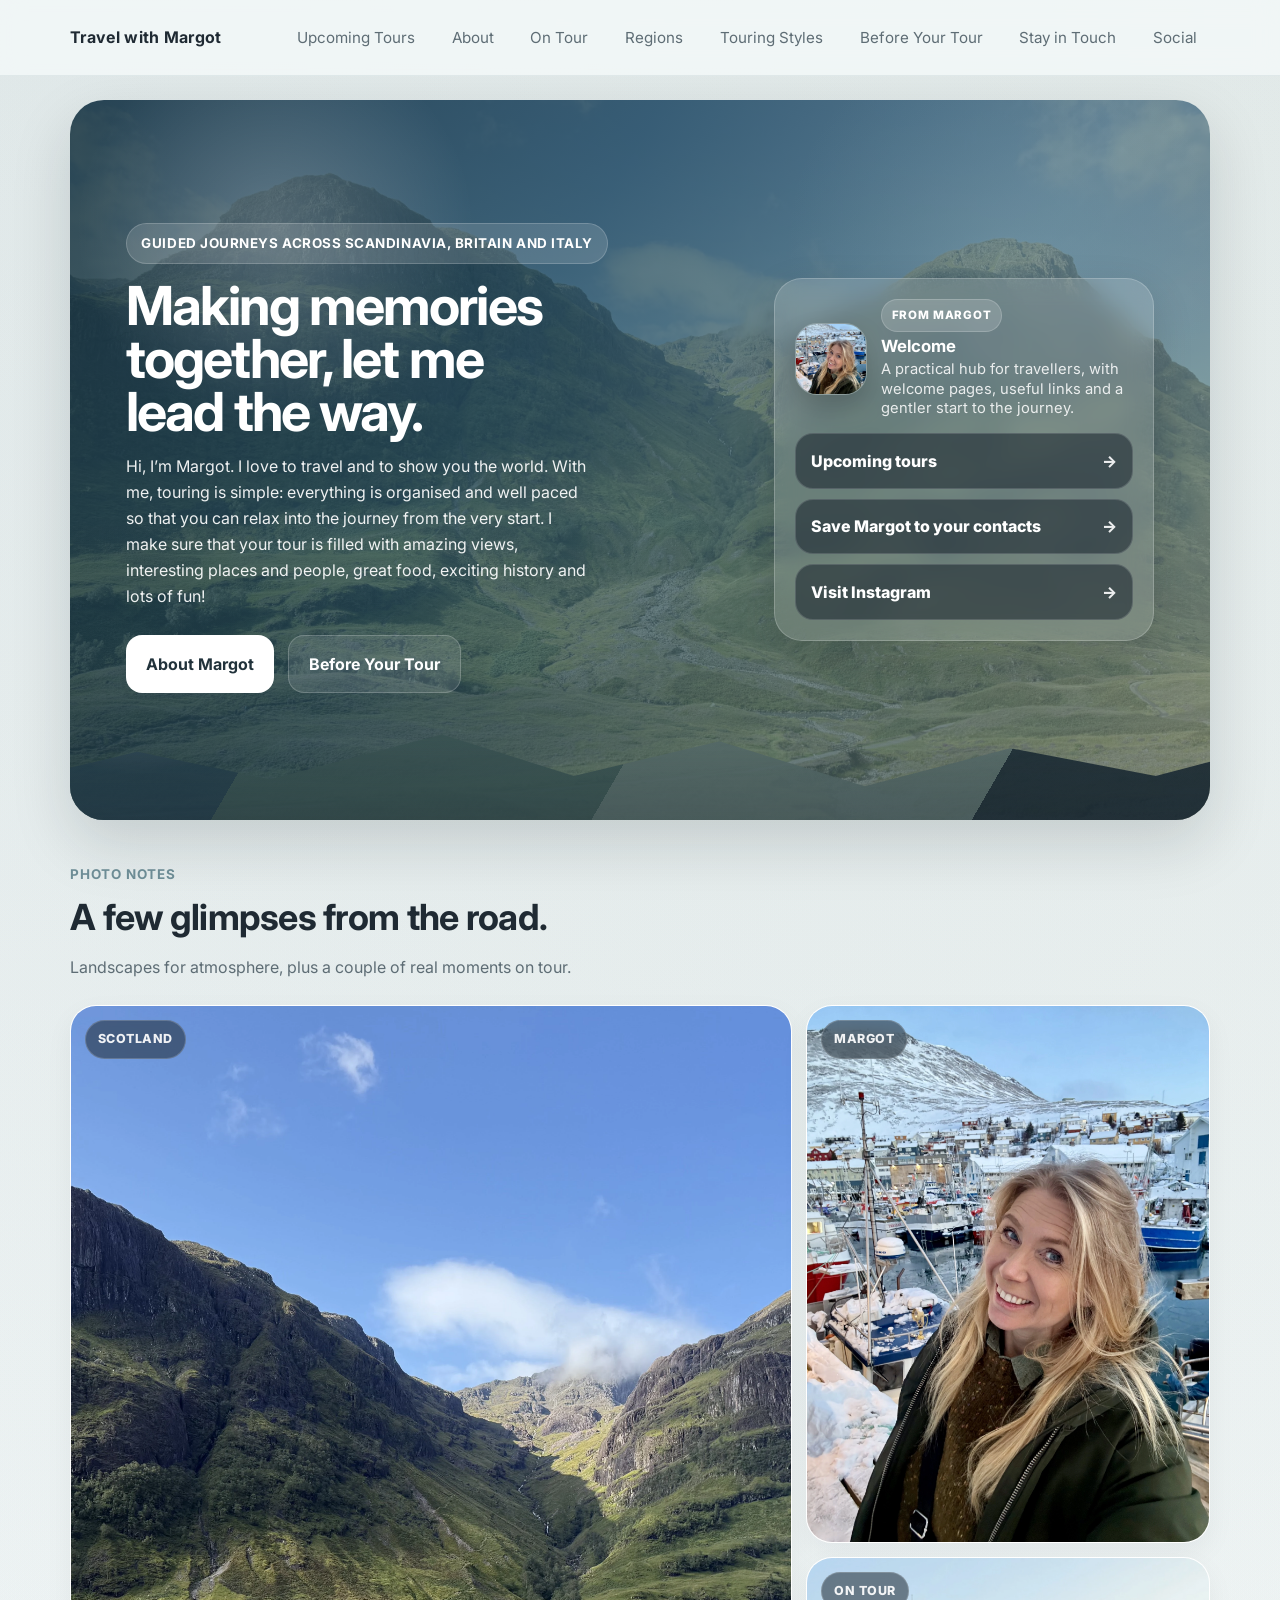
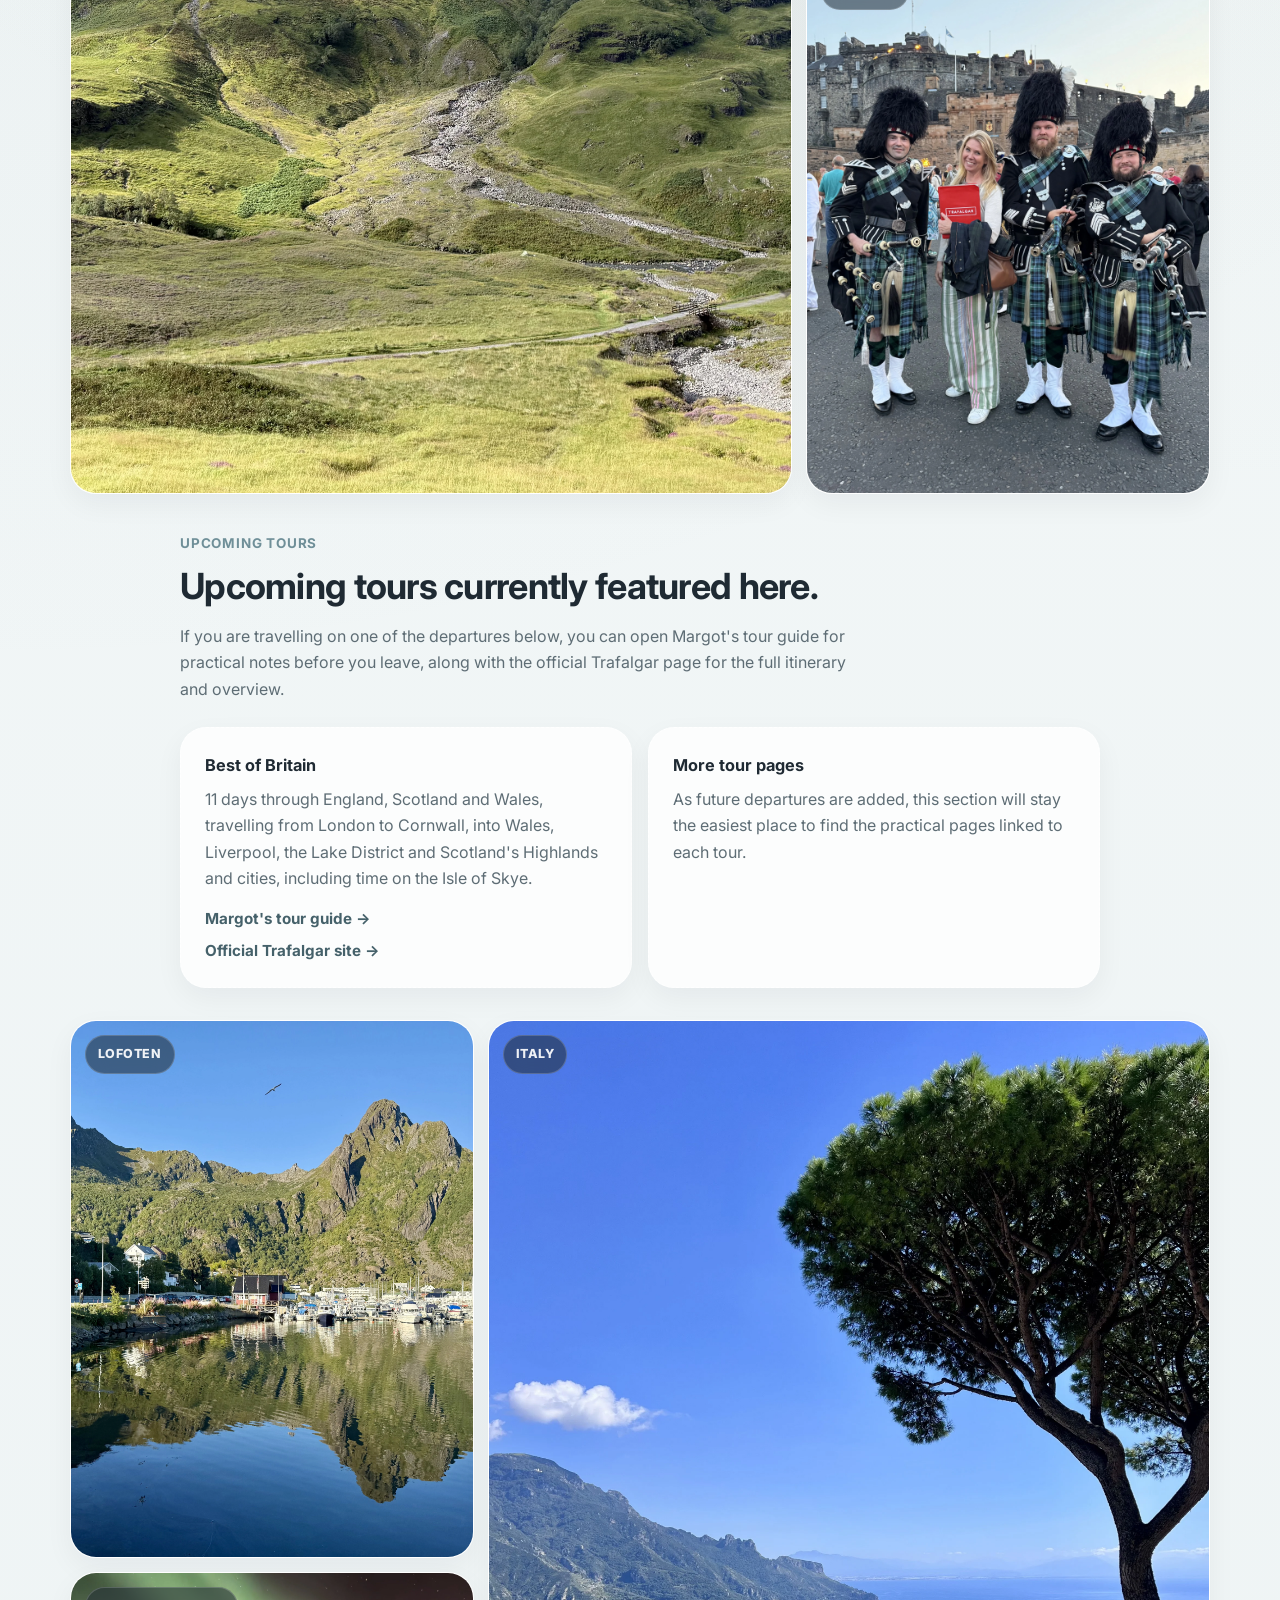
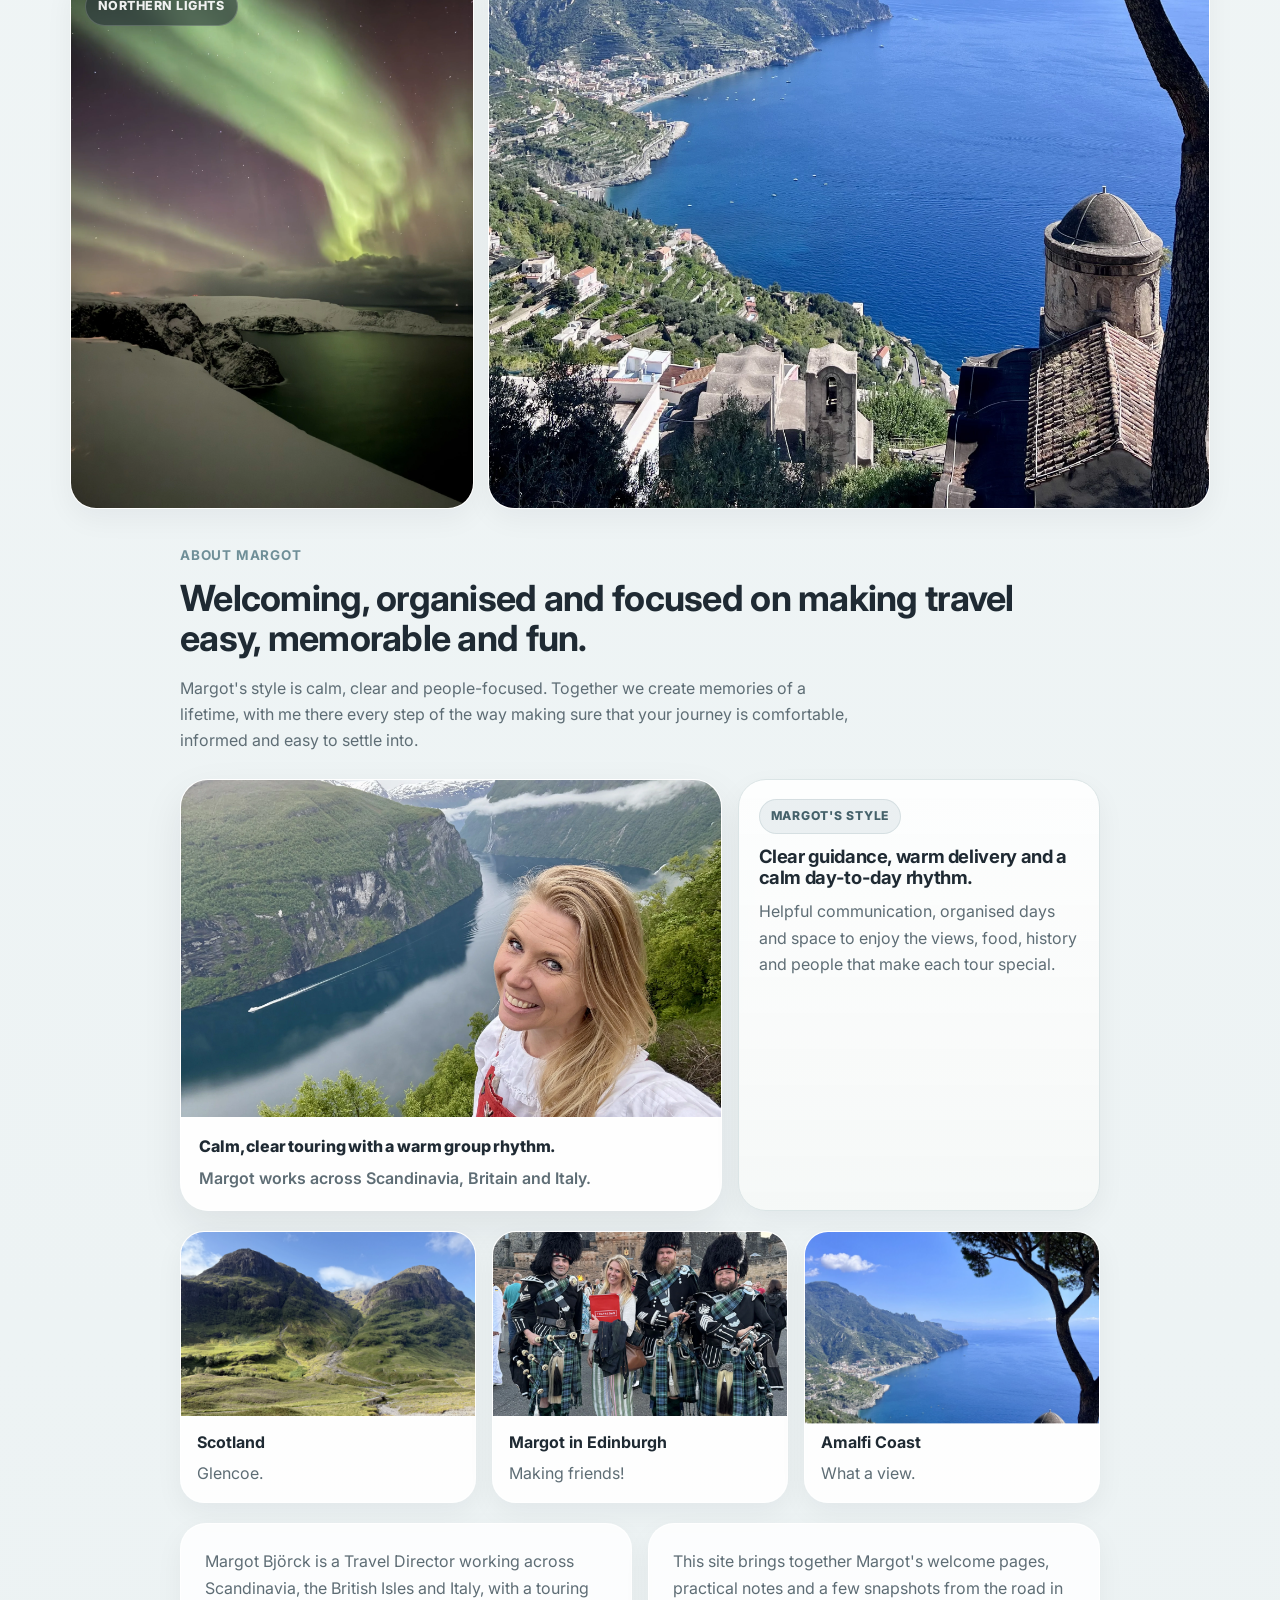
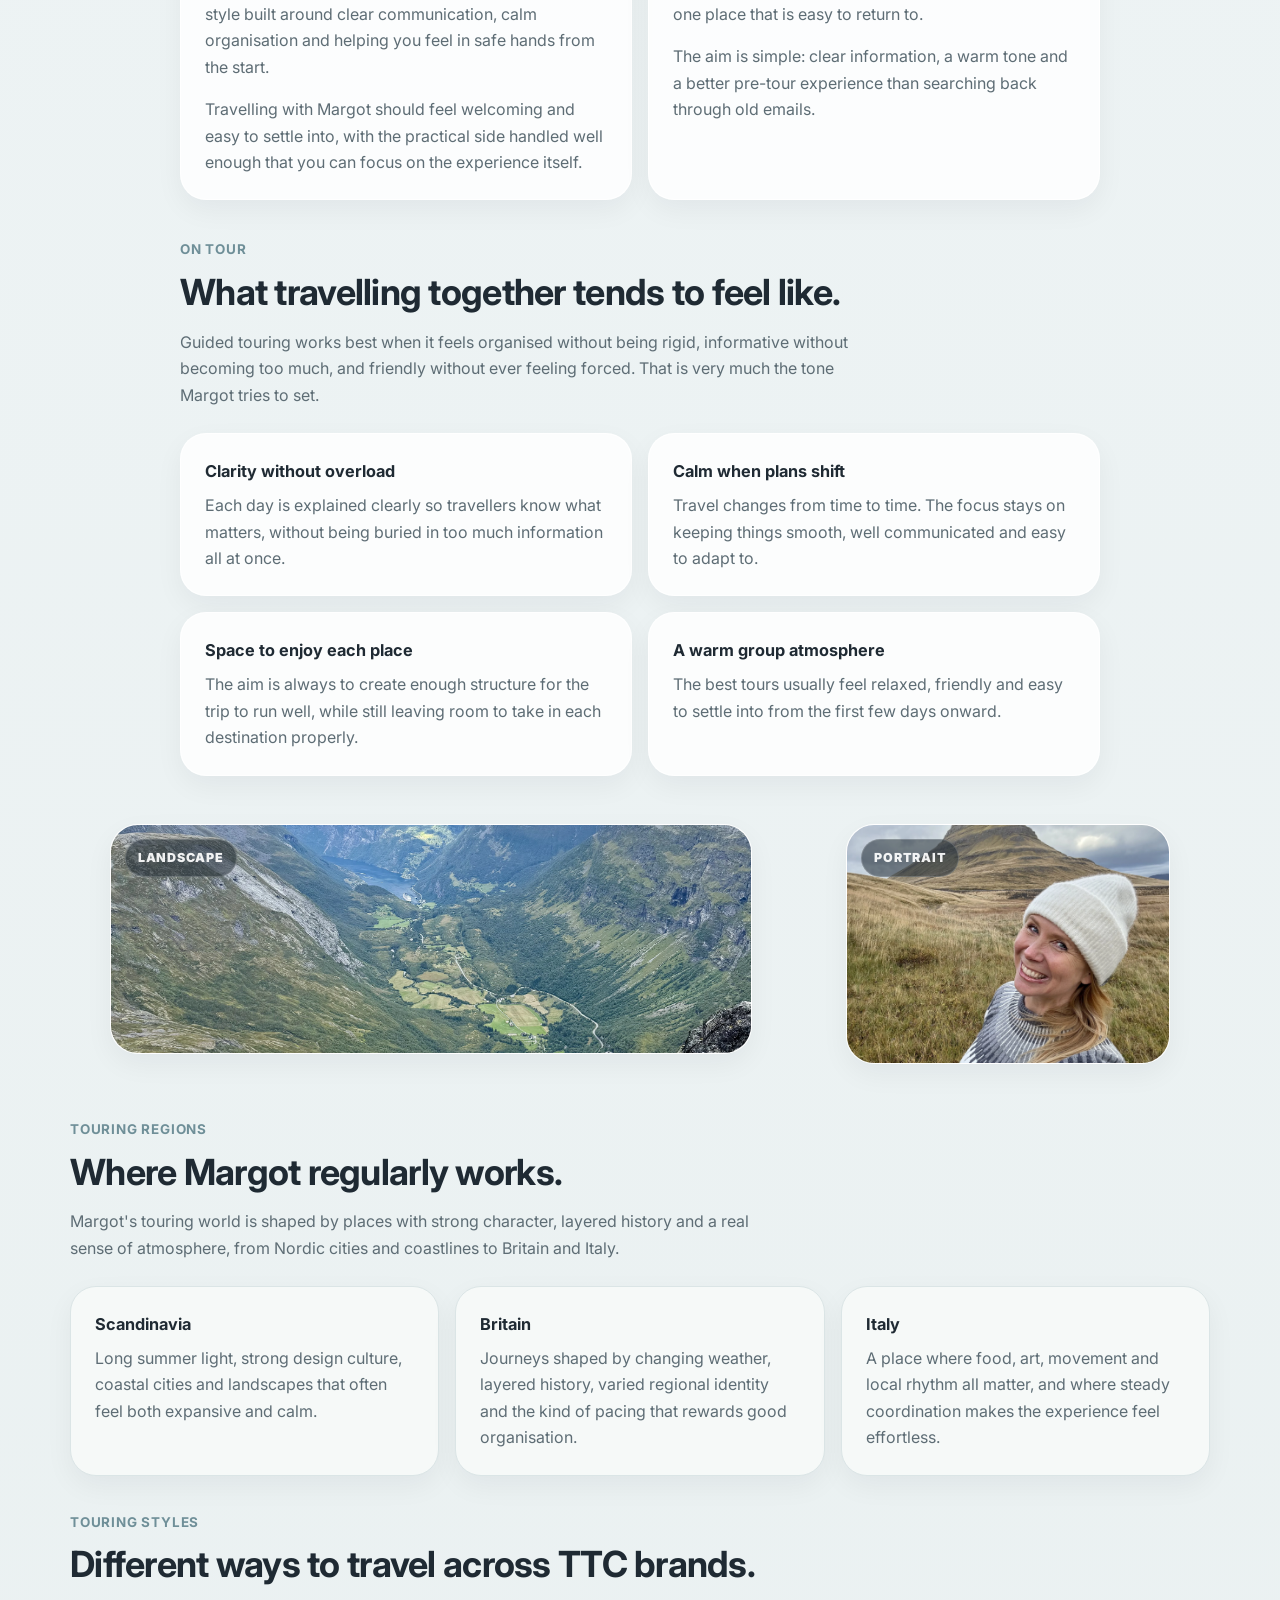
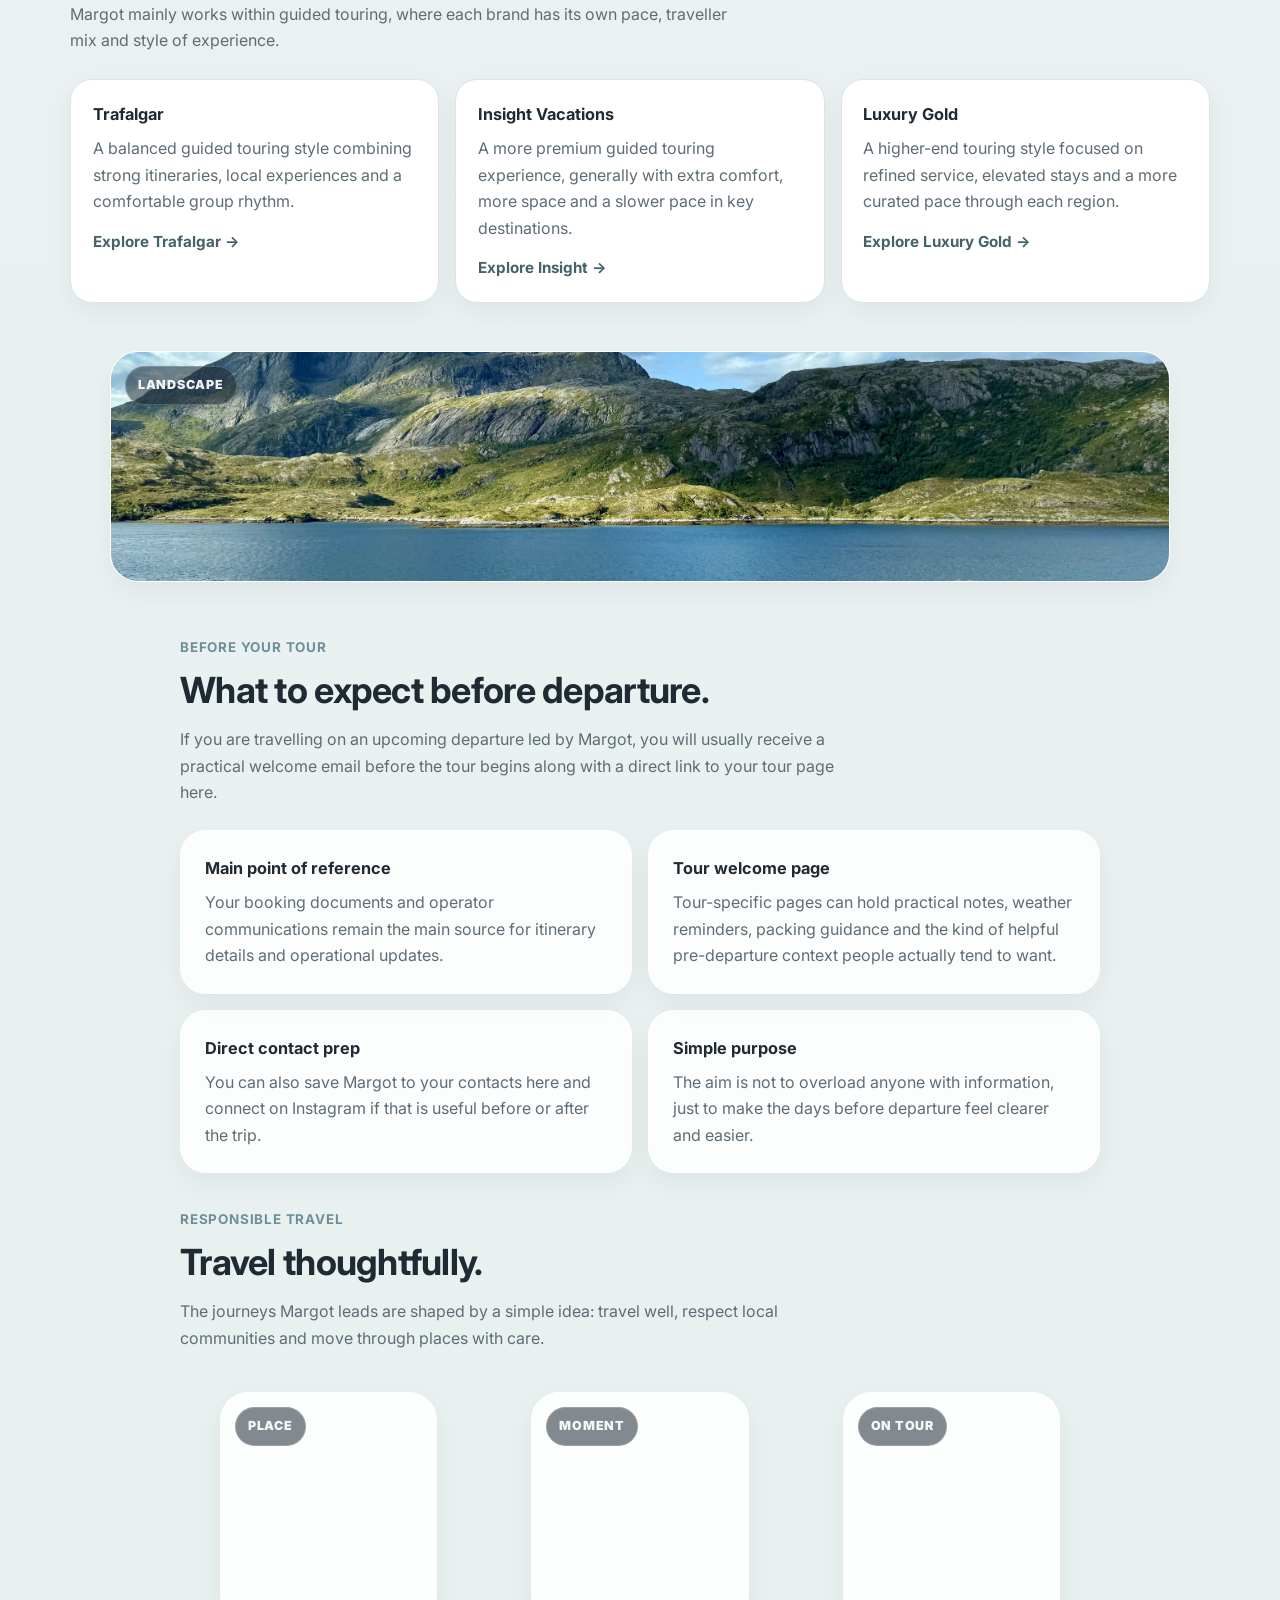
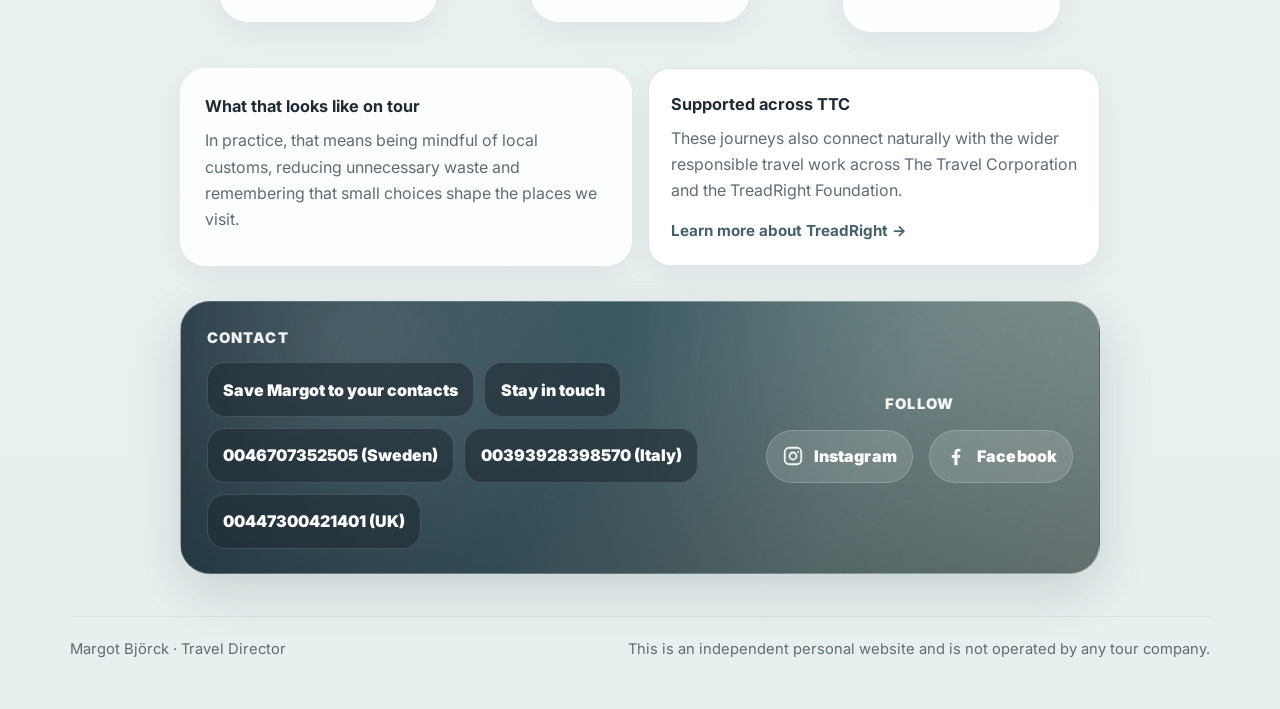
==== commit 194389a4: "Update Margot homepage copy and contacts" ====
--- a/index.html
+++ b/index.html
@@ -6,7 +6,7 @@
   <title>Travel with Margot</title>
   <meta
     name="description"
-    content="Margot Björck is a Travel Director leading guided journeys across Scandinavia, Britain and Italy with a calm, clear and welcoming touring style."
+    content="Margot Björck is a Travel Director leading guided journeys across Scandinavia, Britain and Italy with a welcoming, organised and people-focused touring style."
   />
   <link rel="stylesheet" href="assets/style.css" />
   <link rel="preconnect" href="https://fonts.googleapis.com" />
@@ -41,9 +41,9 @@
           <div class="hero-inner">
             <div class="hero-copy">
               <div class="eyebrow">Guided journeys across Scandinavia, Britain and Italy</div>
-              <h1>Travel that feels welcoming, steady and thoughtfully led.</h1>
+              <h1>Making memories together, let me lead the way.</h1>
               <p class="hero-sub">
-                Hi, I’m Margot. My goal on tour is simple: keep the trip organised and well paced, answer questions clearly, and help you relax into the journey from the very start.
+                Hi, I’m Margot. I love to travel and to show you the world. With me, touring is simple: everything is organised and well paced so that you can relax into the journey from the very start. I make sure that your tour is filled with amazing views, interesting places and people, great food, exciting history and lots of fun!
               </p>
 
               <div class="cta-row">
@@ -159,9 +159,9 @@
       <div class="container narrow">
         <div class="section-intro">
           <div class="kicker">About Margot</div>
-          <h2>Welcoming, organised and focused on making travel feel easy to settle into.</h2>
-          <p>
-            Margot's style is calm, clear and people-focused. The goal is never to overwhelm anyone with information, but to make sure the journey feels comfortable, informed and easy to settle into.
+          <h2>Welcoming, organised and focused on making travel easy, memorable and fun.</h2>
+          <p>
+            Margot's style is calm, clear and people-focused. Together we create memories of a lifetime, with me there every step of the way making sure that your journey is comfortable, informed and easy to settle into.
           </p>
         </div>
 
@@ -176,9 +176,9 @@
 
           <div class="about-style">
             <div class="about-style-kicker">Margot's style</div>
-            <h3>Clear guidance, warm delivery, calm day-to-day rhythm.</h3>
-            <p>
-              Helpful communication, no overload. Organised days, but never rigid. Space to enjoy places properly.
+            <h3>Clear guidance, warm delivery and a calm day-to-day rhythm.</h3>
+            <p>
+              Helpful communication, organised days and space to enjoy the views, food, history and people that make each tour special.
             </p>
           </div>
         </div>
@@ -450,6 +450,9 @@
             <div class="contact-social-links">
               <a class="contact-social-link" href="margot-bjorck.vcf">Save Margot to your contacts</a>
               <a class="contact-social-link" href="join.html">Stay in touch</a>
+              <a class="contact-social-link" href="tel:+46707352505">0046707352505 (Sweden)</a>
+              <a class="contact-social-link" href="tel:+393928398570">00393928398570 (Italy)</a>
+              <a class="contact-social-link" href="tel:+447300421401">00447300421401 (UK)</a>
             </div>
           </div>
 
--- a/assets/style.css
+++ b/assets/style.css
@@ -1265,6 +1265,7 @@
     overflow-x: auto;
     white-space: nowrap;
     -webkit-overflow-scrolling: touch;
+    max-width: 100%;
     width: 100%;
     gap: 0.5rem;
     padding-bottom: 0.25rem;
@@ -1284,6 +1285,13 @@
     padding-top: 1rem;
   }
 
+  .eyebrow {
+    max-width: 100%;
+    border-radius: 24px;
+    white-space: normal;
+    line-height: 1.45;
+  }
+
   h1 {
     max-width: 7.8ch;
   }
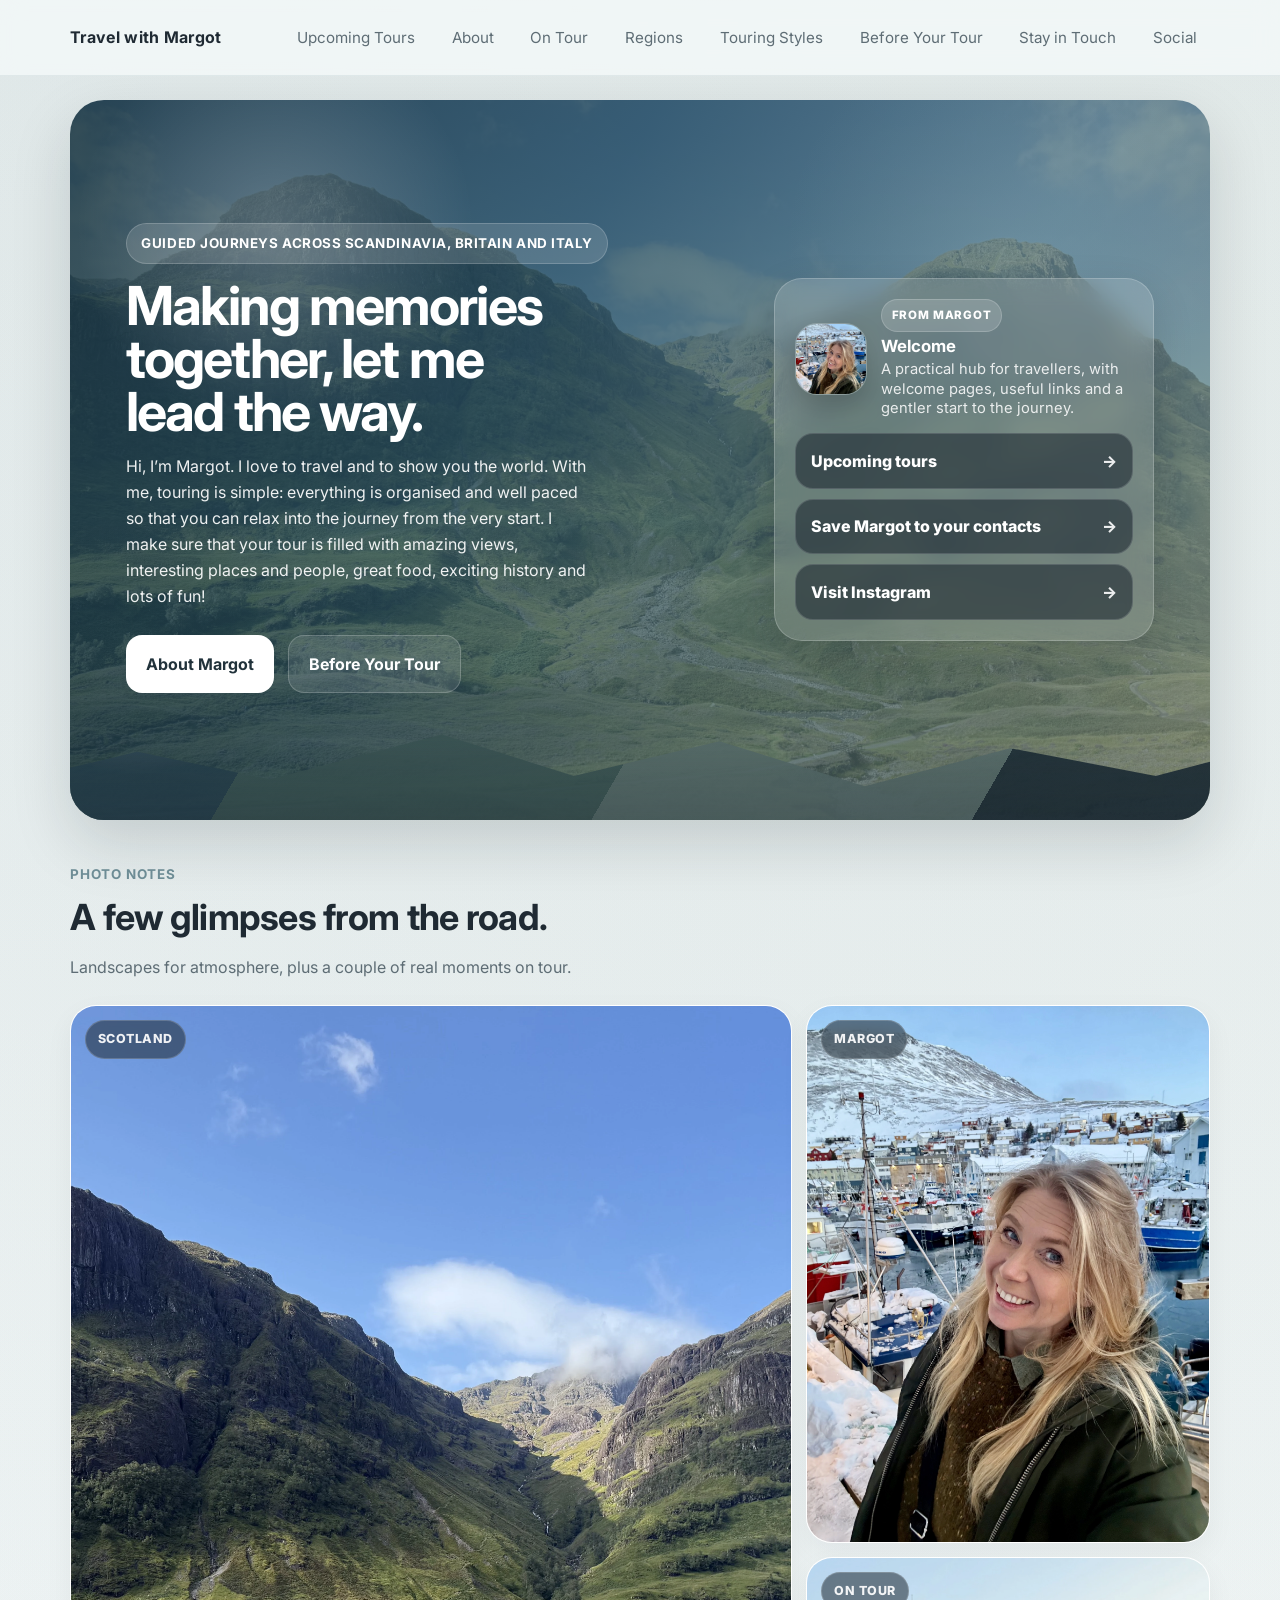
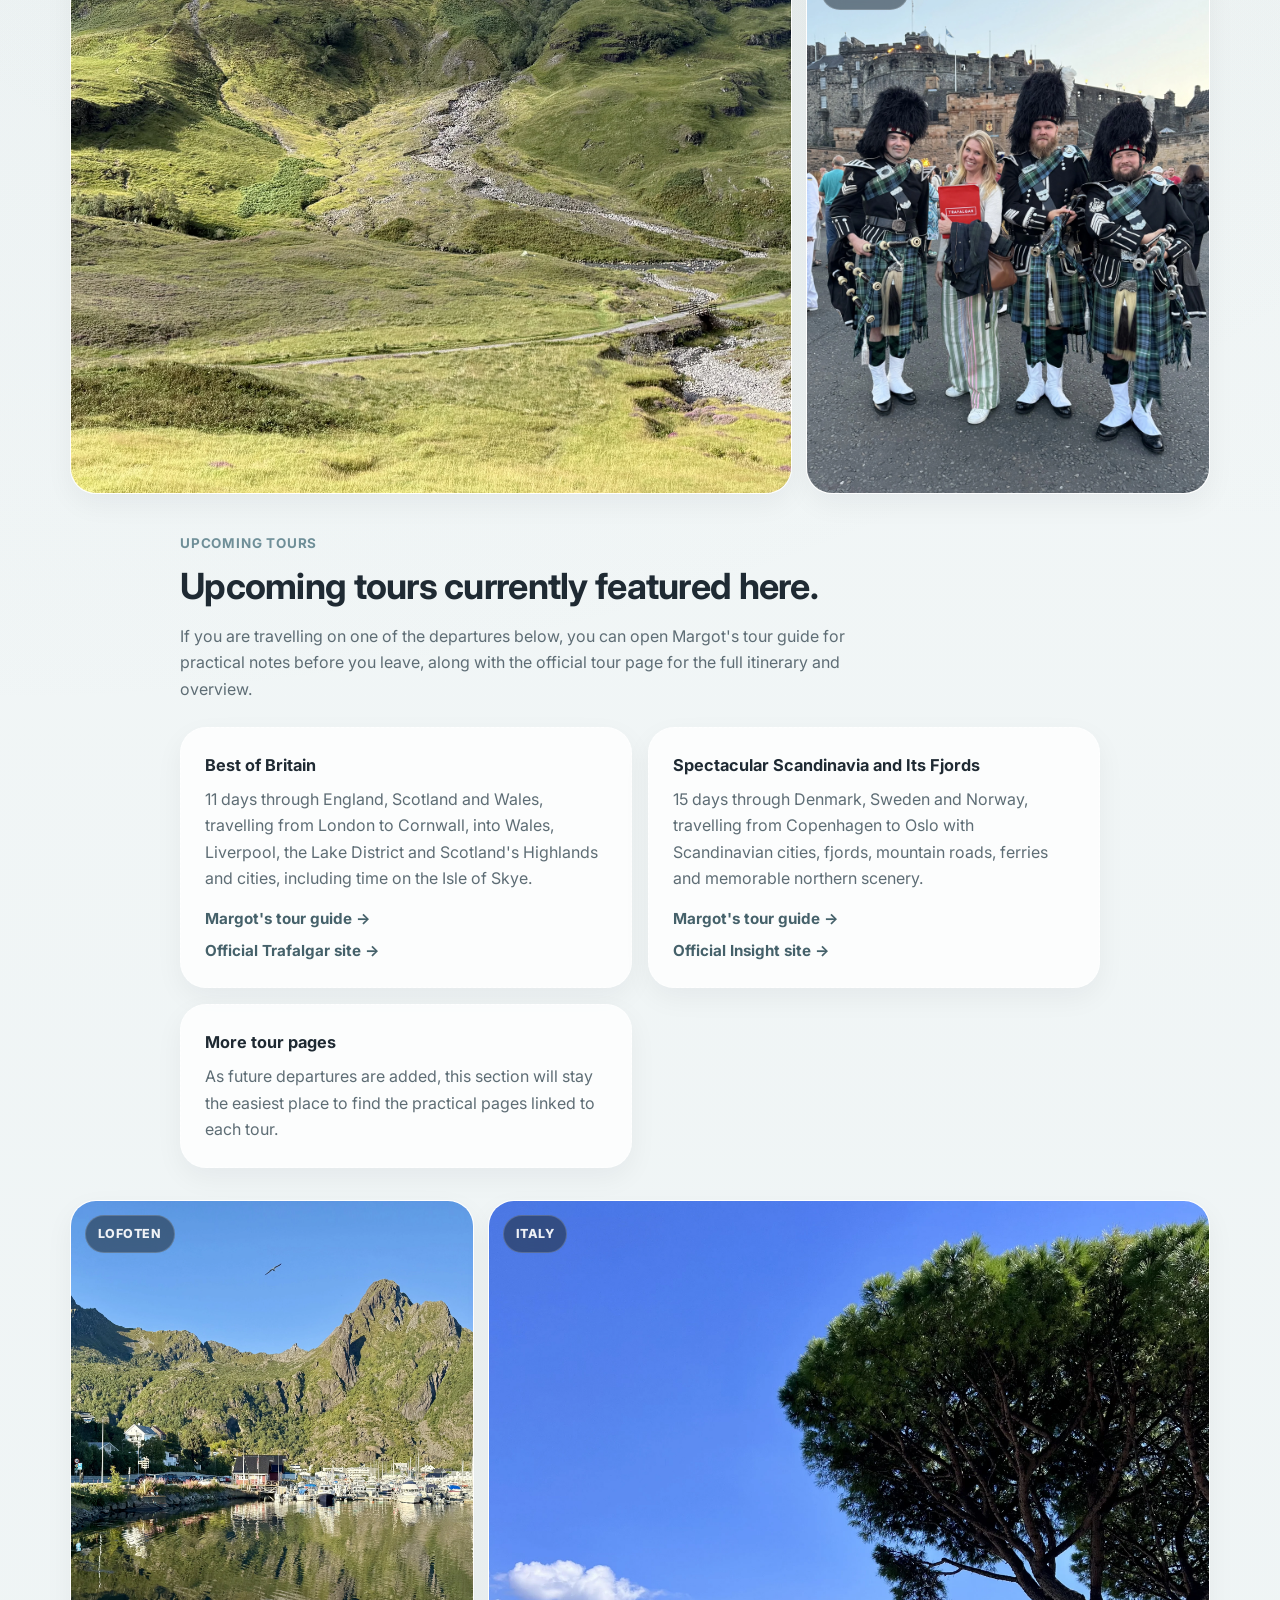
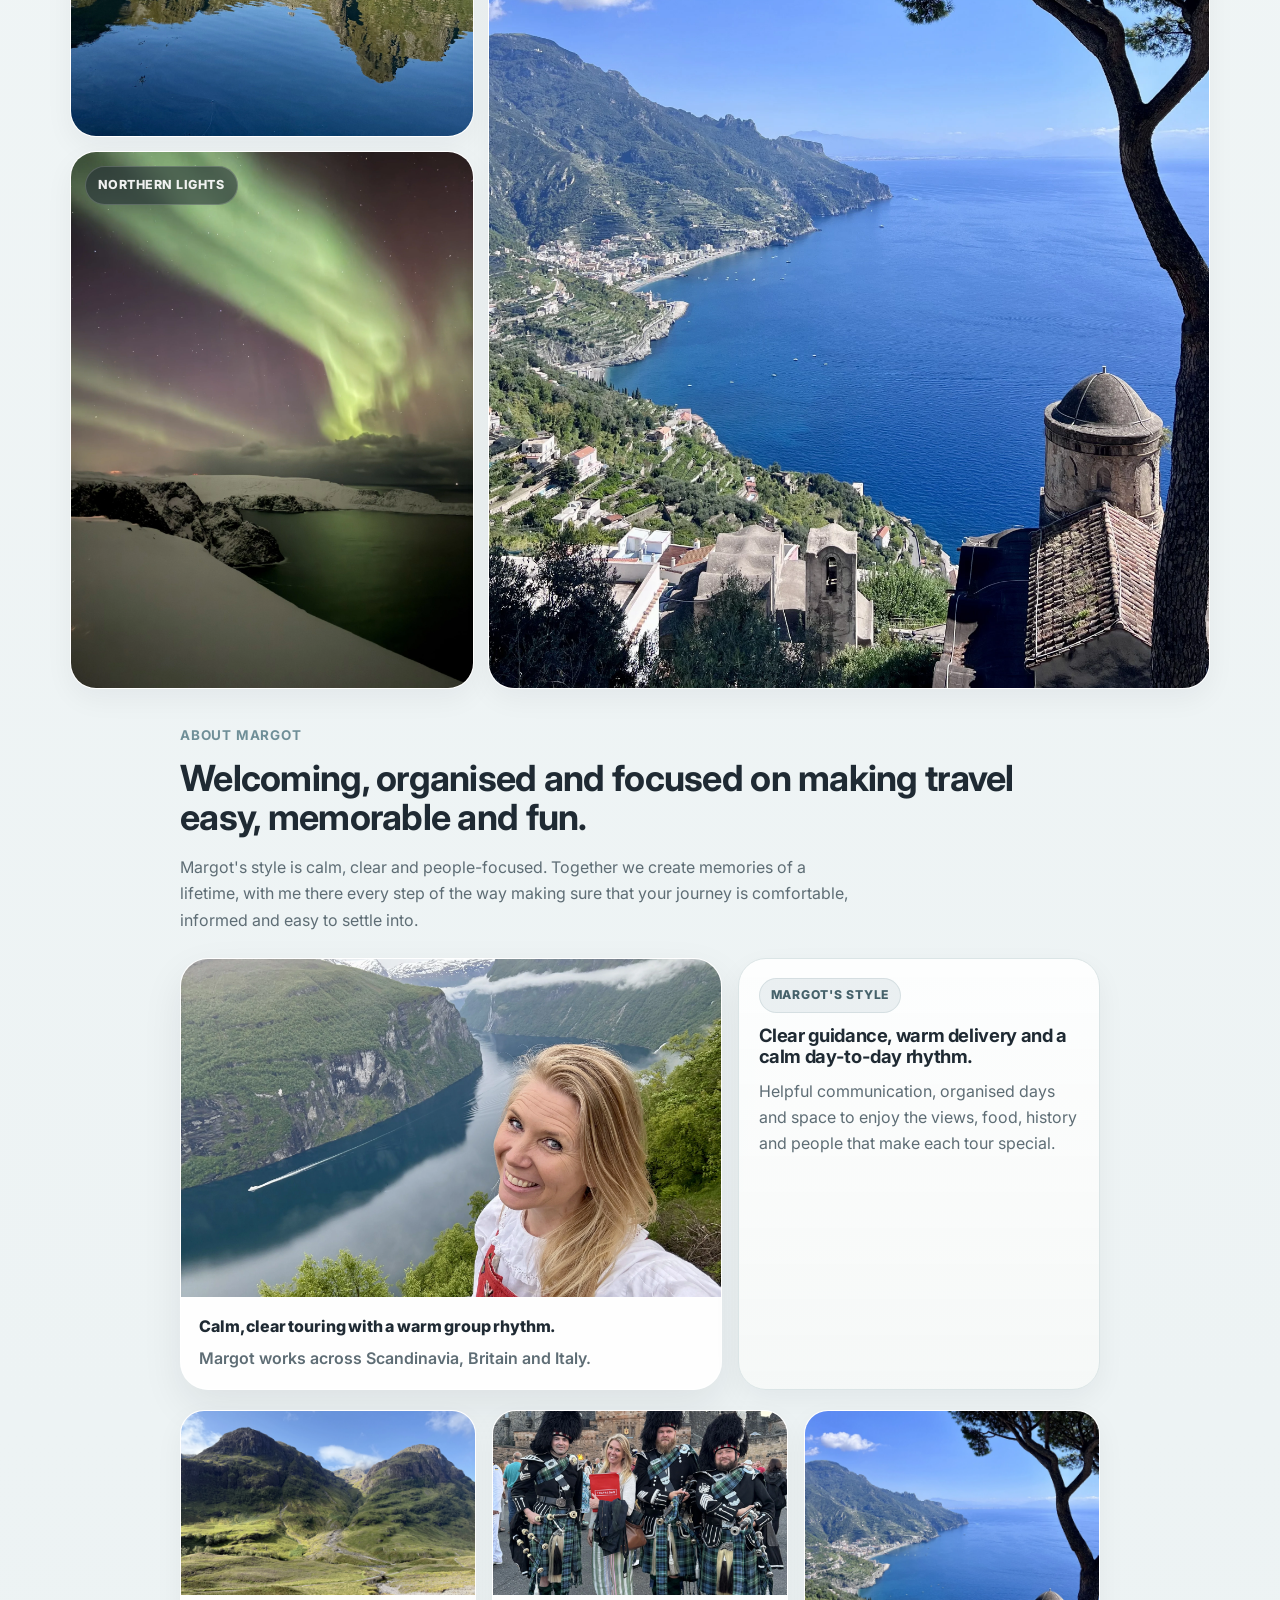
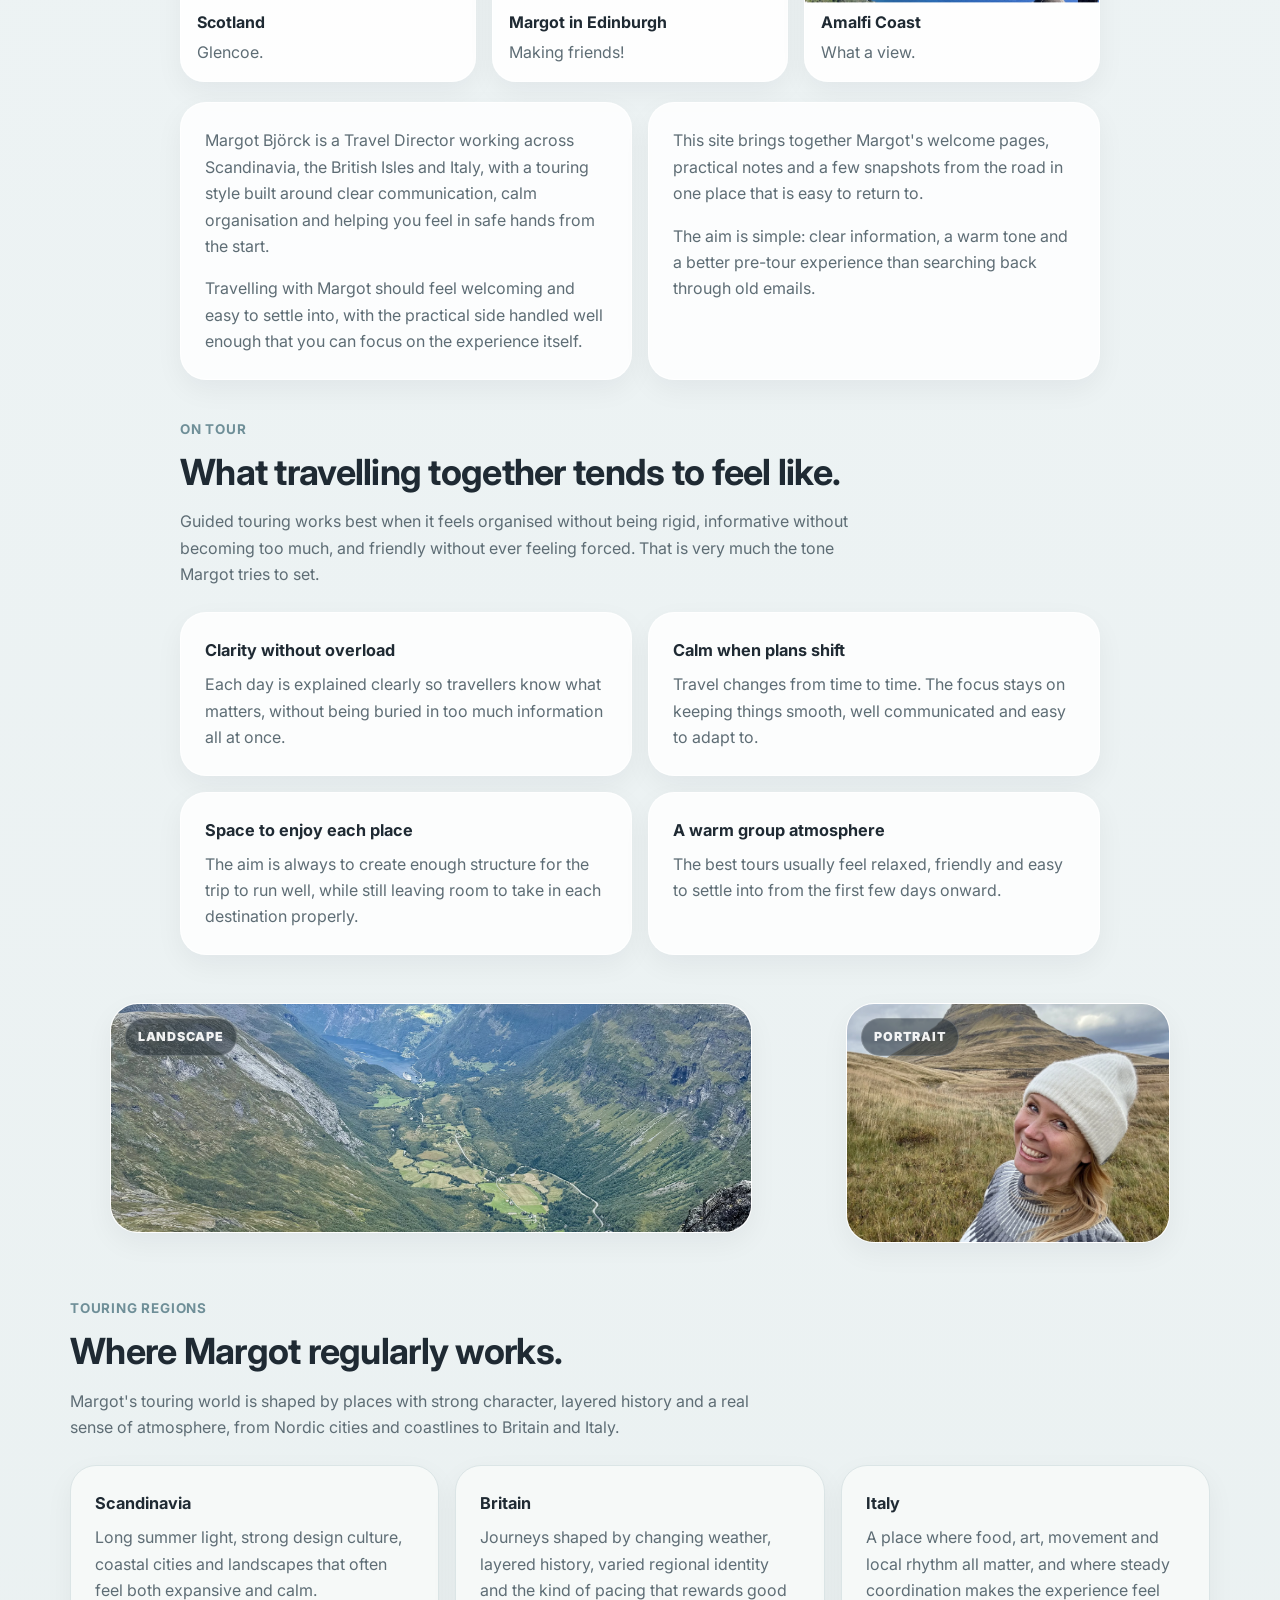
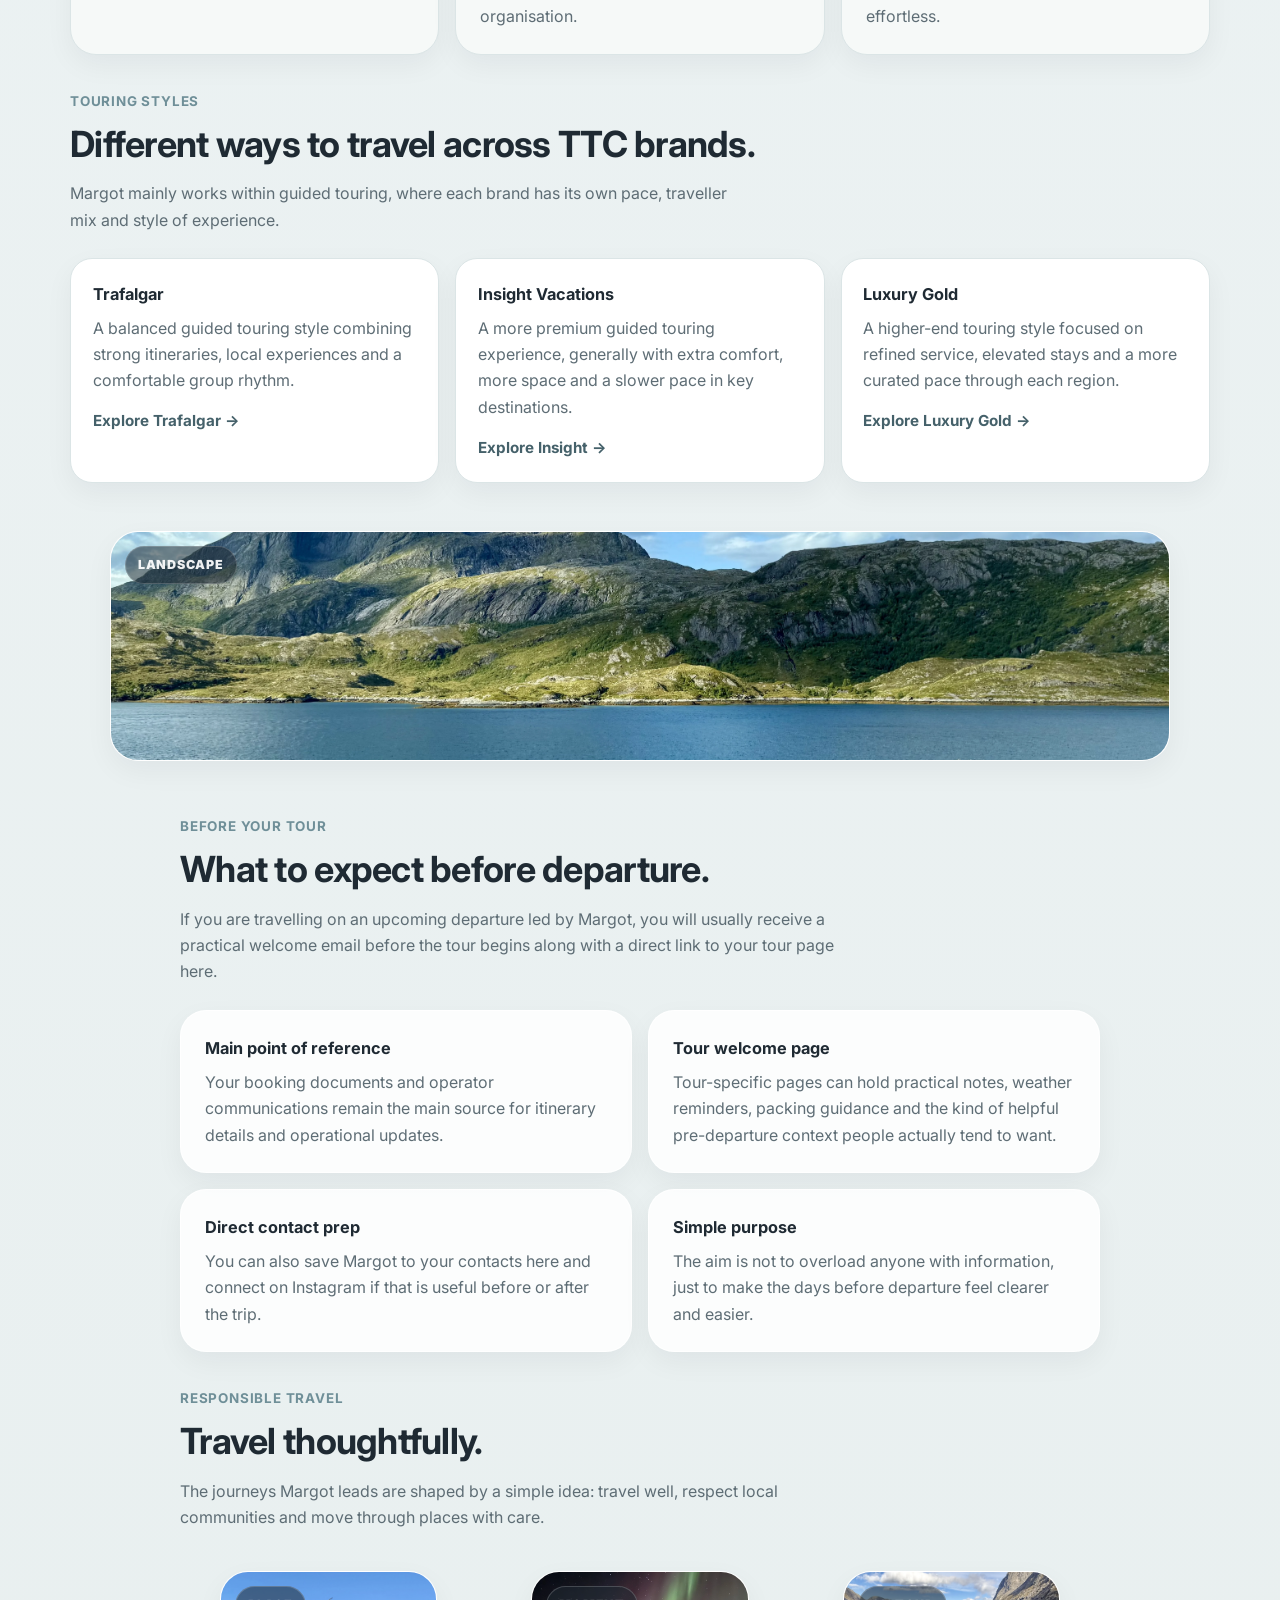
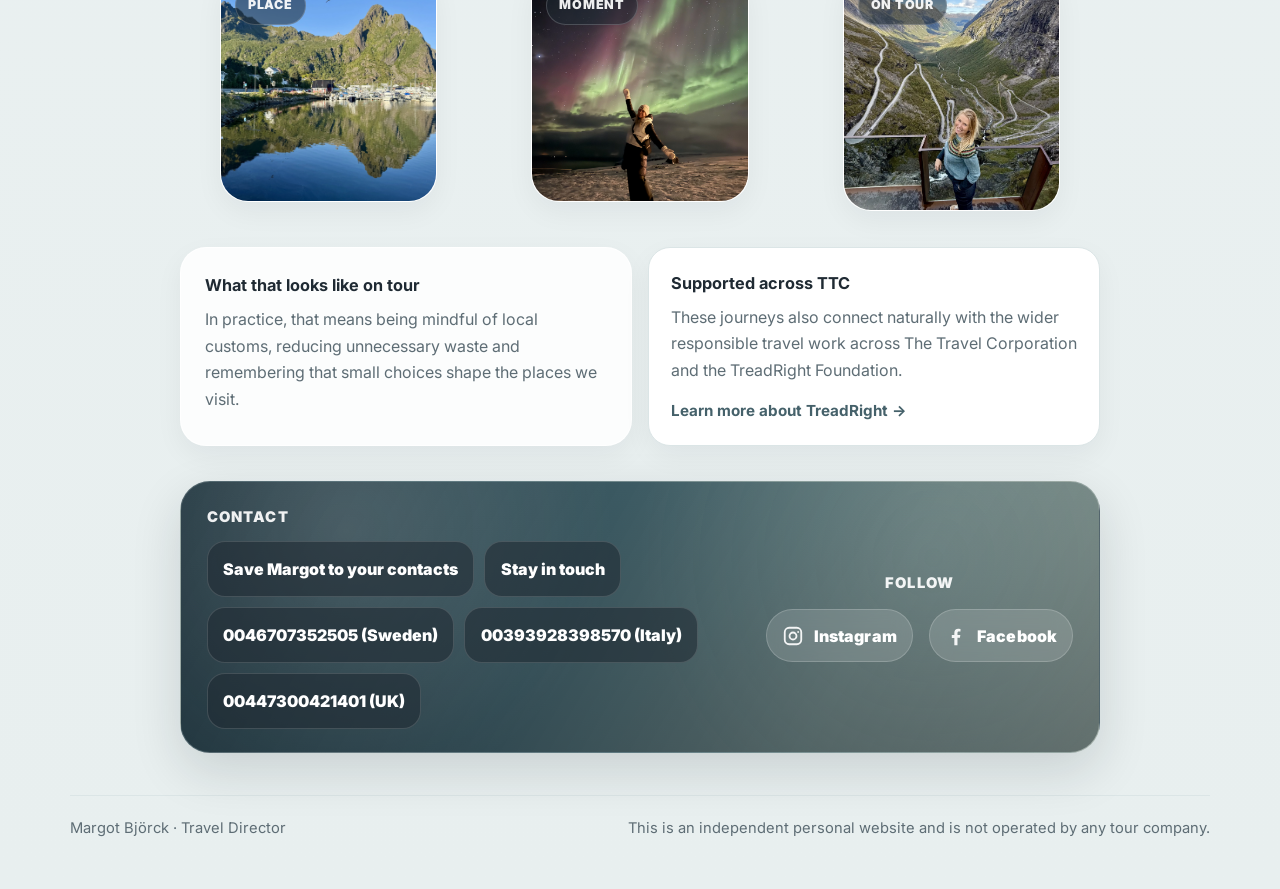
==== commit 33d16104: "Add Margot Scandinavia welcome page" ====
--- a/index.html
+++ b/index.html
@@ -107,7 +107,7 @@
           <div class="kicker">Upcoming Tours</div>
           <h2>Upcoming tours currently featured here.</h2>
           <p>
-            If you are travelling on one of the departures below, you can open Margot's tour guide for practical notes before you leave, along with the official Trafalgar page for the full itinerary and overview.
+            If you are travelling on one of the departures below, you can open Margot's tour guide for practical notes before you leave, along with the official tour page for the full itinerary and overview.
           </p>
         </div>
 
@@ -120,6 +120,17 @@
             <div class="card-links">
               <a class="subtle-link" href="welcome/best-of-britain.html">Margot's tour guide -&gt;</a>
               <a class="subtle-link" href="https://www.trafalgar.com/en-eu/tours/best-of-britain" target="_blank" rel="noopener noreferrer">Official Trafalgar site -&gt;</a>
+            </div>
+          </div>
+
+          <div class="info-card">
+            <h3>Spectacular Scandinavia and Its Fjords</h3>
+            <p>
+              15 days through Denmark, Sweden and Norway, travelling from Copenhagen to Oslo with Scandinavian cities, fjords, mountain roads, ferries and memorable northern scenery.
+            </p>
+            <div class="card-links">
+              <a class="subtle-link" href="welcome/spectacular-scandinavia-and-its-fjords.html">Margot's tour guide -&gt;</a>
+              <a class="subtle-link" href="https://www.insightvacations.com/en-eu/tours/spectacular-scandinavia-and-its-fjords?optionId=269" target="_blank" rel="noopener noreferrer">Official Insight site -&gt;</a>
             </div>
           </div>
 
